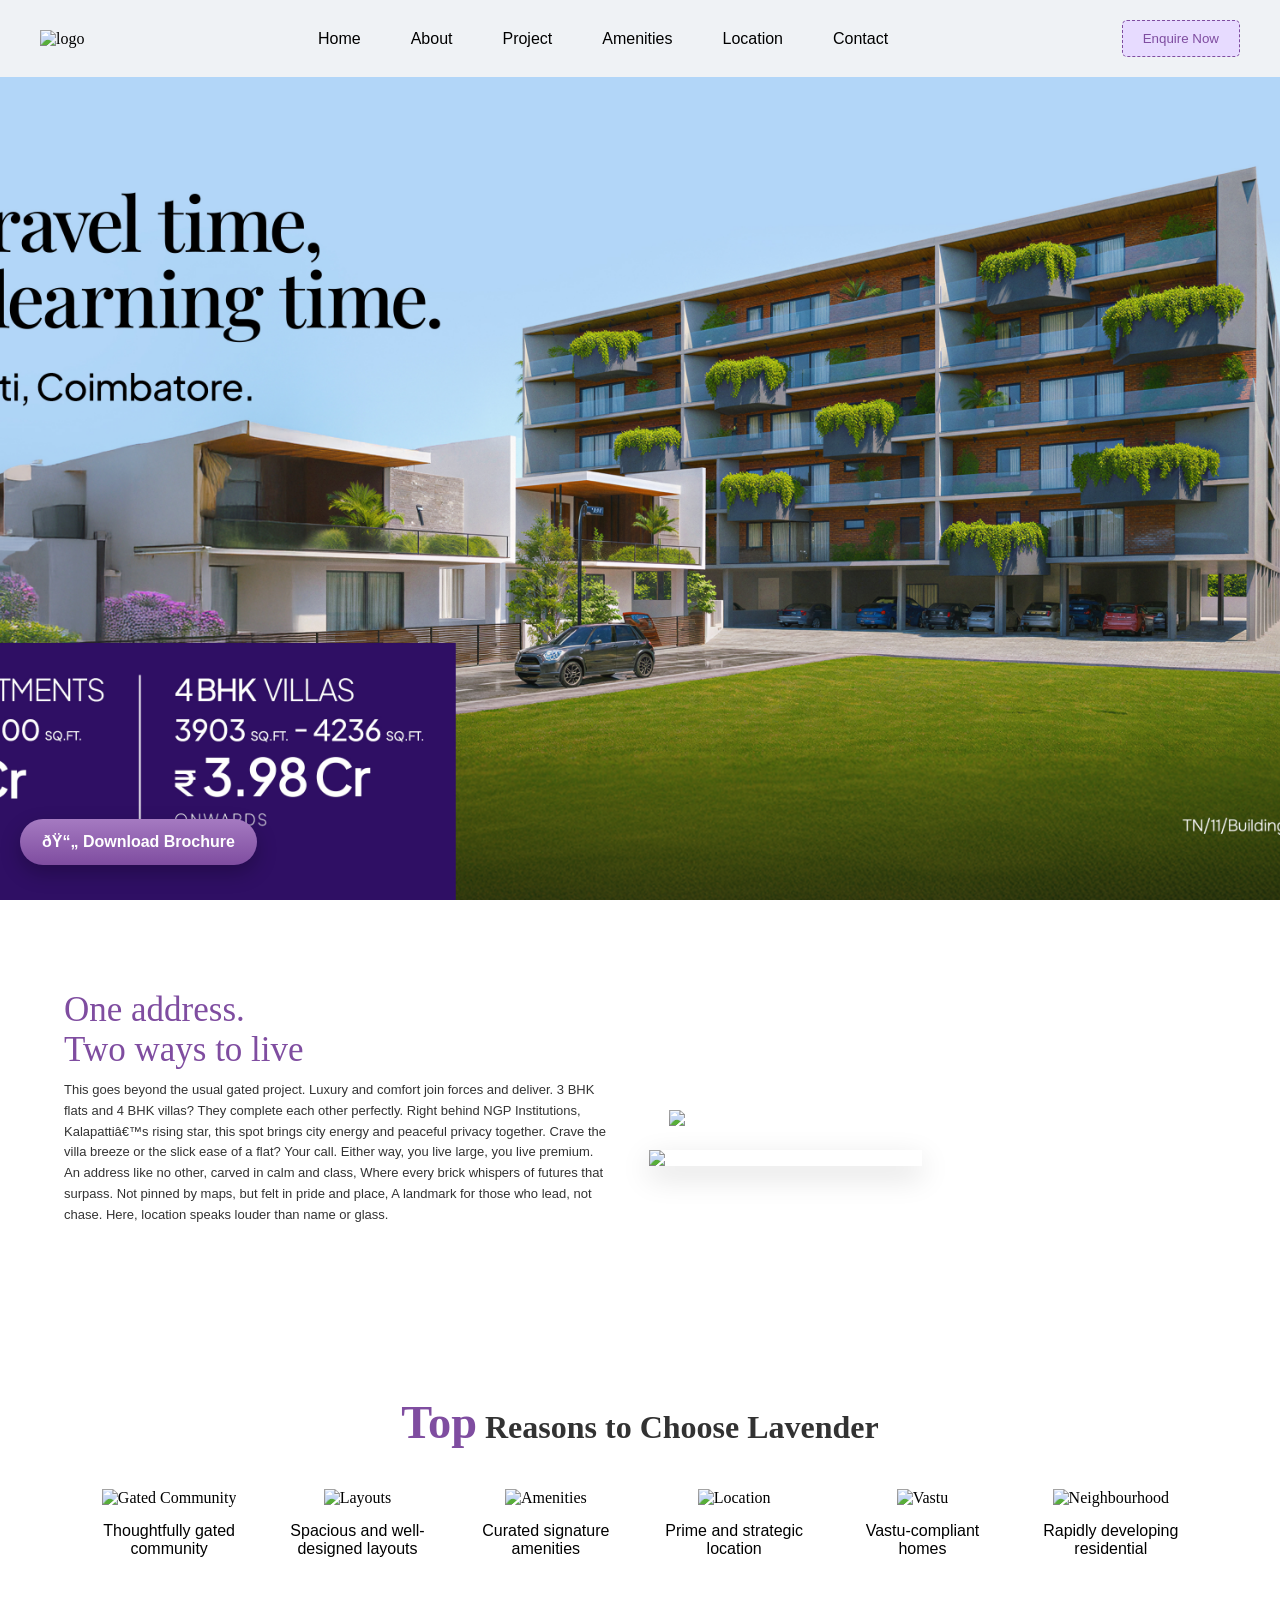
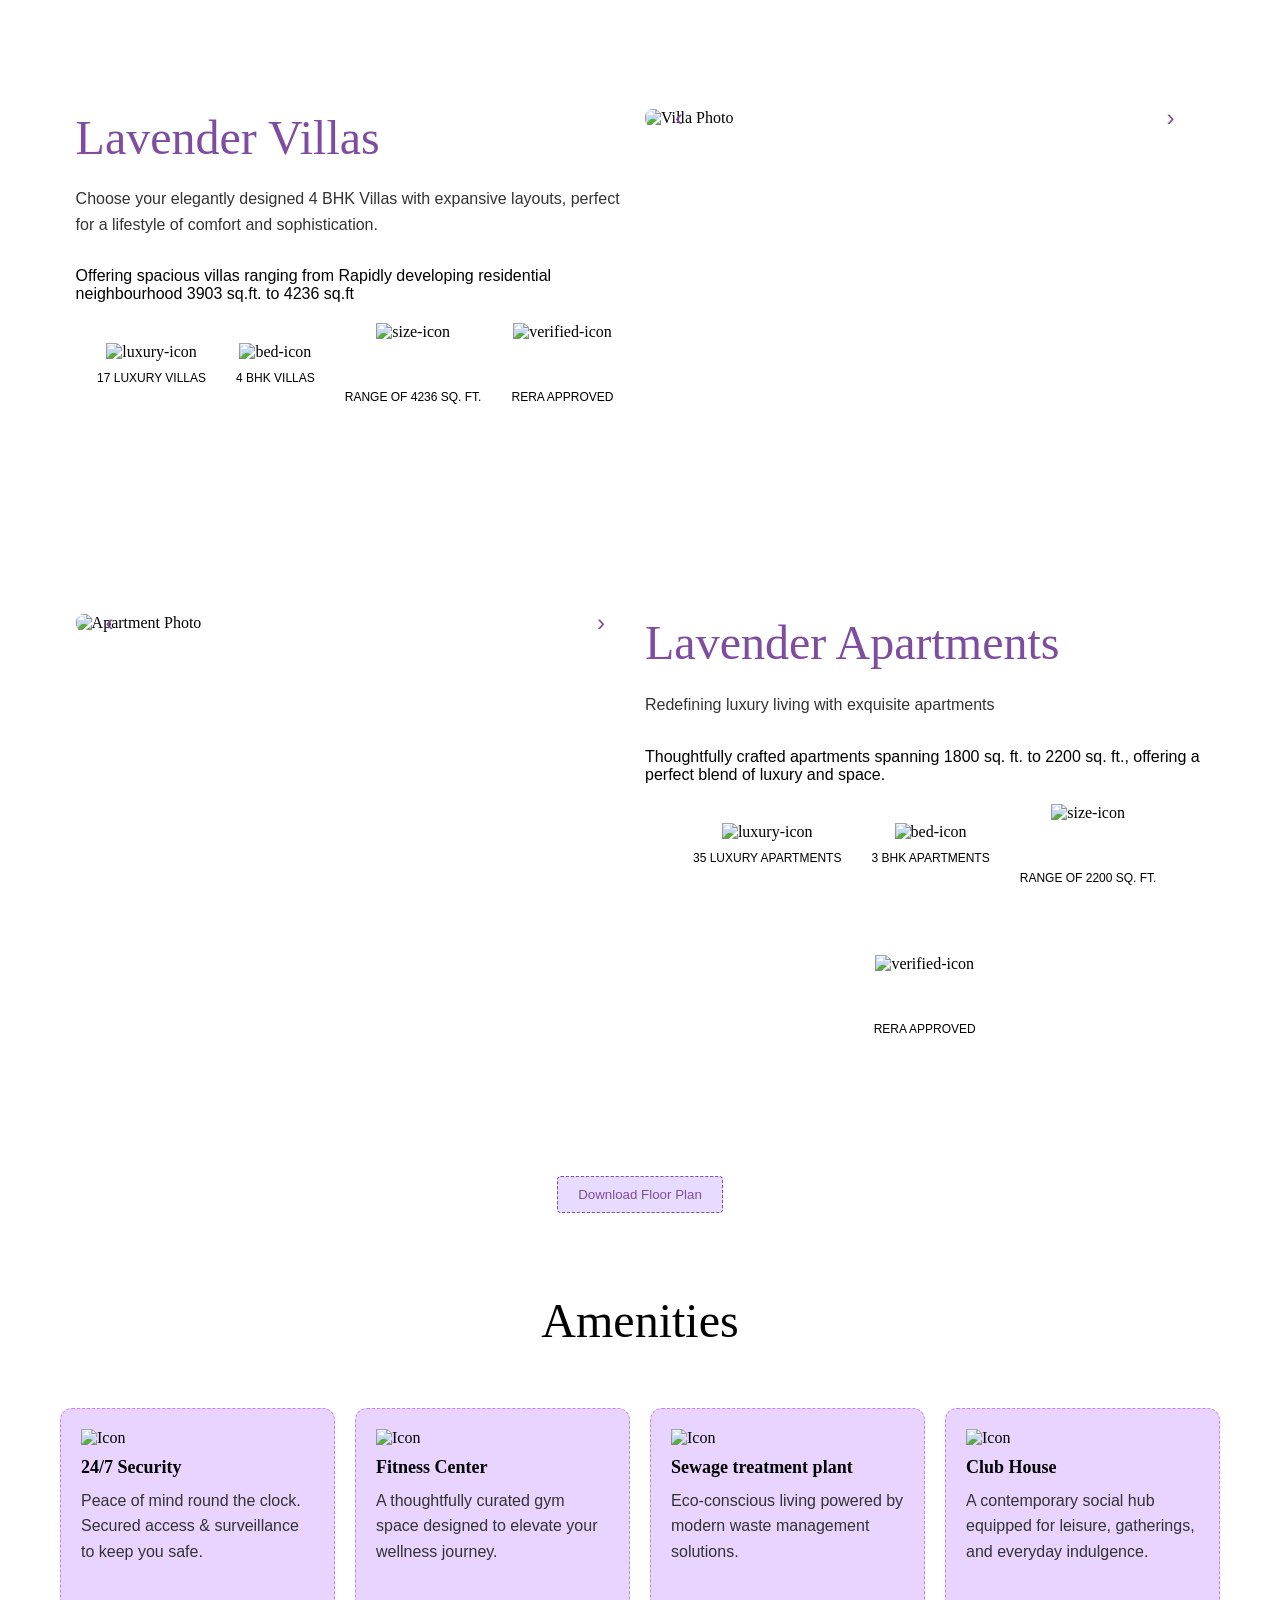
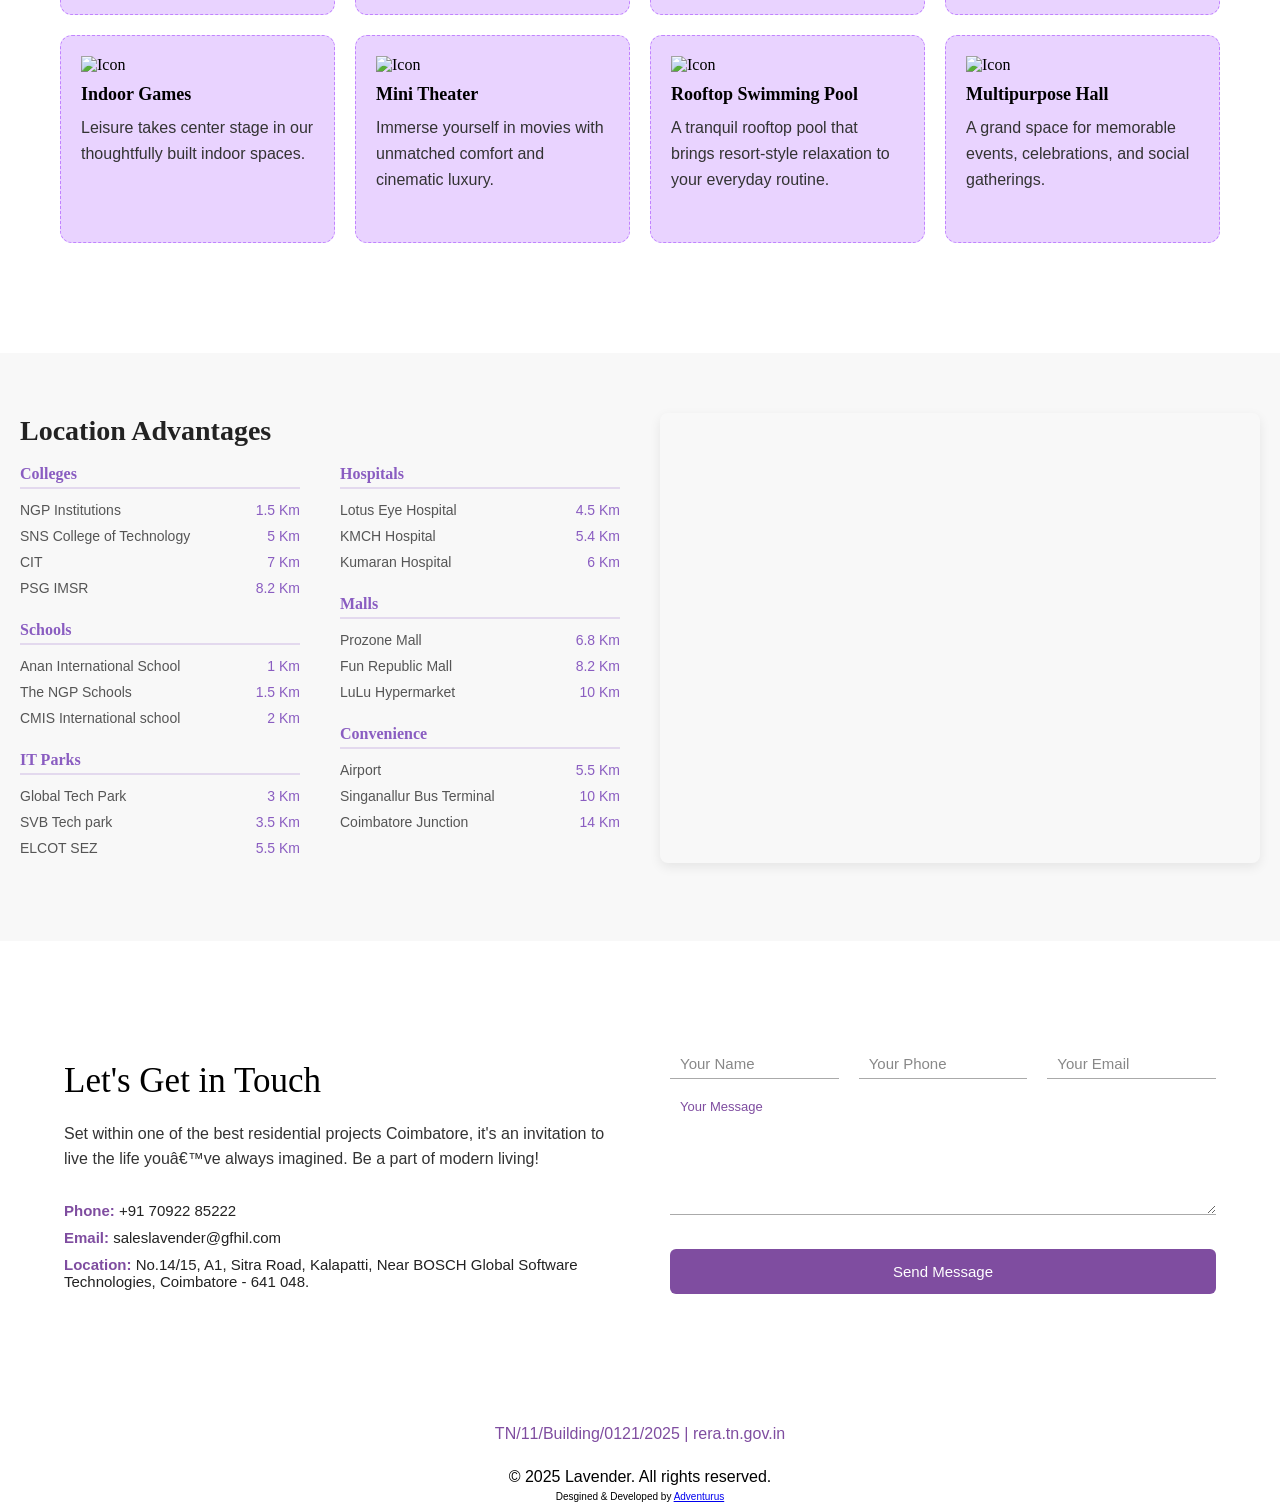
==== index.html @ 6b03e6a3 "Ai chat bot update" ====
<!doctype html>
<html lang="en">
  <head>
    <!-- Meta Pixel Code -->
    <script>
      !(function (f, b, e, v, n, t, s) {
        if (f.fbq) return;
        n = f.fbq = function () {
          n.callMethod
            ? n.callMethod.apply(n, arguments)
            : n.queue.push(arguments);
        };
        if (!f._fbq) f._fbq = n;
        n.push = n;
        n.loaded = !0;
        n.version = "2.0";
        n.queue = [];
        t = b.createElement(e);
        t.async = !0;
        t.src = v;
        s = b.getElementsByTagName(e)[0];
        s.parentNode.insertBefore(t, s);
      })(
        window,
        document,
        "script",
        "https://connect.facebook.net/en_US/fbevents.js",
      );
      fbq("init", "1458312591911963");
      fbq("track", "PageView");
    </script>
    <noscript
      ><img
        height="1"
        width="1"
        style="display: none"
        src="https://www.facebook.com/tr?id=1458312591911963&ev=PageView&noscript=1"
    /></noscript>
    <!-- End Meta Pixel Code -->
    <meta charset="UTF-8" />
    <meta name="viewport" content="width=device-width, initial-scale=1.0" />
    <title>Luxury Apartments & Villas in Coimbatore</title>
    <link rel="stylesheet" href="./assets/scss/style.css" />
    <link
      rel="shortcut icon"
      href="./assets/images/faviocn.png"
      type="image/x-icon"
    />
    <script src="https://www.google.com/recaptcha/api.js" async defer></script>
    <!-- Google tag (gtag.js) -->
    <script
      async
      src="https://www.googletagmanager.com/gtag/js?id=AW-17576117111"
    ></script>
    <script>
      window.dataLayer = window.dataLayer || [];
      function gtag() {
        dataLayer.push(arguments);
      }
      gtag("js", new Date());

      gtag("config", "AW-17576117111");
    </script>
  </head>
  <body>
    <main>
      <!-- floating download -->
      <button class="download-btn floating-download-btn" data-type="brochure">
        📄 Download Brochure
      </button>
      <!-- header -->
      <header>
        <div class="logo">
          <img src="./assets/images/logo.png" alt="logo" />
        </div>
        <nav class="nav-links" id="navLinks">
          <a href="#home">Home</a>
          <a href="#about">About</a>
          <a href="#project">Project</a>
          <a href="#amenities">Amenities</a>

          <a href="#location">Location</a>
          <a href="#contact">Contact</a>
        </nav>
        <div class="contact">
          <!-- enquire -->
          <button id="enquireBtn">Enquire Now</button>
        </div>
        <div class="hamburger" id="hamburger">
          <span class="bar"></span>
          <span class="bar"></span>
          <span class="bar"></span>
        </div>
      </header>

      <!-- main slider -->
      <section class="main-slider" id="home"></section>

      <!-- residence section -->
      <section class="residence-section" id="about">
        <div class="left-content">
          <!-- <a href="#" class="download-link">
            <i class="icon"></i> Download Brochure
          </a> -->
          <!-- <span>About</span> -->
          <h1>One address. <br />Two ways to live</h1>
          <p>
            This goes beyond the usual gated project. Luxury and comfort join
            forces and deliver. 3 BHK flats and 4 BHK villas? They complete each
            other perfectly. Right behind NGP Institutions, Kalapatti’s rising
            star, this spot brings city energy and peaceful privacy together.
            Crave the villa breeze or the slick ease of a flat? Your call.
            Either way, you live large, you live premium. An address like no
            other, carved in calm and class, Where every brick whispers of
            futures that surpass. Not pinned by maps, but felt in pride and
            place, A landmark for those who lead, not chase. Here, location
            speaks louder than name or glass.
          </p>

          <!-- <a href="#" class="view-gallery">View Gallery</a> -->
        </div>

        <div class="right-content">
          <div class="img-stack">
            <img src="./assets/images/second-back.jpg" class="img-back" />
            <img
              src="./assets/images/second.jpg"
              class="img-front parallax-img"
            />
          </div>
        </div>
      </section>

      <!-- reasons section -->
      <section class="reasons-section">
        <div class="reasons-container">
          <h2><span>Top</span> Reasons to Choose Lavender</h2>
          <div class="reasons-list">
            <div class="reason-item">
              <img src="./assets/images/gate.png" alt="Gated Community" />
              <p>Thoughtfully gated community</p>
            </div>
            <div class="reason-item">
              <img src="./assets/images/dimensions.png" alt="Layouts" />
              <p>Spacious and well-designed layouts</p>
            </div>
            <div class="reason-item">
              <img src="./assets/images/amenities.png" alt="Amenities" />
              <p>Curated signature amenities</p>
            </div>
            <div class="reason-item">
              <img src="./assets/images/stroke.png" alt="Location" />
              <p>Prime and strategic location</p>
            </div>
            <div class="reason-item">
              <img src="./assets/images/cardinal-points.png" alt="Vastu" />
              <p>Vastu-compliant homes</p>
            </div>
            <div class="reason-item">
              <img src="./assets/images/neh.png" alt="Neighbourhood" />
              <p>Rapidly developing residential</p>
            </div>
          </div>
        </div>
      </section>

      <!-- Villas Section -->
      <section class="property-gallery" id="project">
        <div class="gallery-left">
          <h2>Lavender Villas</h2>
          <p class="description">
            Choose your elegantly designed 4 BHK Villas with expansive layouts,
            perfect for a lifestyle of comfort and sophistication.
          </p>
          <p>
            Offering spacious villas ranging from Rapidly developing residential
            neighbourhood 3903 sq.ft. to 4236 sq.ft
          </p>

          <div class="info-blocks">
            <div>
              <img src="./assets/images/dim.png" alt="luxury-icon" />
              <p>17 LUXURY VILLAS</p>
            </div>
            <div>
              <img src="./assets/images/bedroom1.png" alt="bed-icon" />
              <p>4 BHK VILLAS</p>
            </div>
            <div>
              <img
                src="./assets/images/full-screen.png"
                class="img-re"
                alt="size-icon"
              />
              <p>RANGE OF 4236 SQ. FT.</p>
            </div>
            <div>
              <img
                src="./assets/images/verified.png"
                class="img-re"
                alt="verified-icon"
              />
              <p>RERA APPROVED</p>
            </div>
          </div>
          <!-- <button class="download-btn" data-type="villa">📄 Download Villa Plan</button> -->
        </div>

        <div class="gallery-right">
          <div class="photos gallery-content active photo-carousel">
            <button class="arrow left" onclick="prevImageVillas()">
              &#8249;
            </button>
            <img
              id="carousel-img-villas"
              src="./assets/images/ami-img/01-villa.jpg"
              alt="Villa Photo"
            />
            <button class="arrow right" onclick="nextImageVillas()">
              &#8250;
            </button>
          </div>
        </div>
      </section>

      <!-- Apartments Section -->
      <section class="property-gallery1">
        <div class="gallery-right">
          <div class="photos gallery-content active photo-carousel">
            <button class="arrow left" onclick="prevImageApts()">
              &#8249;
            </button>
            <img
              id="carousel-img-apts"
              src="./assets/images/ami-img/01-app.jpg"
              alt="Apartment Photo"
            />
            <button class="arrow right" onclick="nextImageApts()">
              &#8250;
            </button>
          </div>
        </div>

        <div class="gallery-left">
          <h2>Lavender Apartments</h2>
          <p class="description">
            Redefining luxury living with exquisite apartments
          </p>
          <p>
            Thoughtfully crafted apartments spanning 1800 sq. ft. to 2200 sq.
            ft., offering a perfect blend of luxury and space.
          </p>
          <div class="info-blocks">
            <div>
              <img src="./assets/images/dim.png" alt="luxury-icon" />
              <p>35 LUXURY APARTMENTS</p>
            </div>
            <div>
              <img src="./assets/images/bedroom1.png" alt="bed-icon" />
              <p>3 BHK APARTMENTS</p>
            </div>
            <div>
              <img
                src="./assets/images/full-screen.png"
                class="img-re"
                alt="size-icon"
              />
              <p>RANGE OF 2200 SQ. FT.</p>
            </div>
            <div>
              <img
                src="./assets/images/verified.png"
                class="img-re"
                alt="verified-icon"
              />
              <p>RERA APPROVED</p>
            </div>
          </div>
          <!-- <button class="download-btn" data-type="apartment">📄 Download Apartment Plan</button> -->
        </div>
      </section>

      <!-- Floor Plan Section -->
      <div class="floor-plan-btn-section">
        <button
          class="download-btn download-floorplan"
          data-type="apartmentvilla"
        >
          Download Floor Plan
        </button>
      </div>

      <!-- Features Section -->
      <section class="features-section" id="amenities">
        <h1>Amenities</h1>
        <div class="features-grid">
          <div class="grid-item active">
            <img src="./assets/images/security-camera.png" alt="Icon" />
            <h3>24/7 Security</h3>
            <p>
              Peace of mind round the clock. Secured access & surveillance to
              keep you safe.
            </p>
          </div>
          <div class="grid-item">
            <img src="./assets/images/treadmill.png" alt="Icon" />
            <h3>Fitness Center</h3>
            <p>
              A thoughtfully curated gym space designed to elevate your wellness
              journey.
            </p>
          </div>
          <div class="grid-item active">
            <img src="./assets/images/sewage.png" alt="Icon" />
            <h3>Sewage treatment plant</h3>
            <p>
              Eco-conscious living powered by modern waste management solutions.
            </p>
          </div>
          <div class="grid-item">
            <img src="./assets/images/night-club.png" alt="Icon" />
            <h3>Club House</h3>
            <p>
              A contemporary social hub equipped for leisure, gatherings, and
              everyday indulgence.
            </p>
          </div>
          <div class="grid-item">
            <img src="./assets/images/people.png" alt="Icon" />
            <h3>Indoor Games</h3>
            <p>
              Leisure takes center stage in our thoughtfully built indoor
              spaces.
            </p>
          </div>
          <div class="grid-item active">
            <img src="./assets/images/park.png" alt="Icon" />
            <h3>Mini Theater</h3>
            <p>
              Immerse yourself in movies with unmatched comfort and cinematic
              luxury.
            </p>
          </div>
          <div class="grid-item">
            <img src="./assets/images/swimming-pool.png" alt="Icon" />
            <h3>Rooftop Swimming Pool</h3>
            <p>
              A tranquil rooftop pool that brings resort-style relaxation to
              your everyday routine.
            </p>
          </div>
          <div class="grid-item active">
            <img src="./assets/images/swings.png" alt="Icon" />
            <h3>Multipurpose Hall</h3>
            <p>
              A grand space for memorable events, celebrations, and social
              gatherings.
            </p>
          </div>
        </div>
      </section>

      <!-- Location Section -->
      <section class="location-section" id="location">
        <div class="location-content">
          <!-- Left Side: Text + Location Advantages -->
          <div class="location-text">
            <!-- <p class="sub-heading">Built for Today. Ready for Tomorrow</p> -->
            <h2>Location Advantages</h2>
            <!-- <p class="description">
              Whether you're searching for a premium villas near airport,
              investing in villas for sale in Kalapatti, or simply choosing a
              lifestyle upgrade, Lavender gives you the rare combination of
              privacy, flexibility, and long-term value.
            </p> -->

            <!-- Location Advantages -->
            <div class="location-advantages">
              <div class="advantage-column">
                <h3>Colleges</h3>
                <ul>
                  <li>NGP Institutions <span>1.5 Km</span></li>
                  <li>SNS College of Technology <span>5 Km</span></li>
                  <li>CIT <span>7 Km</span></li>
                  <li>PSG IMSR <span>8.2 Km</span></li>
                </ul>

                <h3>Schools</h3>
                <ul>
                  <li>Anan International School <span>1 Km</span></li>
                  <li>The NGP Schools <span>1.5 Km</span></li>
                  <li>CMIS International school <span>2 Km</span></li>
                </ul>

                <h3>IT Parks</h3>
                <ul>
                  <li>Global Tech Park <span>3 Km</span></li>
                  <li>SVB Tech park <span>3.5 Km</span></li>
                  <li>ELCOT SEZ <span>5.5 Km</span></li>
                </ul>
              </div>

              <div class="advantage-column">
                <h3>Hospitals</h3>
                <ul>
                  <li>Lotus Eye Hospital <span>4.5 Km</span></li>
                  <li>KMCH Hospital <span>5.4 Km</span></li>
                  <li>Kumaran Hospital <span>6 Km</span></li>
                </ul>

                <h3>Malls</h3>
                <ul>
                  <li>Prozone Mall <span>6.8 Km</span></li>
                  <li>Fun Republic Mall <span>8.2 Km</span></li>
                  <li>LuLu Hypermarket <span>10 Km</span></li>
                </ul>

                <h3>Convenience</h3>
                <ul>
                  <li>Airport <span>5.5 Km</span></li>
                  <li>Singanallur Bus Terminal <span>10 Km</span></li>
                  <li>Coimbatore Junction <span>14 Km</span></li>
                </ul>
              </div>
            </div>
          </div>

          <!-- Right Side: Map -->
          <div class="location-map">
            <iframe
              src="https://www.google.com/maps/embed?pb=!1m14!1m8!1m3!1d5614.72680604473!2d77.02540338199374!3d11.068373363139681!3m2!1i1024!2i768!4f13.1!3m3!1m2!1s0x3ba8f90029614b1f%3A0xc8f80799deff384b!2sGreenfield%20Lavender!5e0!3m2!1sen!2sin!4v1752669534283!5m2!1sen!2sin"
              width="600"
              height="450"
              style="border: 0"
              allowfullscreen=""
              loading="lazy"
              referrerpolicy="no-referrer-when-downgrade"
            >
            </iframe>
          </div>
        </div>
      </section>

      <!-- Contact Section -->
      <section class="contact-section" id="contact">
        <div class="contact-container">
          <!-- Left Info -->
          <div class="contact-info">
            <h2>Let's Get in Touch</h2>
            <p>
              Set within one of the best residential projects Coimbatore, it's
              an invitation to live the life you’ve always imagined. Be a part
              of modern living!
            </p>

            <ul>
              <li><strong>Phone:</strong> +91 70922 85222</li>
              <li><strong>Email:</strong> saleslavender@gfhil.com</li>
              <li>
                <strong>Location:</strong> No.14/15, A1, Sitra Road, Kalapatti,
                Near BOSCH Global Software Technologies, Coimbatore - 641 048.
              </li>
            </ul>
          </div>

          <!-- Right Stylish Form -->
          <div class="contact-form">
            <form id="enquiryForm">
              <div class="form-row">
                <div class="form-group floating">
                  <input type="text" name="name" required />
                  <label>Your Name</label>
                </div>
                <div class="form-group floating">
                  <input type="tel" name="phone" required />
                  <label>Your Phone</label>
                </div>
                <div class="form-group floating">
                  <input type="email" name="email" required />
                  <label>Your Email</label>
                </div>
              </div>
              <div class="form-group floating full">
                <textarea name="message" rows="5"></textarea>
                <label>Your Message</label>
              </div>
              <button type="submit" class="styled-btn">Send Message</button>
            </form>
          </div>
        </div>
      </section>

      <!-- RERA Section -->
      <section class="rera-section">
        <p>TN/11/Building/0121/2025 | rera.tn.gov.in</p>
      </section>

      <!-- Footer Section -->
      <footer>
        <p>&copy; 2025 Lavender. All rights reserved.</p>
        <small
          >Desgined & Developed by
          <a href="https://adventurus.co/" target="_blank">Adventurus</a></small
        >
      </footer>

      <!-- Modal -->
      <div id="myModal" class="modal">
        <div class="modal-content">
          <span class="close">&times;</span>
          <h2>Enquiry Form</h2>
          <!-- <p>Fill in your details and we’ll get back to you soon!</p> -->
          <form id="enquiry-form1">
            <input type="hidden" name="downloadType" id="downloadType" />
            <input
              type="text"
              placeholder="Your Name"
              required
              name="name"
              style="width: 100%; padding: 10px; margin: 10px 0"
            />
            <input
              type="phone"
              placeholder="Your Phone"
              required
              name="phone"
              style="width: 100%; padding: 10px; margin: 10px 0"
              maxlength="10"
            />
            <input
              type="email"
              placeholder="Your Email"
              required
              name="email"
              style="width: 100%; padding: 10px; margin: 10px 0"
            />
            <textarea
              name="message"
              placeholder="Your Message"
              rows="3"
              style="width: 100%; padding: 10px; margin: 10px 0"
            ></textarea>
            <div
              class="g-recaptcha"
              data-sitekey="6Ld3KMArAAAAAIor_SQCQX7s_qRPs9vsWfHlj7yL"
            ></div>
            <button class="modal-styled-btn" type="submit">Submit</button>
          </form>
        </div>
      </div>
    </main>
  
  <!-- Parallax Js -->
  <script>
    window.addEventListener("scroll", function () {
      const parallax = document.querySelector(".parallax-img");
      let scrollTop = window.scrollY;
      parallax.style.transform = "translateY(" + scrollTop * -0.2 + "px)";
    });
  </script>
  <!-- Header Scroll -->
  <script>
    window.addEventListener("scroll", function () {
      const header = document.querySelector("header");
      if (window.scrollY > 100) {
        header.classList.add("scrolled");
      } else {
        header.classList.remove("scrolled");
      }
    });
  </script>
  <!-- Carousels -->
  <script>
    // Villas Carousel
    const imagesVillas = [
      "./assets/images/ami-img/01-villa.jpg",
      "./assets/images/ami-img/02-villa.jpg",
      "./assets/images/ami-img/03-villa.jpg",
      "./assets/images/ami-img/04-villa.jpg",
      "./assets/images/ami-img/05-villa.jpg",
      "./assets/images/ami-img/06-villa.jpg",
      "./assets/images/ami-img/07-villa.jpg",
      "./assets/images/ami-img/08-villa.jpg",
    ];
    let currentVillas = 0;

    function showImageVillas(index) {
      document.getElementById("carousel-img-villas").src = imagesVillas[index];
    }
    function nextImageVillas() {
      currentVillas = (currentVillas + 1) % imagesVillas.length;
      showImageVillas(currentVillas);
    }
    function prevImageVillas() {
      currentVillas =
        (currentVillas - 1 + imagesVillas.length) % imagesVillas.length;
      showImageVillas(currentVillas);
    }

    // Apartments Carousel
    const imagesApts = [
      "./assets/images/ami-img/01-app.jpg",
      "./assets/images/ami-img/02-app.jpg",
      "./assets/images/ami-img/03-app.jpg",
      "./assets/images/ami-img/Apartment/Z1.png",
      "./assets/images/ami-img/Apartment/Z2.png",
      "./assets/images/ami-img/Apartment/Z3.png",
      "./assets/images/ami-img/Apartment/Z8.png",
      "./assets/images/ami-img/Apartment/Z11.png",
      "./assets/images/ami-img/Apartment/Z13.png",
      "./assets/images/ami-img/Apartment/Z17.png",
    ];
    let currentApts = 0;

    function showImageApts(index) {
      document.getElementById("carousel-img-apts").src = imagesApts[index];
    }
    function nextImageApts() {
      currentApts = (currentApts + 1) % imagesApts.length;
      showImageApts(currentApts);
    }
    function prevImageApts() {
      currentApts = (currentApts - 1 + imagesApts.length) % imagesApts.length;
      showImageApts(currentApts);
    }

    // --- Automatic Carousel ---
    // Villas autoplay (every 3 seconds)
    setInterval(nextImageVillas, 3000);

    // Apartments autoplay (every 4 seconds, different interval to avoid sync)
    setInterval(nextImageApts, 4000);

    // Initialize first images
    window.onload = () => {
      showImageVillas(currentVillas);
      showImageApts(currentApts);
    };
  </script>
  <!-- Mobile Menu -->
  <script>
    const hamburger = document.getElementById("hamburger");
    const navLinks = document.getElementById("navLinks");

    hamburger.addEventListener("click", () => {
      hamburger.classList.toggle("active");
      navLinks.classList.toggle("active");
    });

    // Close menu when clicking a link
    document.querySelectorAll(".nav-links a").forEach((link) => {
      link.addEventListener("click", () => {
        hamburger.classList.remove("active");
        navLinks.classList.remove("active");
      });
    });
  </script>
  <!-- Enquiry Modal -->
  <script>
    document.addEventListener("DOMContentLoaded", () => {
      const modal = document.getElementById("myModal");
      const closeBtn = modal.querySelector(".close");
      const enquireBtn = document.getElementById("enquireBtn");
      const downloadTypeInput = document.getElementById("downloadType");

      // --- Auto popup after 5s ---
      window.addEventListener("load", () => {
        setTimeout(() => {
          modal.style.display = "flex";
        }, 5000);
      });

      // --- Open modal on Enquire button ---
      if (enquireBtn) {
        enquireBtn.addEventListener("click", () => {
          modal.style.display = "flex";
        });
      }

      // --- Open modal on Download buttons ---
      document.querySelectorAll(".download-btn").forEach((btn) => {
        btn.addEventListener("click", function () {
          if (downloadTypeInput) {
            downloadTypeInput.value = this.dataset.type || "";
          }
          modal.style.display = "flex";
          console.log("Modal opened for:", this.dataset.type);
        });
      });

      // --- Close modal on close icon ---
      closeBtn.addEventListener("click", () => {
        modal.style.display = "none";
      });

      // --- Close modal when clicking outside ---
      window.addEventListener("click", (e) => {
        if (e.target === modal) {
          modal.style.display = "none";
        }
      });
    });
  </script>
  <!-- Main Slider -->
  <script>
    document.addEventListener("DOMContentLoaded", () => {
      // 3 desktop images
      const desktopImages = [
        "./assets/images/banner/Green Housing Lavender web banner - 1.jpg",
        "./assets/images/banner/Green Housing Lavender web banner - 2.jpg",
      ];

      // 3 mobile images
      const mobileImages = [
        "./assets/images/banner/Green Housing Lavender Mobile banner - 1.jpg",
        "./assets/images/banner/Green Housing Lavender Mobile banner - 2.jpg",
      ];

      const section = document.querySelector(".main-slider");

      // Decide which set to use
      let images = window.innerWidth <= 768 ? mobileImages : desktopImages;

      let index = 0;
      function changeSlide() {
        section.style.backgroundImage = `url("${images[index]}")`;
        index = (index + 1) % images.length;
      }

      // Run immediately + loop every 4 sec
      changeSlide();
      setInterval(changeSlide, 4000);
    });
  </script>
  <!-- Validation -->
  <!-- ✅ Script for enquiry-form1 -->
  <script>
    document.addEventListener("DOMContentLoaded", function () {
      const sheetURL =
        "https://script.google.com/macros/s/AKfycbxlPQE1M48uP4RmOwSEqW94EqSST6Fnzyhz1HwhVkdLIWKzq2SanfiiIX7eHdZx1ZFk/exec";
      const crmURL = "https://aubackend.adventurus.in/api/webhook/third-party";

      const form1 = document.getElementById("enquiry-form1");
      if (form1) {
        form1.addEventListener("submit", function (e) {
          e.preventDefault();

          // reCAPTCHA validation for form1
          const captchaResponse = grecaptcha.getResponse();
          if (!captchaResponse) {
            alert("Please complete the reCAPTCHA before submitting.");
            return;
          }

          const submitBtn = form1.querySelector("button[type='submit']");
          const originalText = submitBtn.textContent;
          submitBtn.textContent = "Submitting...";
          submitBtn.disabled = true;

          const formData = new FormData(form1);
          formData.append("g-recaptcha-response", captchaResponse);

          // 1. Google Sheets
          fetch(sheetURL, { method: "POST", body: formData })
            .then((res) => res.json())
            .then((data) => {
              if (data.result === "success") {
                // 2. CRM
                const crmPayload = {
                  leadEmail: formData.get("email"),
                  leadPhoneNumber: "+91" + formData.get("phone"),
                  leadSource: "Google",
                  leadStatus: "New",
                  leadName: formData.get("name"),
                  project: 5,
                  createBy: 6,
                  leadNotes: formData.get("message"),
                  company_id: 3,
                };

                return fetch(crmURL, {
                  method: "POST",
                  headers: { "Content-Type": "application/json" },
                  body: JSON.stringify(crmPayload),
                });
              }
            })
            .then((res) => (res ? res.json() : null))
            .then((crmRes) => {
              console.log("CRM response (Form1):", crmRes);
              form1.reset();
              grecaptcha.reset();

              // PDF download (only for form1)
              const type = document.getElementById("downloadType").value;
              const pdfFiles = {
                apartmentvilla: "Lavendar_Floor_Plan.pdf",
                brochure: "Lavendar_Brand_Brochure.pdf",
              };
              if (type && pdfFiles[type]) {
                const pdf = pdfFiles[type];
                const link = document.createElement("a");
                link.href = pdf;
                link.download = pdf;
                document.body.appendChild(link);
                link.click();
                document.body.removeChild(link);
              }

              window.location.href = "thankyou.html";
            })
            .catch((err) => {
              console.error("Error (Form1):", err);
              alert("Failed to submit form.");
            })
            .finally(() => {
              submitBtn.textContent = originalText;
              submitBtn.disabled = false;
            });
        });
      }
    });
  </script>
  <!-- ✅ Script for enquiryForm -->
  <script>
    document.addEventListener("DOMContentLoaded", function () {
      const sheetURL =
        "https://script.google.com/macros/s/AKfycbxlPQE1M48uP4RmOwSEqW94EqSST6Fnzyhz1HwhVkdLIWKzq2SanfiiIX7eHdZx1ZFk/exec";
      const crmURL = "https://aubackend.adventurus.in/api/webhook/third-party";

      const form2 = document.getElementById("enquiryForm");
      if (form2) {
        form2.addEventListener("submit", function (e) {
          e.preventDefault();

          const submitBtn = form2.querySelector("button[type='submit']");
          const originalText = submitBtn.textContent;
          submitBtn.textContent = "Submitting...";
          submitBtn.disabled = true;

          const formData = new FormData(form2);

          // 1. Google Sheets
          fetch(sheetURL, { method: "POST", body: formData })
            .then((res) => res.json())
            .then((data) => {
              if (data.result === "success") {
                // 2. CRM
                const crmPayload = {
                  leadEmail: formData.get("email"),
                  leadPhoneNumber: "+91" + formData.get("phone"),
                  leadSource: "Google",
                  leadStatus: "New",
                  leadName: formData.get("name"),
                  project: 5,
                  createBy: 6,
                  leadNotes: formData.get("message"),
                  company_id: 3,
                };

                return fetch(crmURL, {
                  method: "POST",
                  headers: { "Content-Type": "application/json" },
                  body: JSON.stringify(crmPayload),
                });
              }
            })
            .then((res) => (res ? res.json() : null))
            .then((crmRes) => {
              console.log("CRM response (Form2):", crmRes);
              form2.reset();
              window.location.href = "thankyou.html";
            })
            .catch((err) => {
              console.error("Error (Form2):", err);
              alert("Failed to submit form.");
            })
            .finally(() => {
              submitBtn.textContent = originalText;
              submitBtn.disabled = false;
            });
        });
      }
    });
  </script>
  <script>
   const url = "https://aubackend.adventurus.in";
    window.WIDGET_CONFIG = {
      apiUrl: `${url}`,
      aiUrl: "https://chatagent.adventurus.in",
      apiKey: "fac796d6-8a35-4ab6-b554-81cdb752205e",
      project_id: "210",
      position: "bottom-right",
      theme: "light",
      language: "en",
      autoOpen: true,
      requireUserDetails: true,
      branding: {
        name: "GREENFIELD",
        subtitle: "Your Personal Home Advisor",
        logo: "https://lavender.greenfieldhousingindia.com/assets/images/faviocn.png",
        buttonText: "Book a site visit",
        headerBgColor: "#aaa5ffeb",
        bodyBgColor: "linear-gradient(to right top, #b97ff0, #a573ea, #8f68e4, #775ddf, #5a53d9)",
        buttonBgColor: "linear-gradient(to right, #caa0f7, #c093f4, #b586f2, #aa79ef, #9e6ced)",
        headerColor: "#fff",
        bodyColor: "#fff",
        bodyDescriptionColor: "#e6e7e8"
      },

      welcomeMessage: {
        title: "",
        content: ""
      },

      userDetailsForm: {
        title: "Ready To Own Your Next Address?",
        subtitle: "Let's get to know you.",
        description: "Your details are safe. Only relevant property updateds.",
        fields: {
          name: { label: "Full Name : ", placeholder: "So we know what to call you", required: true },
          email: { label: "Email : ", placeholder: "For brochures and price sheet", required: true },
          phone: { label: "Phone : ", placeholder: "For Priority access", required: true }
        }
      },

      appointmentForm: {
        title: "Book Your Site Visit",
        subtitle: "Schedule your Site visit in seconds",
        fields: {
          date: { label: "Site visit Date", placeholder: "Enter your site visit date", required: true },
          time: { label: "Site Visit Time", placeholder: "Enter your site visit time", required: true },
          pickup_required: { label: "Pickup Need", placeholder: "", required: false },
          pickup_address: { label: "Pickup Address", placeholder: "Enter your pickup address", required: false }
        }
      }
    };
    const script = document.createElement('script');
    script.src = `${url}/public/chat-embed.js`;
    script.onload = () => console.log("✅ Chat widget script loaded successfully");
    script.onerror = () => console.error("❌ Failed to load chat widget script");
    document.body.appendChild(script);
  </script>

  </body>

</html>
---- assets/scss/style.css ----
@charset "UTF-8";
/*!
 * Project Name: GreenField Lavender Landing Page
 * Author: Tamil de Selva
 * Version: 1.8.10
 * Description: Custom SCSS for layout, styling, and responsive design.
 * Created: 15 July 2025
 * Updated: 16 MArch 2026
 */
/* Plus Jakarta Sans */
@font-face {
  font-family: "Plus Jakarta Sans";
  src: url("../fonts/Plus_Jakarta_Sans/PlusJakartaSans-VariableFont_wght.ttf") format("truetype");
  font-weight: 400;
  font-style: normal;
}
/* Sacred Valley */
@font-face {
  font-family: "Sacred Valley";
  src: url("../fonts/sacred_valley/Sacred_Valley.ttf") format("truetype");
  font-weight: 200;
  font-style: normal;
}
* {
  margin: 0;
  padding: 0;
  box-sizing: border-box;
}

.chat-window{
  z-index: 999999999999999999999999999999;
}

body,
html {
  scroll-behavior: smooth;
}

h1,
h2,
h3,
h4,
h5,
h6 {
  font-family: "sacred valley", serif;
}

p,
li,
a,
button {
  font-family: "plus jakarta sans", sans-serif;
}

::-moz-selection {
  background-color: rgba(157, 37, 168, 0.7568627451);
  color: rgb(230, 230, 230);
}

::selection {
  background-color: rgba(157, 37, 168, 0.7568627451);
  color: rgb(230, 230, 230);
}

::-webkit-scrollbar {
  width: 3px;
  height: 10px;
}

::-webkit-scrollbar-thumb {
  background: #7f4da0;
  border-radius: 10px;
}

::-webkit-scrollbar-thumb:hover {
  background: #5f5f5f;
}

body,
a,
button,
textarea {
  cursor: url("../images/icons8-select-cursor-30.png"), auto;
}

main {
  /* Floating Button */
  /* Bounce animation */
  /* Glow effect */
}
main header {
  position: fixed;
  top: 0;
  left: 0;
  width: 100%;
  padding: 20px 40px;
  background-color: rgba(245, 245, 245, 0.916);
  z-index: 1000;
  display: flex;
  justify-content: space-between;
  align-items: center;
  transition: all 0.4s ease;
  /* Logo */
  /* Desktop Nav */
  /* Contact */
  /* Hamburger */
  /* Mobile Nav */
}
main header.scrolled {
  background-color: #fff;
  box-shadow: 0 4px 10px rgba(0, 0, 0, 0.15);
}
main header:hover {
  background-color: #fff;
}
main header .logo img {
  width: 250px;
}
main header .nav-links {
  display: flex;
  gap: 50px;
  transition: all 0.4s ease;
}
main header .nav-links a {
  color: #000;
  text-decoration: none;
  font-size: 16px;
  font-weight: 300;
  position: relative;
  padding: 5px 0;
  transition: color 0.4s ease;
}
main header .nav-links a::after {
  content: "";
  position: absolute;
  bottom: 0;
  left: 0;
  width: 0;
  height: 1px;
  background: #7f4da0;
  transition: width 0.4s ease;
}
main header .nav-links a:hover::after {
  width: 100%;
}
main header .contact button {
  padding: 10px 20px;
  color: #7f4da0;
  border: 1px dashed #7f4da0;
  border-radius: 5px;
  transition: background-color 0.4s ease;
  background-color: #e7dbff;
}
main header .contact button:hover {
  background-color: #7f4da0;
  color: #fff;
}
main header .hamburger {
  display: none;
  z-index: 1100;
  cursor: pointer;
}
main header .hamburger .bar {
  display: block;
  width: 26px;
  height: 3px;
  margin: 5px auto;
  background-color: #000;
  border-radius: 2px;
  transition: all 0.4s ease-in-out;
}
main header .hamburger.active .bar:nth-child(1) {
  transform: rotate(45deg) translate(5px, 5px);
}
main header .hamburger.active .bar:nth-child(2) {
  opacity: 0;
}
main header .hamburger.active .bar:nth-child(3) {
  transform: rotate(-45deg) translate(5px, -5px);
}
@media (max-width: 768px) {
  main header {
    padding: 15px 20px;
  }
  main header .nav-links {
    position: absolute;
    top: 80px;
    left: -100%;
    flex-direction: column;
    align-items: center;
    background: #111;
    width: 100%;
    padding: 40px 0;
    gap: 25px;
    opacity: 0;
    pointer-events: none;
    transition: all 0.5s ease;
  }
  main header .nav-links a {
    color: #fff;
    font-size: 18px;
  }
  main header .nav-links.active {
    left: 0;
    opacity: 1;
    pointer-events: auto;
  }
  main header .hamburger {
    display: block;
  }
  main header .contact {
    display: none;
  }
}
main .main-slider {
  height: 100vh;
  width: 100%;
  background-size: cover;
  background-position: center;
  background-repeat: no-repeat;
  transition: background-image 1s ease-in-out;
}
main .reasons-section {
  background: url(../images/Lavendar\ Brand\ Brochure\ Pg1_2.jpg);
  background-size: cover;
  background-position: center;
  background-repeat: no-repeat;
  padding: 60px 20px;
}
main .reasons-section .reasons-container {
  max-width: 1100px;
  margin: auto;
  text-align: center;
}
main .reasons-section .reasons-container h2 {
  font-size: 2rem;
  font-weight: 600;
  color: rgb(50, 50, 50);
  margin-bottom: 40px;
}
main .reasons-section .reasons-container h2 span {
  color: #7f4da0;
  font-size: 2.9rem;
}
main .reasons-section .reasons-container .reasons-list {
  display: grid;
  grid-template-columns: repeat(auto-fit, minmax(140px, 1fr));
  gap: 30px;
}
main .reasons-section .reasons-container .reasons-list .reason-item {
  max-width: 250px;
}
main .reasons-section .reasons-container .reasons-list .reason-item img {
  margin-bottom: 15px;
  transition: transform 0.3s ease;
}
main .reasons-section .reasons-container .reasons-list .reason-item p {
  font-size: 1rem;
  color: black;
  position: relative;
  display: inline-block;
  padding-bottom: 4px;
  width: 150px;
}
main .reasons-section .reasons-container .reasons-list .reason-item p::after {
  content: "";
  display: block;
  width: 0%;
  height: 2px;
  background: #7f4da0;
  transition: width 0.3s ease;
  margin-top: 5px;
}
main .reasons-section .reasons-container .reasons-list .reason-item:hover img {
  transform: scale(1.05);
}
main .reasons-section .reasons-container .reasons-list .reason-item:hover p::after {
  width: 100%;
}
@media (max-width: 480px) {
  main .reasons-section {
    padding: 30px 10px;
  }
  main .reasons-section .reasons-container h2 {
    font-size: 1.3rem;
  }
  main .reasons-section .reasons-container .reasons-list {
    gap: 15px;
  }
  main .reasons-section .reasons-container .reasons-list .reason-item p {
    font-size: 0.95rem;
  }
}
@media (max-width: 768px) {
  main .reasons-section {
    padding: 40px 15px;
  }
  main .reasons-section .reasons-container h2 {
    font-size: 1.5rem;
    margin-bottom: 30px;
  }
  main .reasons-section .reasons-container .reasons-list {
    gap: 20px;
  }
  main .reasons-section .reasons-container .reasons-list .reason-item img {
    width: 40px;
  }
}
main .residence-section {
  display: flex;
  padding: 80px 5%;
  gap: 5%;
  align-items: center;
}
main .residence-section .left-content {
  flex: 1;
}
main .residence-section .left-content span {
  display: block;
  font-size: 12px;
  color: #5f5f5f;
  letter-spacing: 1px;
  font-family: "plus jakarta sans", sans-serif;
}
main .residence-section .left-content .stats {
  display: flex;
  gap: 40px;
  margin-bottom: 20px;
}
main .residence-section .left-content .stats div span {
  display: block;
  font-size: 12px;
  color: #7f4da0;
  letter-spacing: 1px;
  font-family: "plus jakarta sans", sans-serif;
}
main .residence-section .left-content .stats div h2 {
  font-size: 3.5rem;
  margin: 5px 0;
  font-weight: 400;
}
main .residence-section .left-content .download-link {
  display: inline-flex;
  align-items: center;
  gap: 10px;
  margin: 20px 0;
  color: #7f4da0;
  font-weight: 400;
  border-bottom: 1px solid #7f4da0;
  text-decoration: none;
}
main .residence-section .left-content .download-link .icon {
  width: 20px;
  height: 20px;
  background: url("../images/file.png") no-repeat center;
}
main .residence-section .left-content h1 {
  font-size: 35px;
  color: #7f4da0;
  margin: 10px 0;
  font-weight: 500;
}
main .residence-section .left-content p {
  font-size: 13px;
  line-height: 1.6;
  color: #333;
  margin-bottom: 30px;
  font-weight: 300;
}
main .residence-section .left-content .view-gallery {
  display: inline-block;
  padding: 10px 20px;
  border: 1px solid #7f4da0;
  font-size: 14px;
  text-decoration: none;
  color: #7f4da0;
  transition: 0.3s;
}
main .residence-section .left-content .view-gallery:hover {
  border: 1px dashed #7f4da0;
}
main .residence-section .right-content {
  flex: 1;
  position: relative;
}
main .residence-section .right-content .img-stack {
  position: relative;
  width: 100%;
  height: auto;
}
main .residence-section .right-content .img-stack .img-back {
  width: 90%;
  display: block;
}
main .residence-section .right-content .img-stack .img-front {
  position: absolute;
  width: 50%;
  top: 40px;
  left: -20px;
  box-shadow: 0 10px 30px rgba(0, 0, 0, 0.15);
  transition: transform 0.2s ease-out;
}
@media (max-width: 768px) {
  main .residence-section {
    flex-direction: column;
  }
  main .residence-section .left-content,
  main .residence-section .right-content {
    width: 100%;
  }
  main .residence-section .right-content {
    margin-top: 40px;
  }
  main .residence-section .right-content .img-stack .img-front {
    position: relative;
    top: 0;
    left: 0;
    width: 100%;
  }
}
main .features-section {
  background-image: url(../images/Lavendar_Brand_Brochure_Pg1.jpg);
  background-size: cover;
  background-position: top;
  background-repeat: no-repeat;
  background-attachment: fixed;
  padding: 50px 0;
}
main .features-section h1 {
  text-align: center;
  font-size: 3rem;
  font-weight: 500;
}
main .features-section .features-grid {
  display: grid;
  grid-template-columns: repeat(4, 0.3fr);
  gap: 20px;
  padding: 60px;
}
main .features-section .features-grid .active {
  background-color: #e9d3ff;
}
main .features-section .features-grid .grid-item {
  text-align: left;
  padding: 20px;
  border-radius: 12px;
  transition: transform 0.3s ease;
  border: 1px dashed #c183ff;
  background-color: #e9d3ff;
}
main .features-section .features-grid .grid-item:hover {
  transform: translateY(-5px);
  background-color: #e9d3ff;
}
main .features-section .features-grid .grid-item img {
  width: 50px;
  height: 50px;
  margin-bottom: 10px;
}
main .features-section .features-grid .grid-item h3 {
  font-size: 18px;
  font-weight: 600;
  margin-bottom: 10px;
}
main .features-section .features-grid .grid-item p {
  font-size: 16px;
  line-height: 1.6;
  color: #333;
  margin-bottom: 30px;
  font-weight: 300;
}
@media (max-width: 1024px) {
  main .features-section .features-grid {
    grid-template-columns: repeat(2, 1fr);
    padding: 40px;
    gap: 15px;
  }
  main .features-section .features-grid .grid-item h3 {
    font-size: 16px;
  }
  main .features-section .features-grid .grid-item p {
    font-size: 14px;
  }
}
@media (max-width: 600px) {
  main .features-section .features-grid {
    grid-template-columns: 1fr;
    padding: 20px;
    gap: 15px;
  }
  main .features-section .features-grid .grid-item {
    padding: 15px;
    text-align: center;
  }
  main .features-section .features-grid .grid-item img {
    width: 40px;
    height: 40px;
  }
  main .features-section .features-grid .grid-item h3 {
    font-size: 15px;
  }
  main .features-section .features-grid .grid-item p {
    font-size: 13px;
    margin-bottom: 15px;
  }
}
@media (max-width: 600px) {
  main .features-section h1 {
    font-size: 2rem;
  }
}
main .property-gallery,
main .property-gallery1 {
  display: flex;
  justify-content: space-between;
  align-items: flex-start;
  gap: 10px;
  padding: 80px 2%;
  flex-wrap: wrap;
  margin: 0 50px;
  /* ✅ Mobile Responsive */
  /* ✅ Extra Small Devices */
}
main .property-gallery .gallery-left,
main .property-gallery1 .gallery-left {
  flex: 1;
  max-width: 600px;
}
main .property-gallery .gallery-left h2,
main .property-gallery1 .gallery-left h2 {
  font-size: 3rem;
  line-height: 1.2;
  margin-bottom: 20px;
  font-weight: 400;
  color: #7f4da0;
}
main .property-gallery .gallery-left .description,
main .property-gallery1 .gallery-left .description {
  font-size: 16px;
  line-height: 1.6;
  color: #333;
  margin-bottom: 30px;
  font-weight: 300;
}
main .property-gallery .gallery-left .info-blocks,
main .property-gallery1 .gallery-left .info-blocks {
  display: flex;
  gap: 30px;
  margin-bottom: 30px;
  align-items: center;
  justify-content: center;
  flex-wrap: wrap;
}
main .property-gallery .gallery-left .info-blocks div,
main .property-gallery1 .gallery-left .info-blocks div {
  display: flex;
  align-items: center;
  gap: 10px;
  flex-direction: column;
  justify-content: center;
  margin: 20px 0;
}
main .property-gallery .gallery-left .info-blocks div .img-re,
main .property-gallery1 .gallery-left .info-blocks div .img-re {
  height: 37px;
  margin-bottom: 20px;
}
main .property-gallery .gallery-left .info-blocks div p,
main .property-gallery1 .gallery-left .info-blocks div p {
  font-size: 12px;
  text-align: center;
}
main .property-gallery .gallery-left a button,
main .property-gallery1 .gallery-left a button {
  border: 1px dashed #c183ff;
  color: #c183ff;
  background-color: transparent;
  padding: 10px 15px;
}
main .property-gallery .gallery-left a button:hover,
main .property-gallery1 .gallery-left a button:hover {
  background-color: #c183ff;
  color: #fff;
}
main .property-gallery .gallery-right,
main .property-gallery1 .gallery-right {
  flex: 1;
  position: relative;
  max-width: 700px;
}
main .property-gallery .gallery-right .photo-carousel img,
main .property-gallery1 .gallery-right .photo-carousel img {
  width: 100%;
  max-height: 400px;
  -o-object-fit: cover;
     object-fit: cover;
  border-radius: 8px;
}
main .property-gallery .gallery-right .photo-carousel .arrow,
main .property-gallery1 .gallery-right .photo-carousel .arrow {
  position: absolute;
  background-color: transparent;
  border: none;
  font-size: 24px;
  padding: 10px 20px;
  top: 50%;
  transform: translateY(-50%);
  z-index: 10;
  color: #7f4da0;
  border: 50%;
}
main .property-gallery .gallery-right .photo-carousel .arrow.left,
main .property-gallery1 .gallery-right .photo-carousel .arrow.left {
  left: 10px;
}
main .property-gallery .gallery-right .photo-carousel .arrow.right,
main .property-gallery1 .gallery-right .photo-carousel .arrow.right {
  right: 10px;
}
main .property-gallery .gallery-right .photo-carousel .arrow:hover,
main .property-gallery1 .gallery-right .photo-carousel .arrow:hover {
  background: #c183ff;
  border-radius: 50%;
  color: #fff;
}
@media (max-width: 768px) {
  main .property-gallery,
  main .property-gallery1 {
    flex-direction: column;
    margin: 0 20px;
    padding: 40px 5%;
  }
  main .property-gallery .gallery-left,
  main .property-gallery .gallery-right,
  main .property-gallery1 .gallery-left,
  main .property-gallery1 .gallery-right {
    max-width: 100%;
  }
  main .property-gallery .gallery-left,
  main .property-gallery1 .gallery-left {
    order: 2;
    text-align: center;
  }
  main .property-gallery .gallery-left h2,
  main .property-gallery1 .gallery-left h2 {
    font-size: 2rem;
  }
  main .property-gallery .gallery-left .description,
  main .property-gallery1 .gallery-left .description {
    font-size: 14px;
  }
  main .property-gallery .gallery-left .info-blocks,
  main .property-gallery1 .gallery-left .info-blocks {
    gap: 15px;
  }
  main .property-gallery .gallery-left .info-blocks div,
  main .property-gallery1 .gallery-left .info-blocks div {
    margin: 10px 0;
  }
  main .property-gallery .gallery-left .info-blocks div p,
  main .property-gallery1 .gallery-left .info-blocks div p {
    font-size: 11px;
  }
  main .property-gallery .gallery-right,
  main .property-gallery1 .gallery-right {
    order: 1;
  }
  main .property-gallery .gallery-right .photo-carousel img,
  main .property-gallery1 .gallery-right .photo-carousel img {
    max-height: 250px;
  }
}
@media (max-width: 480px) {
  main .property-gallery,
  main .property-gallery1 {
    padding: 30px 5%;
    margin: 0;
  }
  main .property-gallery .gallery-left h2,
  main .property-gallery1 .gallery-left h2 {
    font-size: 1.6rem;
  }
  main .property-gallery .gallery-left .description,
  main .property-gallery1 .gallery-left .description {
    font-size: 13px;
    line-height: 1.4;
  }
  main .property-gallery .info-blocks,
  main .property-gallery1 .info-blocks {
    flex-direction: column;
    gap: 10px;
  }
  main .property-gallery .gallery-right .photo-carousel img,
  main .property-gallery1 .gallery-right .photo-carousel img {
    max-height: 200px;
  }
}
main .floor-plan-section {
  padding: 80px 5%;
}
main .floor-plan-section > div {
  display: flex;
  align-items: center;
  gap: 60px;
  flex-wrap: wrap;
}
main .floor-plan-section > div > div:first-child {
  flex: 1;
  display: flex;
  justify-content: center;
}
main .floor-plan-section > div > div:first-child img {
  width: 100%;
  max-width: 500px;
  -o-object-fit: cover;
     object-fit: cover;
}
main .floor-plan-section > div > div:last-child {
  flex: 1;
  max-width: 600px;
}
main .floor-plan-section > div > div:last-child p:first-child {
  color: #7f4da0;
  font-size: 14px;
  font-weight: 400;
  letter-spacing: 1px;
  margin-bottom: 8px;
}
main .floor-plan-section > div > div:last-child h1 {
  font-size: 3rem;
  margin-bottom: 20px;
  font-weight: 400;
}
main .floor-plan-section > div > div:last-child p:nth-of-type(2) {
  font-size: 16px;
  line-height: 1.6;
  color: #333;
  margin-bottom: 30px;
  font-weight: 300;
}
main .floor-plan-section > div > div:last-child > div {
  display: flex;
  flex-wrap: wrap;
  gap: 20px;
}
main .floor-plan-section > div > div:last-child > div > div {
  display: flex;
  flex-direction: column;
  gap: 15px;
}
main .floor-plan-section > div > div:last-child > div > div > div {
  display: flex;
  align-items: center;
  gap: 15px;
}
main .floor-plan-section > div > div:last-child > div > div > div img {
  width: 20px;
  height: 20px;
}
main .floor-plan-section > div > div:last-child > div > div > div p {
  font-size: 15px;
  color: #222;
}
main .floor-plan-section > div > div:last-child > div > div a {
  margin-top: 15px;
  display: inline-block;
  font-size: 14px;
  color: #7f4da0;
  text-decoration: underline;
}
@media (max-width: 768px) {
  main .floor-plan-section > div {
    flex-direction: column;
  }
  main .floor-plan-section > div > div:first-child,
  main .floor-plan-section > div > div:last-child {
    max-width: 100%;
  }
  main .floor-plan-section > div > div:last-child h1 {
    font-size: 28px;
  }
  main .floor-plan-section > div > div:last-child p {
    font-size: 14px;
  }
}
main .floor-plan-btn-section {
  margin: 10px 0;
  text-align: center;
  margin-bottom: 30px;
}
main .floor-plan-btn-section .download-btn {
  padding: 10px 20px;
  background: #e7dbff;
  color: #7f4da0;
  border-radius: 4px;
  border: 1px dashed #7f4da0;
}
main .location-section {
  padding: 60px 20px;
  background: #f8f8f8;
  /* Left Text Section */
  /* Right Map Section */
  /* Responsive Styles */
}
main .location-section .location-content {
  display: flex;
  gap: 40px;
  max-width: 1300px;
  margin: 0 auto;
  align-items: flex-start;
  flex-wrap: wrap;
}
main .location-section .location-text {
  flex: 1;
  min-width: 300px;
  /* Location Advantages */
}
main .location-section .location-text .sub-heading {
  font-size: 14px;
  color: #8a5dc1;
  text-transform: uppercase;
  letter-spacing: 1px;
  margin-bottom: 8px;
  font-weight: 600;
}
main .location-section .location-text h2 {
  font-size: 28px;
  color: #222;
  margin-bottom: 15px;
  line-height: 1.3;
}
main .location-section .location-text .description {
  font-size: 16px;
  color: #555;
  line-height: 1.6;
  margin-bottom: 20px;
}
main .location-section .location-text .location-points {
  list-style: none;
  padding: 0;
  margin-bottom: 30px;
}
main .location-section .location-text .location-points li {
  font-size: 15px;
  margin-bottom: 8px;
  color: #444;
}
main .location-section .location-text .location-points li strong {
  color: #8a5dc1;
  font-weight: 700;
  margin-right: 4px;
}
main .location-section .location-text .location-advantages {
  display: flex;
  gap: 40px;
  flex-wrap: wrap;
}
main .location-section .location-text .location-advantages .advantage-column {
  flex: 1;
  min-width: 220px;
}
main .location-section .location-text .location-advantages .advantage-column h3 {
  font-size: 16px;
  font-weight: 600;
  color: #8a5dc1;
  margin-bottom: 8px;
  padding-bottom: 4px;
  border-bottom: 2px solid rgba(138, 93, 193, 0.2);
}
main .location-section .location-text .location-advantages .advantage-column ul {
  list-style: none;
  padding: 0;
  margin: 0 0 20px 0;
}
main .location-section .location-text .location-advantages .advantage-column ul li {
  display: flex;
  justify-content: space-between;
  font-size: 14px;
  color: #555;
  padding: 5px 0;
  transition: color 0.2s ease;
}
main .location-section .location-text .location-advantages .advantage-column ul li span {
  color: #8a5dc1;
  font-weight: 500;
}
main .location-section .location-text .location-advantages .advantage-column ul li:hover {
  color: #000;
}
main .location-section .location-text .location-advantages .advantage-column ul li:hover span {
  color: #5f3a9e;
}
main .location-section .location-map {
  flex: 1;
  min-width: 300px;
}
main .location-section .location-map iframe {
  width: 100%;
  height: 450px;
  border: none;
  border-radius: 8px;
  box-shadow: 0px 4px 12px rgba(0, 0, 0, 0.08);
  transition: transform 0.3s ease;
}
main .location-section .location-map iframe:hover {
  transform: scale(1.02);
}
@media (max-width: 992px) {
  main .location-section .location-content {
    flex-direction: column;
  }
  main .location-section .location-map iframe {
    height: 350px;
  }
}
@media (max-width: 576px) {
  main .location-section {
    padding: 40px 15px;
  }
  main .location-section .location-text h2 {
    font-size: 22px;
  }
  main .location-section .location-text .description {
    font-size: 14px;
  }
  main .location-section .location-map iframe {
    height: 280px;
  }
}
main .contact-section {
  padding: 100px 5%;
  background: url(../images/plain_bg.jpg) no-repeat center center/cover;
}
main .contact-section .contact-container {
  display: flex;
  justify-content: space-between;
  align-items: flex-start;
  gap: 60px;
  flex-wrap: wrap;
}
main .contact-section .contact-info {
  flex: 1;
  min-width: 280px;
}
main .contact-section .contact-info h2 {
  font-size: 35px;
  margin: 20px 0;
  font-weight: 500;
}
main .contact-section .contact-info p {
  font-size: 16px;
  line-height: 1.6;
  color: #333;
  margin-bottom: 30px;
  font-weight: 300;
}
main .contact-section .contact-info ul {
  list-style: none;
  padding: 0;
}
main .contact-section .contact-info ul li {
  margin-bottom: 10px;
  font-size: 15px;
  color: #222;
}
main .contact-section .contact-info ul li strong {
  color: #7f4da0;
}
main .contact-section .contact-form {
  flex: 1;
  min-width: 320px;
}
main .contact-section .contact-form form {
  display: flex;
  flex-direction: column;
  gap: 30px;
  font-family: "plus jakarta sans", sans-serif;
}
main .contact-section .contact-form form .form-row {
  display: flex;
  gap: 20px;
  flex-wrap: wrap;
}
main .contact-section .contact-form form .form-row .form-group {
  flex: 1;
  position: relative;
}
main .contact-section .contact-form form .form-group.full {
  width: 100%;
  position: relative;
}
main .contact-section .contact-form form .form-group.floating input,
main .contact-section .contact-form form .form-group.floating textarea {
  width: 100%;
  border: none;
  border-bottom: 1px solid #aaa;
  padding: 14px 10px 6px;
  font-size: 15px;
  background: transparent;
  outline: none;
  transition: all 0.3s ease;
}
main .contact-section .contact-form form .form-group.floating label {
  position: absolute;
  left: 10px;
  top: 14px;
  color: #888;
  font-size: 15px;
  pointer-events: none;
  transition: 0.3s ease;
}
main .contact-section .contact-form form .form-group.floating input:focus + label,
main .contact-section .contact-form form .form-group.floating input:valid + label,
main .contact-section .contact-form form .form-group.floating textarea:focus + label,
main .contact-section .contact-form form .form-group.floating textarea:valid + label {
  top: -10px;
  font-size: 13px;
  color: #7f4da0;
}
main .contact-section .contact-form form .form-group.floating textarea {
  resize: vertical;
  min-height: 100px;
}
main .contact-section .contact-form form .styled-btn {
  background: #7f4da0;
  border: none;
  color: #fff;
  font-size: 15px;
  padding: 14px 25px;
  border-radius: 6px;
  transition: background 0.3s ease, transform 0.2s ease;
}
main .contact-section .contact-form form .styled-btn:hover {
  background: rgb(99.6708860759, 60.4303797468, 125.5696202532);
  transform: translateY(-2px);
}
@media (max-width: 1024px) {
  main .contact-section .contact-container {
    gap: 40px;
  }
}
@media (max-width: 768px) {
  main .contact-section .contact-container {
    flex-direction: column;
  }
  main .contact-section .form-row {
    flex-direction: column;
    gap: 20px;
  }
}
@media (max-width: 480px) {
  main .contact-section {
    padding: 60px 20px;
  }
  main .contact-section .contact-info h2 {
    font-size: 28px;
  }
  main .contact-section .contact-info p {
    font-size: 14px;
  }
}
main .rera-section {
  text-align: center;
  font-weight: 300;
  margin: 20px 0;
}
main .rera-section p {
  font-size: 16px;
  font-family: "plus jakarta sans", sans-serif;
  color: #7f4da0;
  padding: 5px 0;
}
main footer {
  text-align: center;
  font-weight: 300;
}
main footer small {
  font-size: 10px;
  font-family: "plus jakarta sans", sans-serif;
}
main .modal {
  display: none;
  position: fixed;
  z-index: 9999;
  left: 0;
  top: 0;
  width: 100%;
  height: 100%;
  background: rgba(0, 0, 0, 0.6);
  justify-content: center;
  align-items: center;
}
main .modal-content {
  background: url(../images/Lavendar_Brand_Brochure_Pg1.jpg);
  padding: 20px;
  border-radius: 12px;
  max-width: 400px;
  width: 90%;
  position: relative;
  text-align: center;
}
main .close {
  position: absolute;
  top: 10px;
  right: 10px;
  font-size: 22px;
  font-weight: bold;
}
main .modal-styled-btn {
  background: #7f4da0;
  border: none;
  color: #fff;
  font-size: 15px;
  padding: 14px 25px;
  border-radius: 6px;
  margin-top: 10px;
  transition: background 0.3s ease, transform 0.2s ease;
}
main .modal-styled-btn:hover {
  background: #643c7e;
  transform: translateY(-2px);
}
main input,
main textarea {
  font-family: "plus jakarta sans", sans-serif;
}
main textarea {
  resize: none;
}
main .floating-download-btn {
  position: fixed;
  bottom: 35px;
  left: 20px;
  background: linear-gradient(180deg, #a57ac1, #7f4da0 100%);
  color: #ffffff;
  border: none;
  padding: 14px 22px;
  font-size: 16px;
  font-weight: bold;
  border-radius: 50px;
  box-shadow: 0 8px 20px rgba(0, 0, 0, 0.25);
  animation: bounce 1.5s infinite, pulseGlow 2s infinite;
  z-index: 10000;
  transition: transform 0.2s ease;
  font-family: "plus jakarta sans", sans-serif;
}
main .floating-download-btn:hover {
  transform: scale(1.08);
}
@keyframes bounce {
  0%, 100% {
    transform: translateY(0);
  }
  50% {
    transform: translateY(-8px);
  }
}
@keyframes pulseGlow {
  0% {
    box-shadow: 0 0 10px rgba(127, 77, 160, 0.2), 0 0 20px rgba(127, 77, 160, 0.4);
  }
  50% {
    box-shadow: 0 0 25px rgba(127, 77, 160, 0.6), 0 0 40px rgba(127, 77, 160, 0.8);
  }
  100% {
    box-shadow: 0 0 10px rgba(127, 77, 160, 0.4), 0 0 20px rgba(127, 77, 160, 0.8);
  }
}/*# sourceMappingURL=style.css.map */
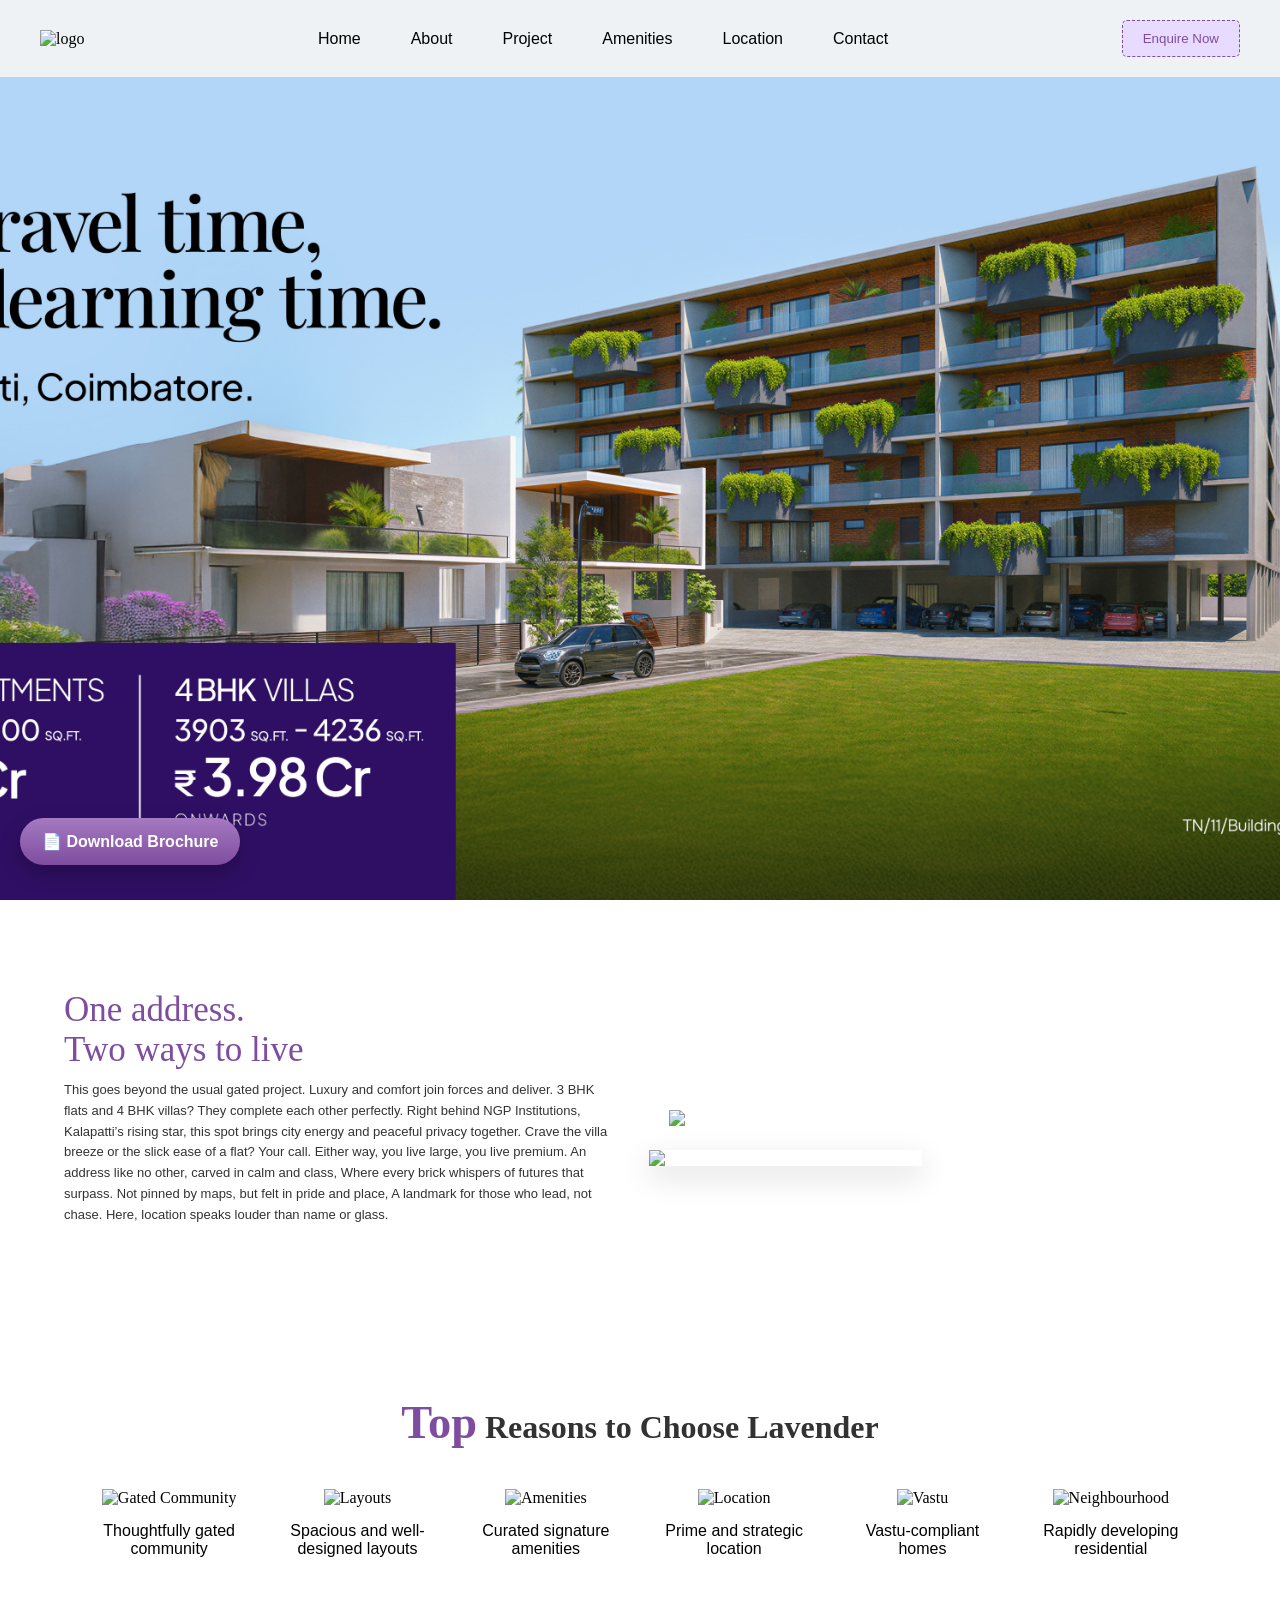
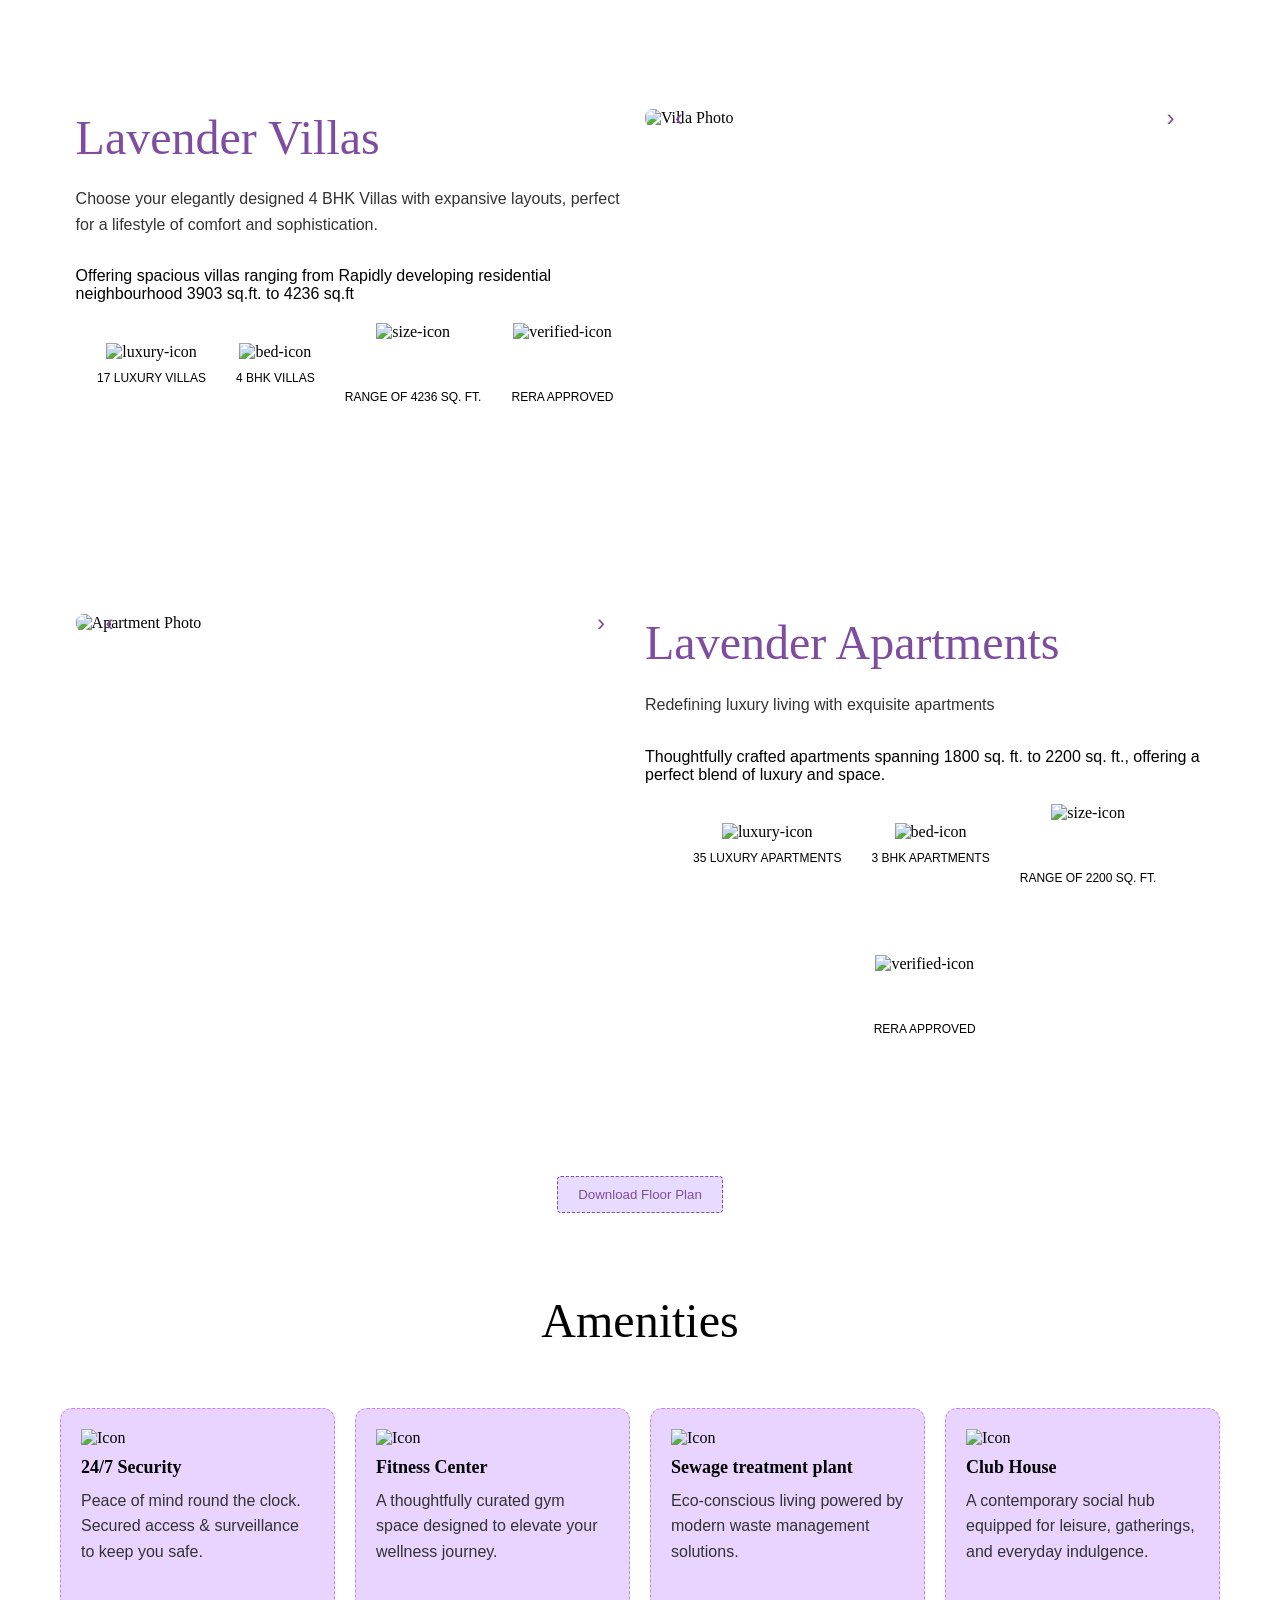
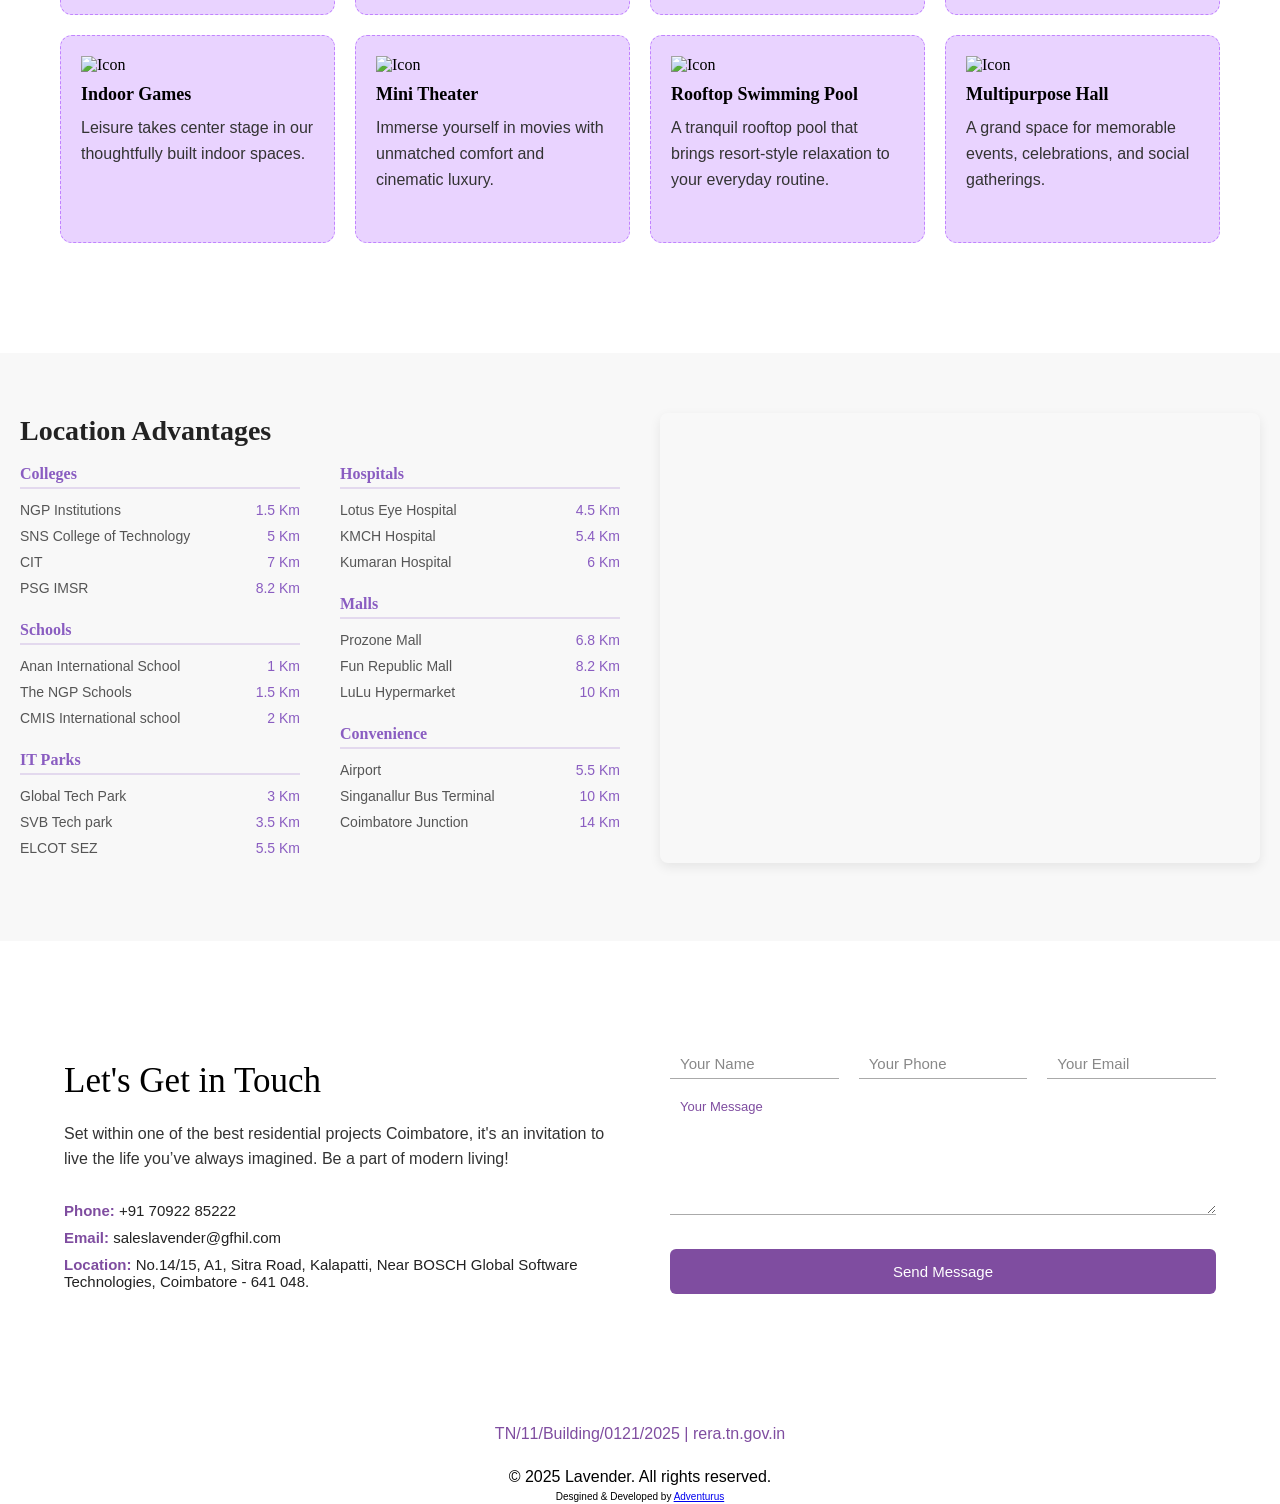
==== commit 796b47a0: "Merge branch 'main' into gtag-update" ====
--- a/index.html
+++ b/index.html
@@ -1,42 +1,6 @@
 <!doctype html>
 <html lang="en">
   <head>
-    <!-- Meta Pixel Code -->
-    <script>
-      !(function (f, b, e, v, n, t, s) {
-        if (f.fbq) return;
-        n = f.fbq = function () {
-          n.callMethod
-            ? n.callMethod.apply(n, arguments)
-            : n.queue.push(arguments);
-        };
-        if (!f._fbq) f._fbq = n;
-        n.push = n;
-        n.loaded = !0;
-        n.version = "2.0";
-        n.queue = [];
-        t = b.createElement(e);
-        t.async = !0;
-        t.src = v;
-        s = b.getElementsByTagName(e)[0];
-        s.parentNode.insertBefore(t, s);
-      })(
-        window,
-        document,
-        "script",
-        "https://connect.facebook.net/en_US/fbevents.js",
-      );
-      fbq("init", "1458312591911963");
-      fbq("track", "PageView");
-    </script>
-    <noscript
-      ><img
-        height="1"
-        width="1"
-        style="display: none"
-        src="https://www.facebook.com/tr?id=1458312591911963&ev=PageView&noscript=1"
-    /></noscript>
-    <!-- End Meta Pixel Code -->
     <meta charset="UTF-8" />
     <meta name="viewport" content="width=device-width, initial-scale=1.0" />
     <title>Luxury Apartments & Villas in Coimbatore</title>
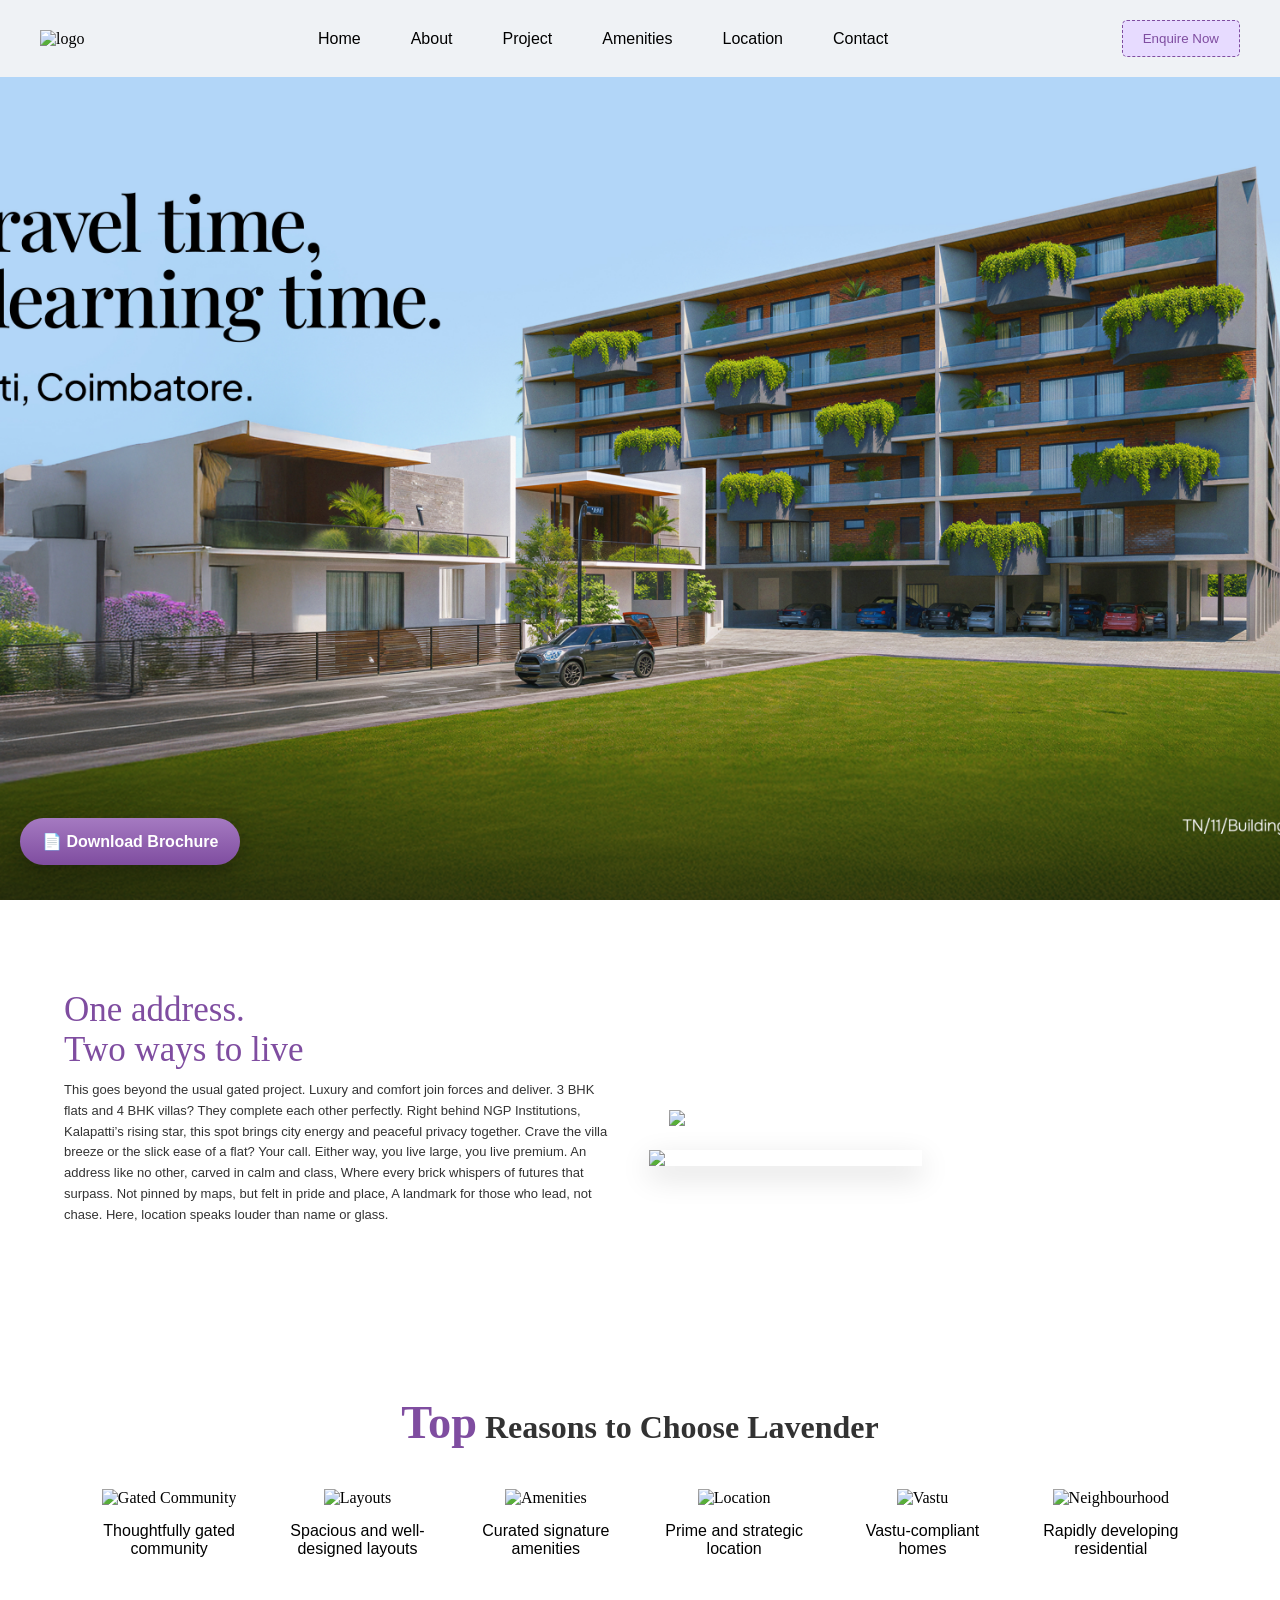
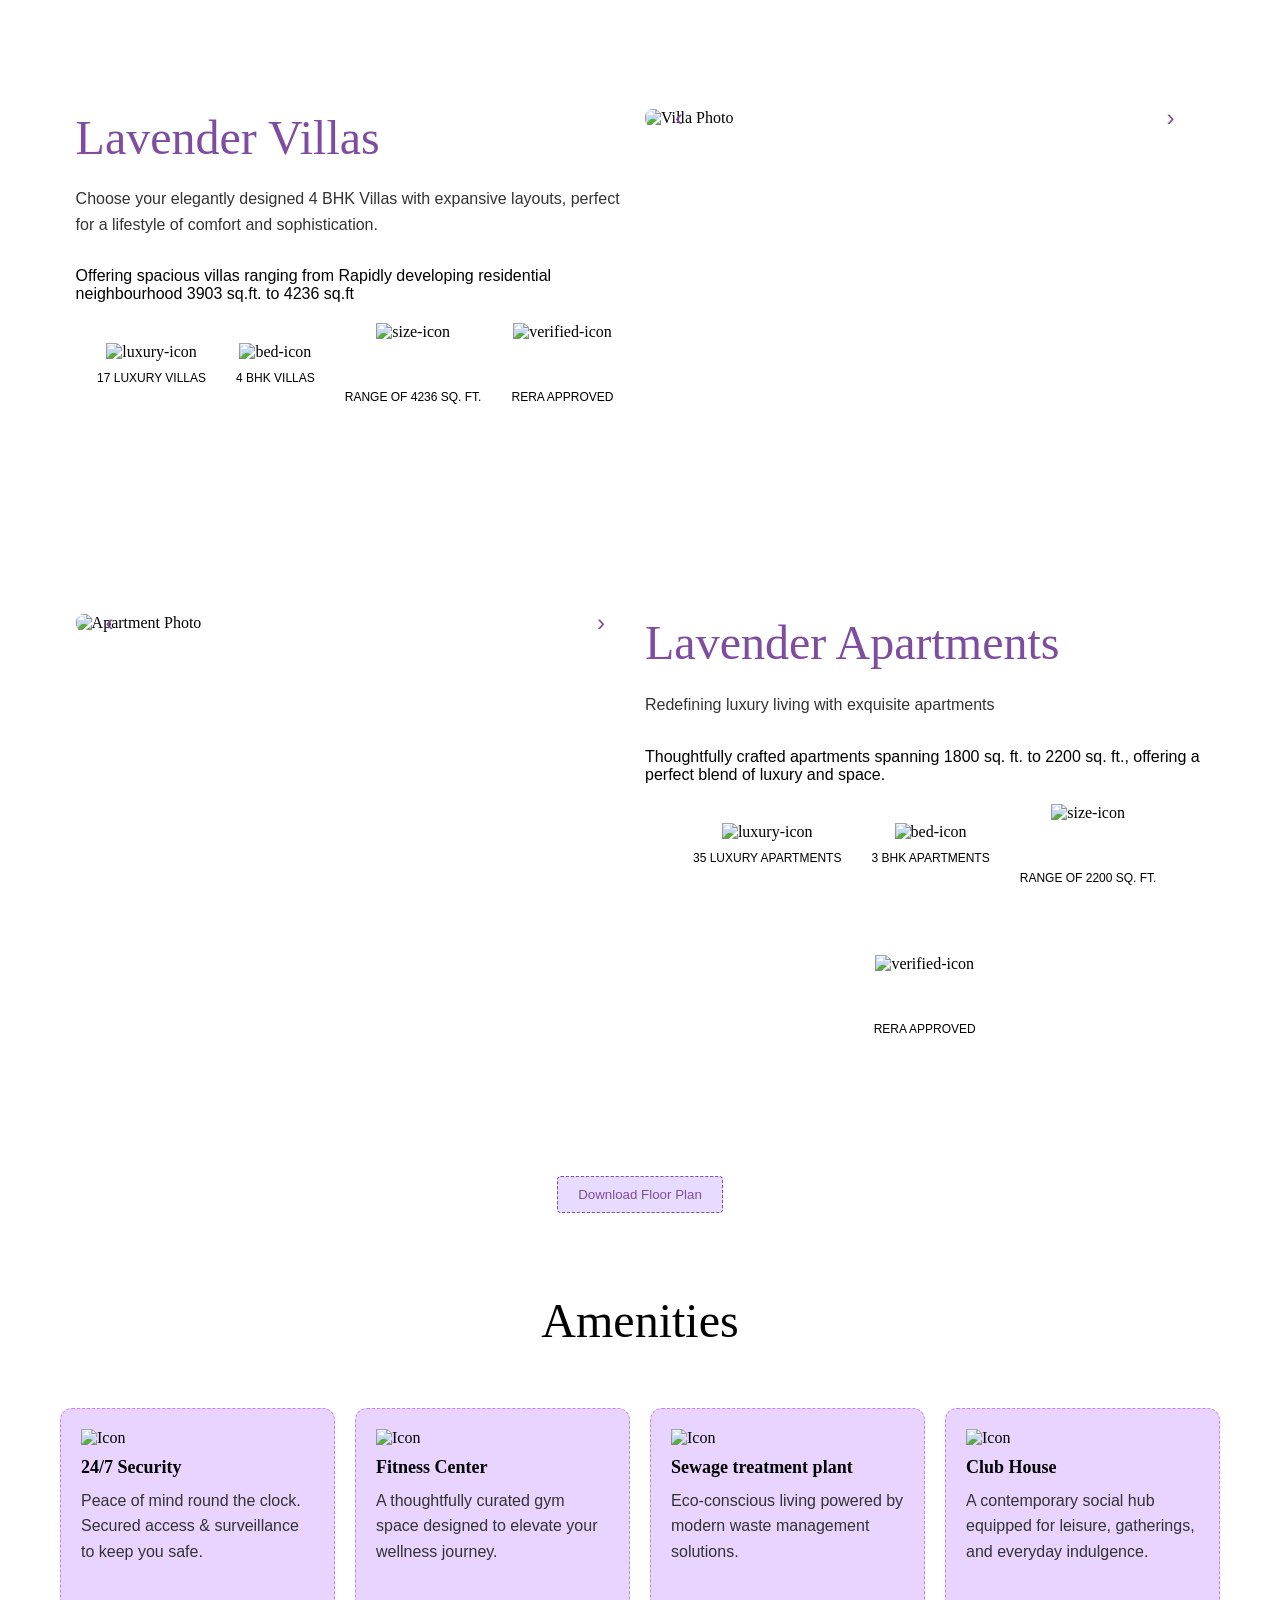
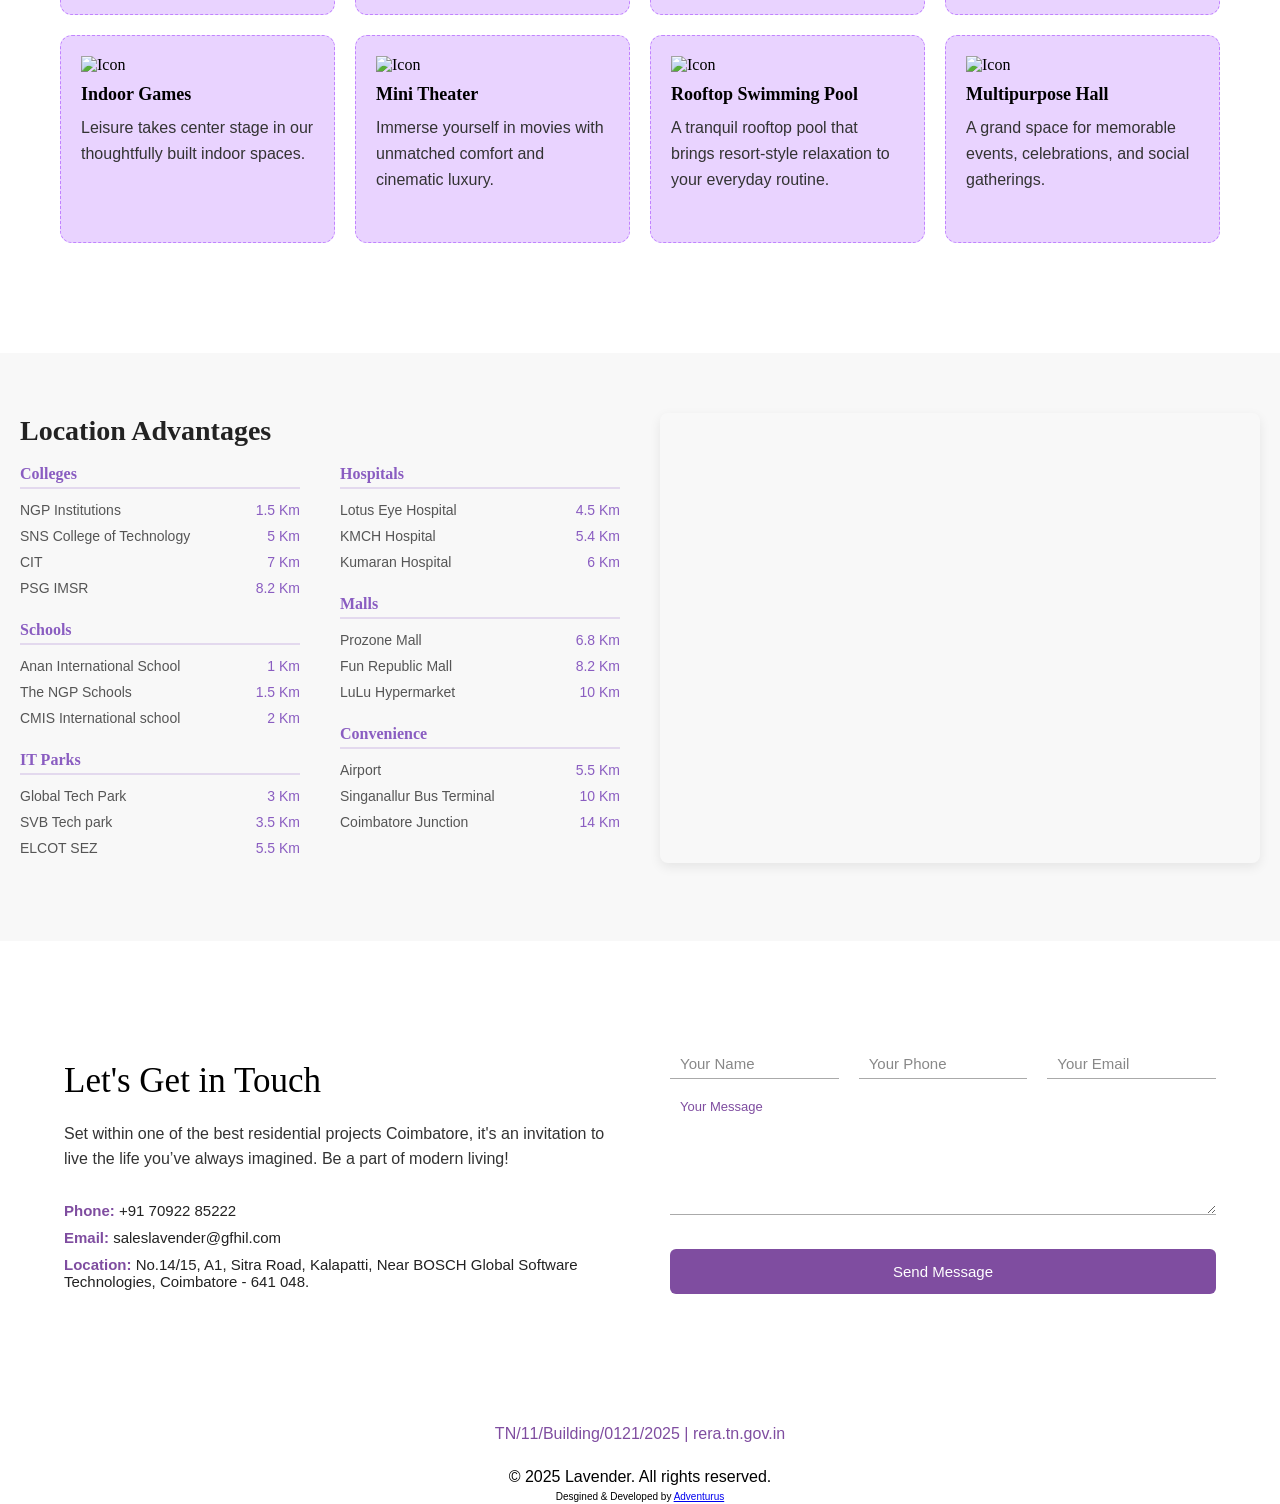
==== commit 7de321cd: "banner and spell changes" ====
--- a/index.html
+++ b/index.html
@@ -1,6 +1,23 @@
 <!doctype html>
 <html lang="en">
   <head>
+    <!-- Meta Pixel Code -->
+<script>
+!function(f,b,e,v,n,t,s)
+{if(f.fbq)return;n=f.fbq=function(){n.callMethod?
+n.callMethod.apply(n,arguments):n.queue.push(arguments)};
+if(!f._fbq)f._fbq=n;n.push=n;n.loaded=!0;n.version='2.0';
+n.queue=[];t=b.createElement(e);t.async=!0;
+t.src=v;s=b.getElementsByTagName(e)[0];
+s.parentNode.insertBefore(t,s)}(window, document,'script',
+'https://connect.facebook.net/en_US/fbevents.js');
+fbq('init', '1458312591911963');
+fbq('track', 'PageView');
+</script>
+<noscript><img height="1" width="1" style="display:none"
+src="https://www.facebook.com/tr?id=1458312591911963&ev=PageView&noscript=1"
+/></noscript>
+<!-- End Meta Pixel Code -->
     <meta charset="UTF-8" />
     <meta name="viewport" content="width=device-width, initial-scale=1.0" />
     <title>Luxury Apartments & Villas in Coimbatore</title>
@@ -670,8 +687,8 @@
     document.addEventListener("DOMContentLoaded", () => {
       // 3 desktop images
       const desktopImages = [
-        "./assets/images/banner/Green Housing Lavender web banner - 1.jpg",
-        "./assets/images/banner/Green Housing Lavender web banner - 2.jpg",
+        "./assets/images/banner/Green Housing Lavender web banner - 1.jpeg",
+        "./assets/images/banner/Green Housing Lavender web banner - 2.jpeg",
       ];
 
       // 3 mobile images
@@ -880,7 +897,7 @@
       userDetailsForm: {
         title: "Ready To Own Your Next Address?",
         subtitle: "Let's get to know you.",
-        description: "Your details are safe. Only relevant property updateds.",
+        description: "Your details are safe. Only relevant property updates.",
         fields: {
           name: { label: "Full Name : ", placeholder: "So we know what to call you", required: true },
           email: { label: "Email : ", placeholder: "For brochures and price sheet", required: true },
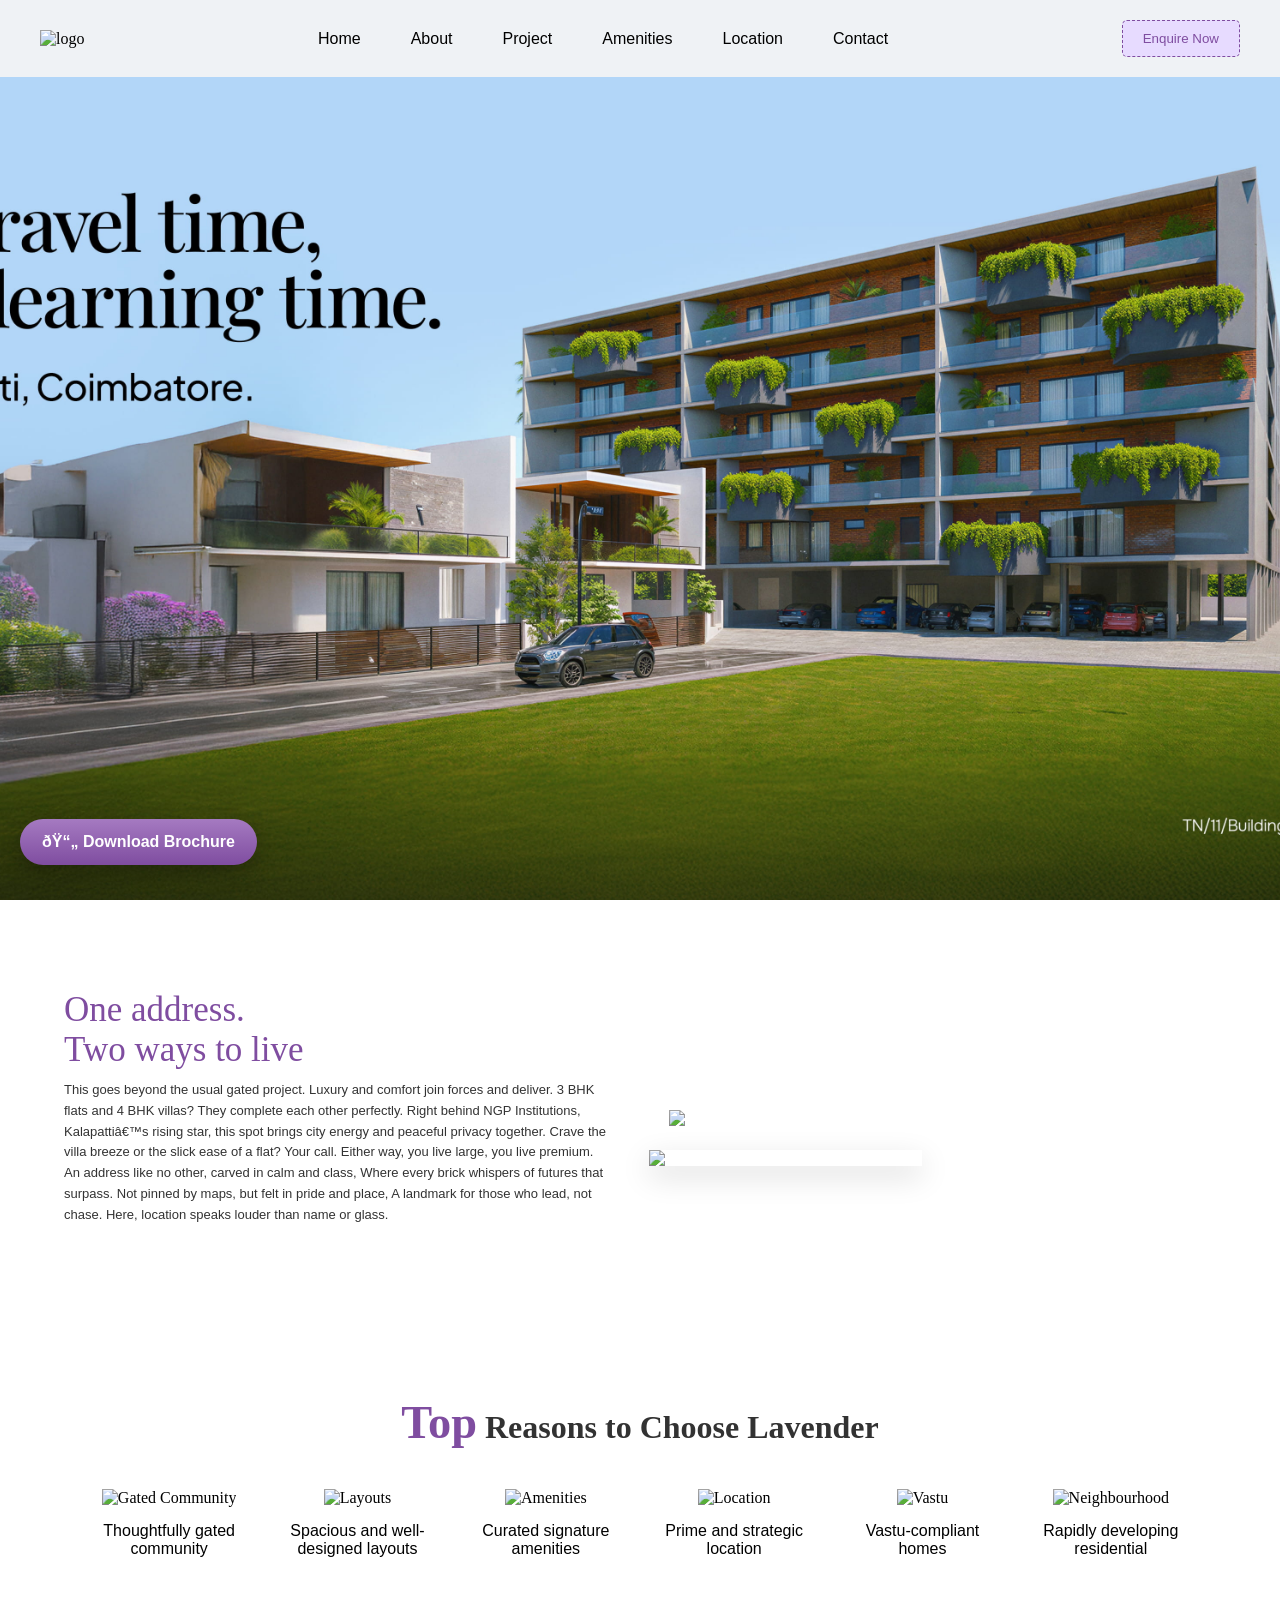
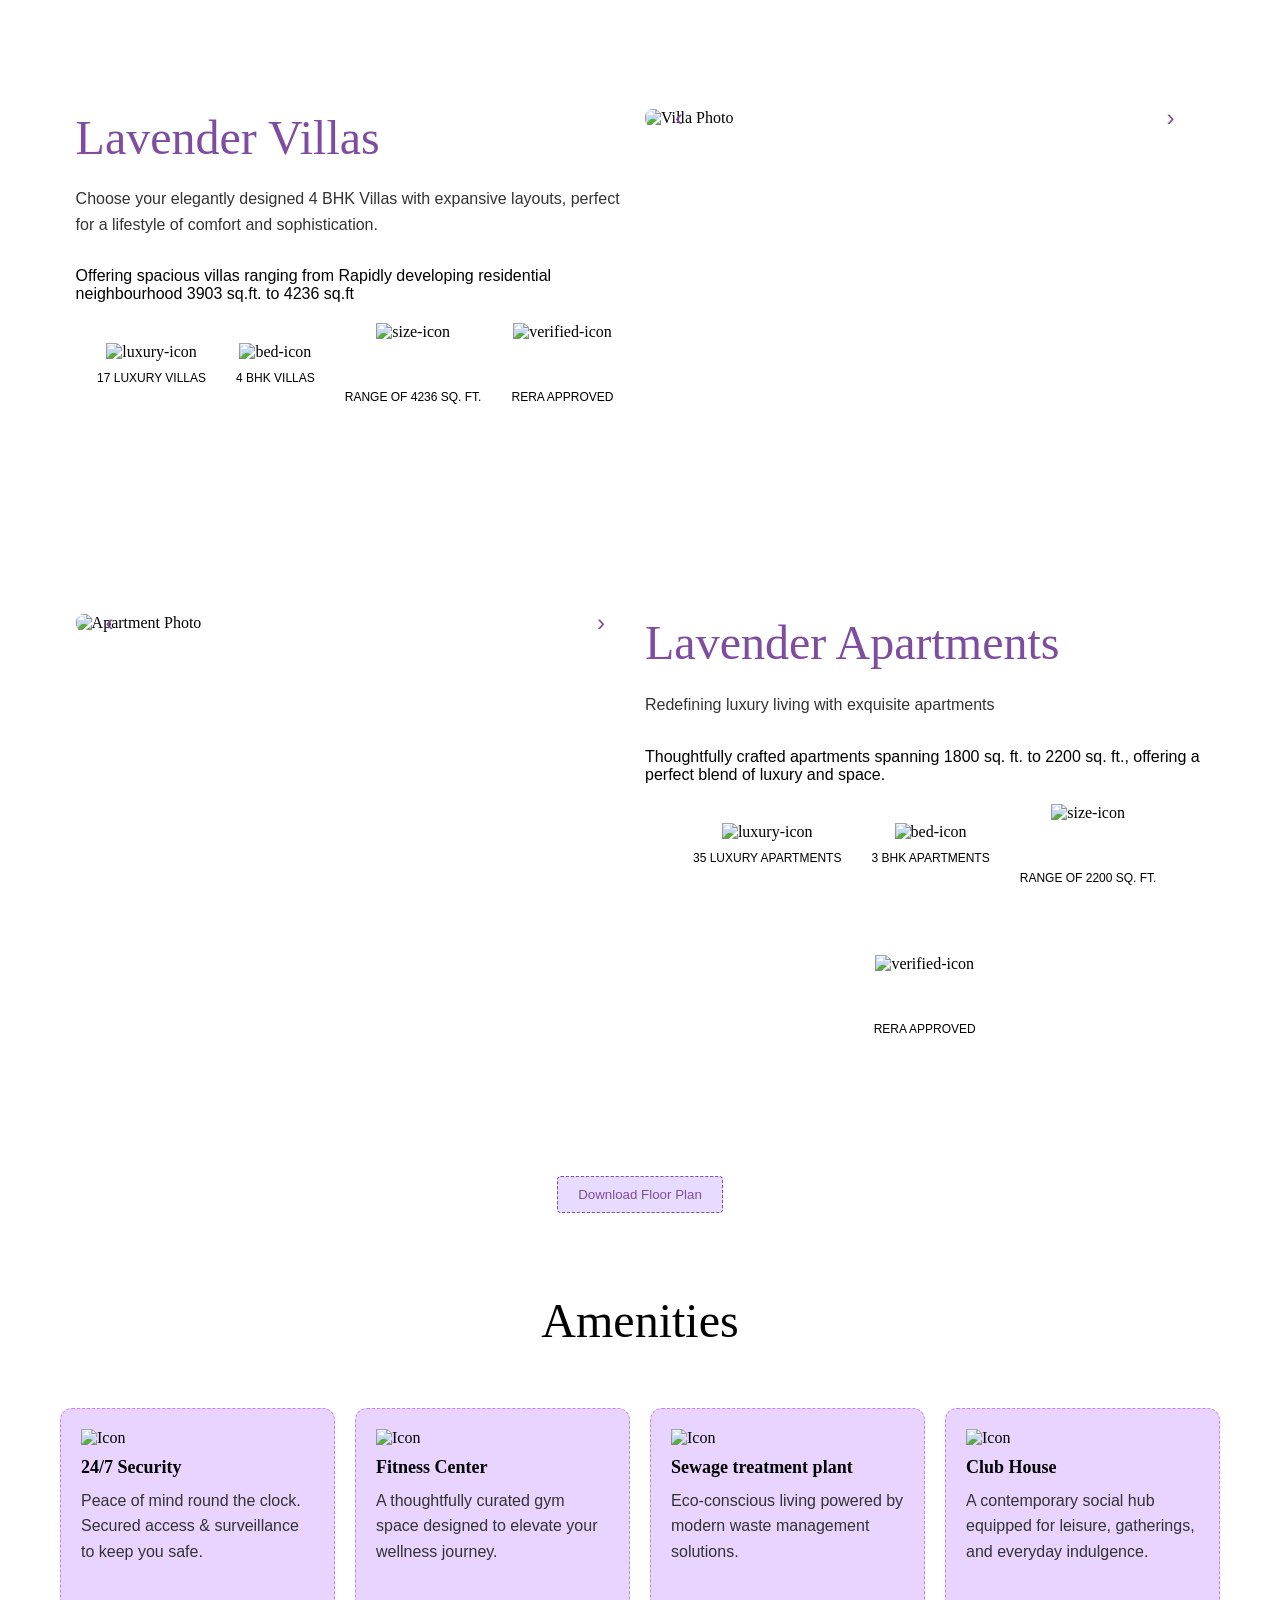
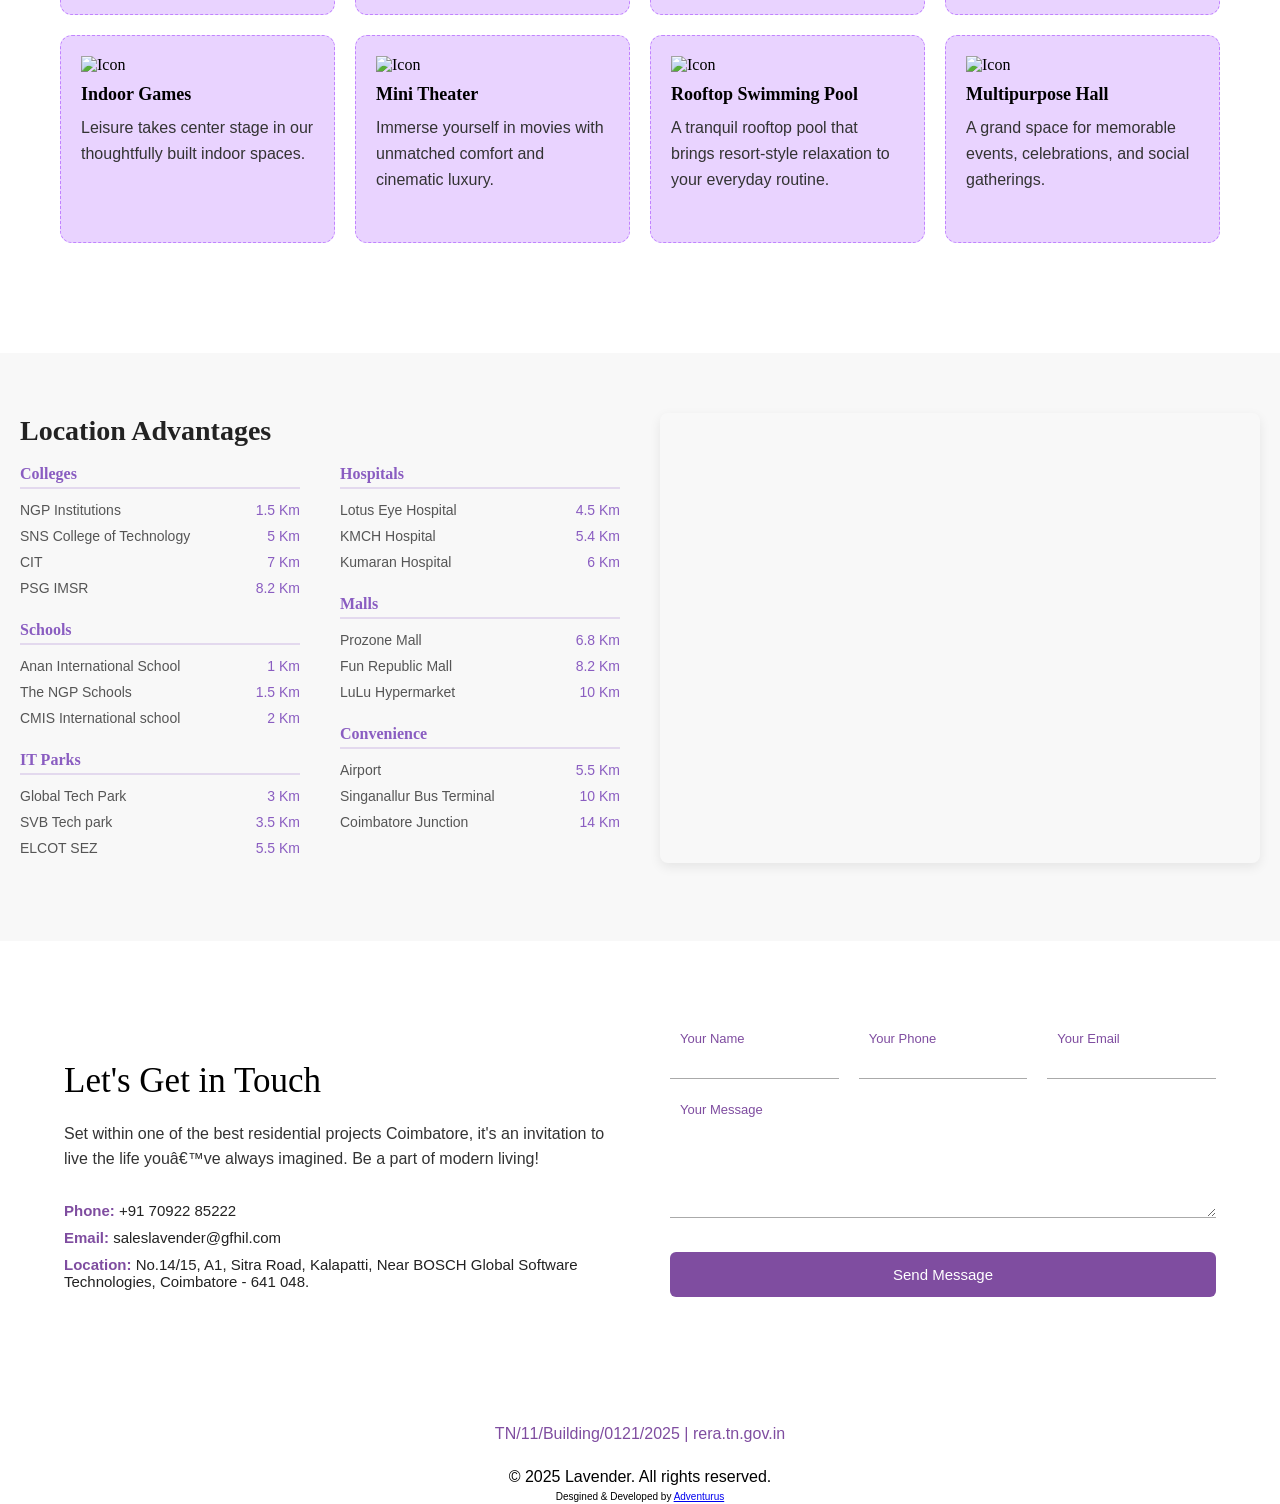
==== commit 66de9165: "bug-and-banner-fix" ====
--- a/index.html
+++ b/index.html
@@ -2,22 +2,41 @@
 <html lang="en">
   <head>
     <!-- Meta Pixel Code -->
-<script>
-!function(f,b,e,v,n,t,s)
-{if(f.fbq)return;n=f.fbq=function(){n.callMethod?
-n.callMethod.apply(n,arguments):n.queue.push(arguments)};
-if(!f._fbq)f._fbq=n;n.push=n;n.loaded=!0;n.version='2.0';
-n.queue=[];t=b.createElement(e);t.async=!0;
-t.src=v;s=b.getElementsByTagName(e)[0];
-s.parentNode.insertBefore(t,s)}(window, document,'script',
-'https://connect.facebook.net/en_US/fbevents.js');
-fbq('init', '1458312591911963');
-fbq('track', 'PageView');
-</script>
-<noscript><img height="1" width="1" style="display:none"
-src="https://www.facebook.com/tr?id=1458312591911963&ev=PageView&noscript=1"
-/></noscript>
-<!-- End Meta Pixel Code -->
+    <script>
+      !(function (f, b, e, v, n, t, s) {
+        if (f.fbq) return;
+        n = f.fbq = function () {
+          n.callMethod
+            ? n.callMethod.apply(n, arguments)
+            : n.queue.push(arguments);
+        };
+        if (!f._fbq) f._fbq = n;
+        n.push = n;
+        n.loaded = !0;
+        n.version = "2.0";
+        n.queue = [];
+        t = b.createElement(e);
+        t.async = !0;
+        t.src = v;
+        s = b.getElementsByTagName(e)[0];
+        s.parentNode.insertBefore(t, s);
+      })(
+        window,
+        document,
+        "script",
+        "https://connect.facebook.net/en_US/fbevents.js",
+      );
+      fbq("init", "1458312591911963");
+      fbq("track", "PageView");
+    </script>
+    <noscript
+      ><img
+        height="1"
+        width="1"
+        style="display: none"
+        src="https://www.facebook.com/tr?id=1458312591911963&ev=PageView&noscript=1"
+    /></noscript>
+    <!-- End Meta Pixel Code -->
     <meta charset="UTF-8" />
     <meta name="viewport" content="width=device-width, initial-scale=1.0" />
     <title>Luxury Apartments & Villas in Coimbatore</title>
@@ -449,16 +468,20 @@
             <form id="enquiryForm">
               <div class="form-row">
                 <div class="form-group floating">
-                  <input type="text" name="name" required />
+                  <input type="text" name="name" />
+
                   <label>Your Name</label>
+                  <small class="error"></small>
                 </div>
                 <div class="form-group floating">
-                  <input type="tel" name="phone" required />
+                  <input type="tel" name="phone" />
                   <label>Your Phone</label>
+                  <small class="error"></small>
                 </div>
                 <div class="form-group floating">
-                  <input type="email" name="email" required />
+                  <input type="email" name="email" />
                   <label>Your Email</label>
+                  <small class="error"></small>
                 </div>
               </div>
               <div class="form-group floating full">
@@ -496,25 +519,25 @@
             <input
               type="text"
               placeholder="Your Name"
-              required
               name="name"
               style="width: 100%; padding: 10px; margin: 10px 0"
             />
+            <small class="error"></small>
             <input
-              type="phone"
+              type="tel"
               placeholder="Your Phone"
-              required
               name="phone"
               style="width: 100%; padding: 10px; margin: 10px 0"
               maxlength="10"
             />
+            <small class="error"></small>
             <input
               type="email"
               placeholder="Your Email"
-              required
               name="email"
               style="width: 100%; padding: 10px; margin: 10px 0"
             />
+            <small class="error"></small>
             <textarea
               name="message"
               placeholder="Your Message"
@@ -525,161 +548,308 @@
               class="g-recaptcha"
               data-sitekey="6Ld3KMArAAAAAIor_SQCQX7s_qRPs9vsWfHlj7yL"
             ></div>
+            <small class="error captcha-error"></small>
             <button class="modal-styled-btn" type="submit">Submit</button>
           </form>
         </div>
       </div>
     </main>
-  
-  <!-- Parallax Js -->
-  <script>
-    window.addEventListener("scroll", function () {
-      const parallax = document.querySelector(".parallax-img");
-      let scrollTop = window.scrollY;
-      parallax.style.transform = "translateY(" + scrollTop * -0.2 + "px)";
-    });
-  </script>
-  <!-- Header Scroll -->
-  <script>
-    window.addEventListener("scroll", function () {
-      const header = document.querySelector("header");
-      if (window.scrollY > 100) {
-        header.classList.add("scrolled");
-      } else {
-        header.classList.remove("scrolled");
+
+    <!-- Parallax Js -->
+    <script>
+      window.addEventListener("scroll", function () {
+        const parallax = document.querySelector(".parallax-img");
+        let scrollTop = window.scrollY;
+        parallax.style.transform = "translateY(" + scrollTop * -0.2 + "px)";
+      });
+    </script>
+    <!-- Header Scroll -->
+    <script>
+      window.addEventListener("scroll", function () {
+        const header = document.querySelector("header");
+        if (window.scrollY > 100) {
+          header.classList.add("scrolled");
+        } else {
+          header.classList.remove("scrolled");
+        }
+      });
+    </script>
+    <!-- Carousels -->
+    <script>
+      // Villas Carousel
+      const imagesVillas = [
+        "./assets/images/ami-img/01-villa.jpg",
+        "./assets/images/ami-img/02-villa.jpg",
+        "./assets/images/ami-img/03-villa.jpg",
+        "./assets/images/ami-img/04-villa.jpg",
+        "./assets/images/ami-img/05-villa.jpg",
+        "./assets/images/ami-img/06-villa.jpg",
+        "./assets/images/ami-img/07-villa.jpg",
+        "./assets/images/ami-img/08-villa.jpg",
+      ];
+      let currentVillas = 0;
+
+      function showImageVillas(index) {
+        document.getElementById("carousel-img-villas").src =
+          imagesVillas[index];
       }
-    });
-  </script>
-  <!-- Carousels -->
-  <script>
-    // Villas Carousel
-    const imagesVillas = [
-      "./assets/images/ami-img/01-villa.jpg",
-      "./assets/images/ami-img/02-villa.jpg",
-      "./assets/images/ami-img/03-villa.jpg",
-      "./assets/images/ami-img/04-villa.jpg",
-      "./assets/images/ami-img/05-villa.jpg",
-      "./assets/images/ami-img/06-villa.jpg",
-      "./assets/images/ami-img/07-villa.jpg",
-      "./assets/images/ami-img/08-villa.jpg",
-    ];
-    let currentVillas = 0;
-
-    function showImageVillas(index) {
-      document.getElementById("carousel-img-villas").src = imagesVillas[index];
-    }
-    function nextImageVillas() {
-      currentVillas = (currentVillas + 1) % imagesVillas.length;
-      showImageVillas(currentVillas);
-    }
-    function prevImageVillas() {
-      currentVillas =
-        (currentVillas - 1 + imagesVillas.length) % imagesVillas.length;
-      showImageVillas(currentVillas);
-    }
-
-    // Apartments Carousel
-    const imagesApts = [
-      "./assets/images/ami-img/01-app.jpg",
-      "./assets/images/ami-img/02-app.jpg",
-      "./assets/images/ami-img/03-app.jpg",
-      "./assets/images/ami-img/Apartment/Z1.png",
-      "./assets/images/ami-img/Apartment/Z2.png",
-      "./assets/images/ami-img/Apartment/Z3.png",
-      "./assets/images/ami-img/Apartment/Z8.png",
-      "./assets/images/ami-img/Apartment/Z11.png",
-      "./assets/images/ami-img/Apartment/Z13.png",
-      "./assets/images/ami-img/Apartment/Z17.png",
-    ];
-    let currentApts = 0;
-
-    function showImageApts(index) {
-      document.getElementById("carousel-img-apts").src = imagesApts[index];
-    }
-    function nextImageApts() {
-      currentApts = (currentApts + 1) % imagesApts.length;
-      showImageApts(currentApts);
-    }
-    function prevImageApts() {
-      currentApts = (currentApts - 1 + imagesApts.length) % imagesApts.length;
-      showImageApts(currentApts);
-    }
-
-    // --- Automatic Carousel ---
-    // Villas autoplay (every 3 seconds)
-    setInterval(nextImageVillas, 3000);
-
-    // Apartments autoplay (every 4 seconds, different interval to avoid sync)
-    setInterval(nextImageApts, 4000);
-
-    // Initialize first images
-    window.onload = () => {
-      showImageVillas(currentVillas);
-      showImageApts(currentApts);
-    };
-  </script>
-  <!-- Mobile Menu -->
-  <script>
-    const hamburger = document.getElementById("hamburger");
-    const navLinks = document.getElementById("navLinks");
-
-    hamburger.addEventListener("click", () => {
-      hamburger.classList.toggle("active");
-      navLinks.classList.toggle("active");
-    });
-
-    // Close menu when clicking a link
-    document.querySelectorAll(".nav-links a").forEach((link) => {
-      link.addEventListener("click", () => {
-        hamburger.classList.remove("active");
-        navLinks.classList.remove("active");
+      function nextImageVillas() {
+        currentVillas = (currentVillas + 1) % imagesVillas.length;
+        showImageVillas(currentVillas);
+      }
+      function prevImageVillas() {
+        currentVillas =
+          (currentVillas - 1 + imagesVillas.length) % imagesVillas.length;
+        showImageVillas(currentVillas);
+      }
+
+      // Apartments Carousel
+      const imagesApts = [
+        "./assets/images/ami-img/01-app.jpg",
+        "./assets/images/ami-img/02-app.jpg",
+        "./assets/images/ami-img/03-app.jpg",
+        "./assets/images/ami-img/Apartment/Z1.png",
+        "./assets/images/ami-img/Apartment/Z2.png",
+        "./assets/images/ami-img/Apartment/Z3.png",
+        "./assets/images/ami-img/Apartment/Z8.png",
+        "./assets/images/ami-img/Apartment/Z11.png",
+        "./assets/images/ami-img/Apartment/Z13.png",
+        "./assets/images/ami-img/Apartment/Z17.png",
+      ];
+      let currentApts = 0;
+
+      function showImageApts(index) {
+        document.getElementById("carousel-img-apts").src = imagesApts[index];
+      }
+      function nextImageApts() {
+        currentApts = (currentApts + 1) % imagesApts.length;
+        showImageApts(currentApts);
+      }
+      function prevImageApts() {
+        currentApts = (currentApts - 1 + imagesApts.length) % imagesApts.length;
+        showImageApts(currentApts);
+      }
+
+      // --- Automatic Carousel ---
+      // Villas autoplay (every 3 seconds)
+      setInterval(nextImageVillas, 3000);
+
+      // Apartments autoplay (every 4 seconds, different interval to avoid sync)
+      setInterval(nextImageApts, 4000);
+
+      // Initialize first images
+      window.onload = () => {
+        showImageVillas(currentVillas);
+        showImageApts(currentApts);
+      };
+    </script>
+    <!-- Mobile Menu -->
+    <script>
+      const hamburger = document.getElementById("hamburger");
+      const navLinks = document.getElementById("navLinks");
+
+      hamburger.addEventListener("click", () => {
+        hamburger.classList.toggle("active");
+        navLinks.classList.toggle("active");
       });
-    });
-  </script>
-  <!-- Enquiry Modal -->
-  <script>
-    document.addEventListener("DOMContentLoaded", () => {
-      const modal = document.getElementById("myModal");
-      const closeBtn = modal.querySelector(".close");
-      const enquireBtn = document.getElementById("enquireBtn");
-      const downloadTypeInput = document.getElementById("downloadType");
-
-      // --- Auto popup after 5s ---
-      window.addEventListener("load", () => {
-        setTimeout(() => {
-          modal.style.display = "flex";
-        }, 5000);
-      });
-
-      // --- Open modal on Enquire button ---
-      if (enquireBtn) {
-        enquireBtn.addEventListener("click", () => {
-          modal.style.display = "flex";
-        });
-      }
-
-      // --- Open modal on Download buttons ---
-      document.querySelectorAll(".download-btn").forEach((btn) => {
-        btn.addEventListener("click", function () {
-          if (downloadTypeInput) {
-            downloadTypeInput.value = this.dataset.type || "";
-          }
-          modal.style.display = "flex";
-          console.log("Modal opened for:", this.dataset.type);
+
+      // Close menu when clicking a link
+      document.querySelectorAll(".nav-links a").forEach((link) => {
+        link.addEventListener("click", () => {
+          hamburger.classList.remove("active");
+          navLinks.classList.remove("active");
         });
       });
-
-      // --- Close modal on close icon ---
-      closeBtn.addEventListener("click", () => {
-        modal.style.display = "none";
+    </script>
+    <!-- Enquiry Modal -->
+    <script>
+      document.addEventListener("DOMContentLoaded", () => {
+        const modal = document.getElementById("myModal");
+        const closeBtn = modal.querySelector(".close");
+        const enquireBtn = document.getElementById("enquireBtn");
+        const downloadTypeInput = document.getElementById("downloadType");
+
+        // --- Auto popup after 5s ---
+        window.addEventListener("load", () => {
+          setTimeout(() => {
+            modal.style.display = "flex";
+          }, 5000);
+        });
+
+        // --- Open modal on Enquire button ---
+        if (enquireBtn) {
+          enquireBtn.addEventListener("click", () => {
+            modal.style.display = "flex";
+          });
+        }
+
+        // --- Open modal on Download buttons ---
+        document.querySelectorAll(".download-btn").forEach((btn) => {
+          btn.addEventListener("click", function () {
+            if (downloadTypeInput) {
+              downloadTypeInput.value = this.dataset.type || "";
+            }
+            modal.style.display = "flex";
+            console.log("Modal opened for:", this.dataset.type);
+          });
+        });
+
+        // --- Close modal on close icon ---
+        closeBtn.addEventListener("click", () => {
+          modal.style.display = "none";
+        });
+
+        // --- Close modal when clicking outside ---
+        window.addEventListener("click", (e) => {
+          if (e.target === modal) {
+            modal.style.display = "none";
+          }
+        });
       });
-
-      // --- Close modal when clicking outside ---
-      window.addEventListener("click", (e) => {
-        if (e.target === modal) {
-          modal.style.display = "none";
+    </script>
+    <!-- Main Slider -->
+    <script>
+      document.addEventListener("DOMContentLoaded", () => {
+        // 3 desktop images
+        const desktopImages = [
+          "./assets/images/banner/Green Housing Lavender web banner - 1.jpg",
+          "./assets/images/banner/Green Housing Lavender web banner - 2.jpg",
+        ];
+
+        // 3 mobile images
+        const mobileImages = [
+          "./assets/images/banner/Green Housing Lavender Mobile banner - 1.jpeg",
+          "./assets/images/banner/Green Housing Lavender Mobile banner - 2.jpeg",
+        ];
+
+        const section = document.querySelector(".main-slider");
+
+        // Decide which set to use
+        let images = window.innerWidth <= 768 ? mobileImages : desktopImages;
+
+        let index = 0;
+        function changeSlide() {
+          section.style.backgroundImage = `url("${images[index]}")`;
+          index = (index + 1) % images.length;
+        }
+
+        // Run immediately + loop every 4 sec
+        changeSlide();
+        setInterval(changeSlide, 4000);
+      });
+    </script>
+
+    <!-- Validation -->
+    <!-- ✅ Script for enquiry-form1 -->
+    <script>
+      document.addEventListener("DOMContentLoaded", function () {
+        const sheetURL =
+          "https://script.google.com/macros/s/AKfycbxlPQE1M48uP4RmOwSEqW94EqSST6Fnzyhz1HwhVkdLIWKzq2SanfiiIX7eHdZx1ZFk/exec";
+        const crmURL =
+          "https://aubackend.adventurus.in/api/webhook/third-party";
+
+        const form1 = document.getElementById("enquiry-form1");
+        if (form1) {
+          form1.addEventListener("submit", function (e) {
+            e.preventDefault();
+
+            const name = form1.querySelector("[name='name']");
+            const phone = form1.querySelector("[name='phone']");
+            const email = form1.querySelector("[name='email']");
+            const captchaError = form1.querySelector(".captcha-error");
+
+            let isValid = true;
+
+            // Name
+            if (!validateField(name, "Name is required")) isValid = false;
+
+            // Phone
+            if (!validatePhone(phone)) isValid = false;
+
+            // Email
+            if (!validateEmail(email)) isValid = false;
+
+            // CAPTCHA
+            const captchaResponse = grecaptcha.getResponse();
+            if (!captchaResponse) {
+              captchaError.textContent = "Please verify captcha";
+              isValid = false;
+            } else {
+              captchaError.textContent = "";
+            }
+
+            // STOP if invalid
+            if (!isValid) return;
+
+            const submitBtn = form1.querySelector("button[type='submit']");
+            const originalText = submitBtn.textContent;
+            submitBtn.textContent = "Submitting...";
+            submitBtn.disabled = true;
+
+            const formData = new FormData(form1);
+            formData.append("g-recaptcha-response", captchaResponse);
+
+            // 1. Google Sheets
+            fetch(sheetURL, { method: "POST", body: formData })
+              .then((res) => res.json())
+              .then((data) => {
+                if (data.result === "success") {
+                  // 2. CRM
+                  const crmPayload = {
+                    leadEmail: formData.get("email"),
+                    leadPhoneNumber: "+91" + formData.get("phone"),
+                    leadSource: "Google",
+                    leadStatus: "New",
+                    leadName: formData.get("name"),
+                    project: 5,
+                    createBy: 6,
+                    leadNotes: formData.get("message"),
+                    company_id: 3,
+                  };
+
+                  return fetch(crmURL, {
+                    method: "POST",
+                    headers: { "Content-Type": "application/json" },
+                    body: JSON.stringify(crmPayload),
+                  });
+                }
+              })
+              .then((res) => (res ? res.json() : null))
+              .then((crmRes) => {
+                console.log("CRM response (Form1):", crmRes);
+                form1.reset();
+                grecaptcha.reset();
+
+                // PDF download (only for form1)
+                const type = document.getElementById("downloadType").value;
+                const pdfFiles = {
+                  apartmentvilla: "Lavendar_Floor_Plan.pdf",
+                  brochure: "Lavendar_Brand_Brochure.pdf",
+                };
+                if (type && pdfFiles[type]) {
+                  const pdf = pdfFiles[type];
+                  const link = document.createElement("a");
+                  link.href = pdf;
+                  link.download = pdf;
+                  document.body.appendChild(link);
+                  link.click();
+                  document.body.removeChild(link);
+                }
+
+                window.location.href = "thankyou.html";
+              })
+              .catch((err) => {
+                console.error("Error (Form1):", err);
+                alert("Failed to submit form.");
+              })
+              .finally(() => {
+                submitBtn.textContent = originalText;
+                submitBtn.disabled = false;
+              });
+          });
         }
       });
+<<<<<<< Updated upstream
     });
   </script>
   <!-- Main Slider -->
@@ -690,88 +860,76 @@
         "./assets/images/banner/Green Housing Lavender web banner - 1.jpeg",
         "./assets/images/banner/Green Housing Lavender web banner - 2.jpeg",
       ];
-
-      // 3 mobile images
-      const mobileImages = [
-        "./assets/images/banner/Green Housing Lavender Mobile banner - 1.jpg",
-        "./assets/images/banner/Green Housing Lavender Mobile banner - 2.jpg",
-      ];
-
-      const section = document.querySelector(".main-slider");
-
-      // Decide which set to use
-      let images = window.innerWidth <= 768 ? mobileImages : desktopImages;
-
-      let index = 0;
-      function changeSlide() {
-        section.style.backgroundImage = `url("${images[index]}")`;
-        index = (index + 1) % images.length;
-      }
-
-      // Run immediately + loop every 4 sec
-      changeSlide();
-      setInterval(changeSlide, 4000);
-    });
-  </script>
-  <!-- Validation -->
-  <!-- ✅ Script for enquiry-form1 -->
-  <script>
-    document.addEventListener("DOMContentLoaded", function () {
-      const sheetURL =
-        "https://script.google.com/macros/s/AKfycbxlPQE1M48uP4RmOwSEqW94EqSST6Fnzyhz1HwhVkdLIWKzq2SanfiiIX7eHdZx1ZFk/exec";
-      const crmURL = "https://aubackend.adventurus.in/api/webhook/third-party";
-
-      const form1 = document.getElementById("enquiry-form1");
-      if (form1) {
-        form1.addEventListener("submit", function (e) {
-          e.preventDefault();
-
-          // reCAPTCHA validation for form1
-          const captchaResponse = grecaptcha.getResponse();
-          if (!captchaResponse) {
-            alert("Please complete the reCAPTCHA before submitting.");
-            return;
-          }
-
-          const submitBtn = form1.querySelector("button[type='submit']");
-          const originalText = submitBtn.textContent;
-          submitBtn.textContent = "Submitting...";
-          submitBtn.disabled = true;
-
-          const formData = new FormData(form1);
-          formData.append("g-recaptcha-response", captchaResponse);
-
-          // 1. Google Sheets
-          fetch(sheetURL, { method: "POST", body: formData })
-            .then((res) => res.json())
-            .then((data) => {
-              if (data.result === "success") {
-                // 2. CRM
-                const crmPayload = {
-                  leadEmail: formData.get("email"),
-                  leadPhoneNumber: "+91" + formData.get("phone"),
-                  leadSource: "Google",
-                  leadStatus: "New",
-                  leadName: formData.get("name"),
-                  project: 5,
-                  createBy: 6,
-                  leadNotes: formData.get("message"),
-                  company_id: 3,
-                };
-
-                return fetch(crmURL, {
-                  method: "POST",
-                  headers: { "Content-Type": "application/json" },
-                  body: JSON.stringify(crmPayload),
-                });
-              }
-            })
-            .then((res) => (res ? res.json() : null))
-            .then((crmRes) => {
-              console.log("CRM response (Form1):", crmRes);
-              form1.reset();
-              grecaptcha.reset();
-
+=======
+    </script>
+    <!-- ✅ Script for enquiryForm -->
+    <script>
+      document.addEventListener("DOMContentLoaded", function () {
+        const sheetURL =
+          "https://script.google.com/macros/s/AKfycbxlPQE1M48uP4RmOwSEqW94EqSST6Fnzyhz1HwhVkdLIWKzq2SanfiiIX7eHdZx1ZFk/exec";
+        const crmURL =
+          "https://aubackend.adventurus.in/api/webhook/third-party";
+>>>>>>> Stashed changes
+
+        const form2 = document.getElementById("enquiryForm");
+        if (form2) {
+          form2.addEventListener("submit", function (e) {
+            e.preventDefault();
+
+            const name = form1.querySelector("[name='name']");
+            const phone = form1.querySelector("[name='phone']");
+            const email = form1.querySelector("[name='email']");
+            const captchaError = form1.querySelector(".captcha-error");
+
+            let isValid = true;
+
+            // Name
+            if (!validateField(name, "Name is required")) isValid = false;
+
+            // Phone
+            if (!validatePhone(phone)) isValid = false;
+
+            // Email
+            if (!validateEmail(email)) isValid = false;
+
+            // CAPTCHA
+            const captchaResponse = grecaptcha.getResponse();
+            if (!captchaResponse) {
+              captchaError.textContent = "Please verify captcha";
+              isValid = false;
+            } else {
+              captchaError.textContent = "";
+            }
+
+            // STOP if invalid
+            if (!isValid) return;
+
+            const submitBtn = form2.querySelector("button[type='submit']");
+            const originalText = submitBtn.textContent;
+            submitBtn.textContent = "Submitting...";
+            submitBtn.disabled = true;
+
+            const formData = new FormData(form2);
+
+            // 1. Google Sheets
+            fetch(sheetURL, { method: "POST", body: formData })
+              .then((res) => res.json())
+              .then((data) => {
+                if (data.result === "success") {
+                  // 2. CRM
+                  const crmPayload = {
+                    leadEmail: formData.get("email"),
+                    leadPhoneNumber: "+91" + formData.get("phone"),
+                    leadSource: "Google",
+                    leadStatus: "New",
+                    leadName: formData.get("name"),
+                    project: 5,
+                    createBy: 6,
+                    leadNotes: formData.get("message"),
+                    company_id: 3,
+                  };
+
+<<<<<<< Updated upstream
               // PDF download (only for form1)
               const type = document.getElementById("downloadType").value;
               const pdfFiles = {
@@ -902,27 +1060,169 @@
           name: { label: "Full Name : ", placeholder: "So we know what to call you", required: true },
           email: { label: "Email : ", placeholder: "For brochures and price sheet", required: true },
           phone: { label: "Phone : ", placeholder: "For Priority access", required: true }
+=======
+                  return fetch(crmURL, {
+                    method: "POST",
+                    headers: { "Content-Type": "application/json" },
+                    body: JSON.stringify(crmPayload),
+                  });
+                }
+              })
+              .then((res) => (res ? res.json() : null))
+              .then((crmRes) => {
+                console.log("CRM response (Form2):", crmRes);
+                form2.reset();
+                window.location.href = "thankyou.html";
+              })
+              .catch((err) => {
+                console.error("Error (Form2):", err);
+                alert("Failed to submit form.");
+              })
+              .finally(() => {
+                submitBtn.textContent = originalText;
+                submitBtn.disabled = false;
+              });
+          });
+>>>>>>> Stashed changes
         }
-      },
-
-      appointmentForm: {
-        title: "Book Your Site Visit",
-        subtitle: "Schedule your Site visit in seconds",
-        fields: {
-          date: { label: "Site visit Date", placeholder: "Enter your site visit date", required: true },
-          time: { label: "Site Visit Time", placeholder: "Enter your site visit time", required: true },
-          pickup_required: { label: "Pickup Need", placeholder: "", required: false },
-          pickup_address: { label: "Pickup Address", placeholder: "Enter your pickup address", required: false }
+      });
+    </script>
+
+    <script>
+      function validateField(input, message) {
+        const errorEl = input.nextElementSibling;
+        if (!input.value.trim()) {
+          errorEl.textContent = message;
+          input.classList.add("error-border");
+          return false;
+        } else {
+          errorEl.textContent = "";
+          input.classList.remove("error-border");
+          return true;
         }
       }
-    };
-    const script = document.createElement('script');
-    script.src = `${url}/public/chat-embed.js`;
-    script.onload = () => console.log("✅ Chat widget script loaded successfully");
-    script.onerror = () => console.error("❌ Failed to load chat widget script");
-    document.body.appendChild(script);
-  </script>
-
+
+      function validateEmail(input) {
+        const errorEl = input.nextElementSibling;
+        const regex = /^[^\s@]+@[^\s@]+\.[^\s@]+$/;
+
+        if (!regex.test(input.value.trim())) {
+          errorEl.textContent = "Enter valid email";
+          input.classList.add("error-border");
+          return false;
+        } else {
+          errorEl.textContent = "";
+          input.classList.remove("error-border");
+          return true;
+        }
+      }
+
+      function validatePhone(input) {
+        const errorEl = input.nextElementSibling;
+        const regex = /^[0-9]{10}$/;
+
+        if (!regex.test(input.value.trim())) {
+          errorEl.textContent = "Enter valid 10-digit number";
+          input.classList.add("error-border");
+          return false;
+        } else {
+          errorEl.textContent = "";
+          input.classList.remove("error-border");
+          return true;
+        }
+      }
+    </script>
+
+    <script>
+      const url = "https://aubackend.adventurus.in";
+      window.WIDGET_CONFIG = {
+        apiUrl: `${url}`,
+        aiUrl: "https://chatagent.adventurus.in",
+        apiKey: "fac796d6-8a35-4ab6-b554-81cdb752205e",
+        project_id: "210",
+        position: "bottom-right",
+        theme: "light",
+        language: "en",
+        autoOpen: true,
+        requireUserDetails: true,
+        branding: {
+          name: "GREENFIELD",
+          subtitle: "Your Personal Home Advisor",
+          logo: "https://lavender.greenfieldhousingindia.com/assets/images/faviocn.png",
+          buttonText: "Book a site visit",
+          headerBgColor: "#aaa5ffeb",
+          bodyBgColor:
+            "linear-gradient(to right top, #b97ff0, #a573ea, #8f68e4, #775ddf, #5a53d9)",
+          buttonBgColor:
+            "linear-gradient(to right, #caa0f7, #c093f4, #b586f2, #aa79ef, #9e6ced)",
+          headerColor: "#fff",
+          bodyColor: "#fff",
+          bodyDescriptionColor: "#e6e7e8",
+        },
+
+        welcomeMessage: {
+          title: "",
+          content: "",
+        },
+
+        userDetailsForm: {
+          title: "Ready To Own Your Next Address?",
+          subtitle: "Let's get to know you.",
+          description:
+            "Your details are safe. Only relevant property updateds.",
+          fields: {
+            name: {
+              label: "Full Name : ",
+              placeholder: "So we know what to call you",
+              required: true,
+            },
+            email: {
+              label: "Email : ",
+              placeholder: "For brochures and price sheet",
+              required: true,
+            },
+            phone: {
+              label: "Phone : ",
+              placeholder: "For Priority access",
+              required: true,
+            },
+          },
+        },
+
+        appointmentForm: {
+          title: "Book Your Site Visit",
+          subtitle: "Schedule your Site visit in seconds",
+          fields: {
+            date: {
+              label: "Site visit Date",
+              placeholder: "Enter your site visit date",
+              required: true,
+            },
+            time: {
+              label: "Site Visit Time",
+              placeholder: "Enter your site visit time",
+              required: true,
+            },
+            pickup_required: {
+              label: "Pickup Need",
+              placeholder: "",
+              required: false,
+            },
+            pickup_address: {
+              label: "Pickup Address",
+              placeholder: "Enter your pickup address",
+              required: false,
+            },
+          },
+        },
+      };
+      const script = document.createElement("script");
+      script.src = `${url}/public/chat-embed.js`;
+      script.onload = () =>
+        console.log("✅ Chat widget script loaded successfully");
+      script.onerror = () =>
+        console.error("❌ Failed to load chat widget script");
+      document.body.appendChild(script);
+    </script>
   </body>
-
 </html>
--- a/assets/scss/style.css
+++ b/assets/scss/style.css
@@ -48,7 +48,7 @@
 p,
 li,
 a,
-button {
+button,small {
   font-family: "plus jakarta sans", sans-serif;
 }
 
@@ -1165,4 +1165,21 @@
   100% {
     box-shadow: 0 0 10px rgba(127, 77, 160, 0.4), 0 0 20px rgba(127, 77, 160, 0.8);
   }
-}/*# sourceMappingURL=style.css.map */+}/*# sourceMappingURL=style.css.map */
+
+
+
+
+
+.error {
+  color: red;
+  font-size: 12px;
+  display: block;
+  margin-top: -5px;
+  margin-bottom: 8px;
+}
+
+input.error-border,
+textarea.error-border {
+  border: 1px solid red;
+}
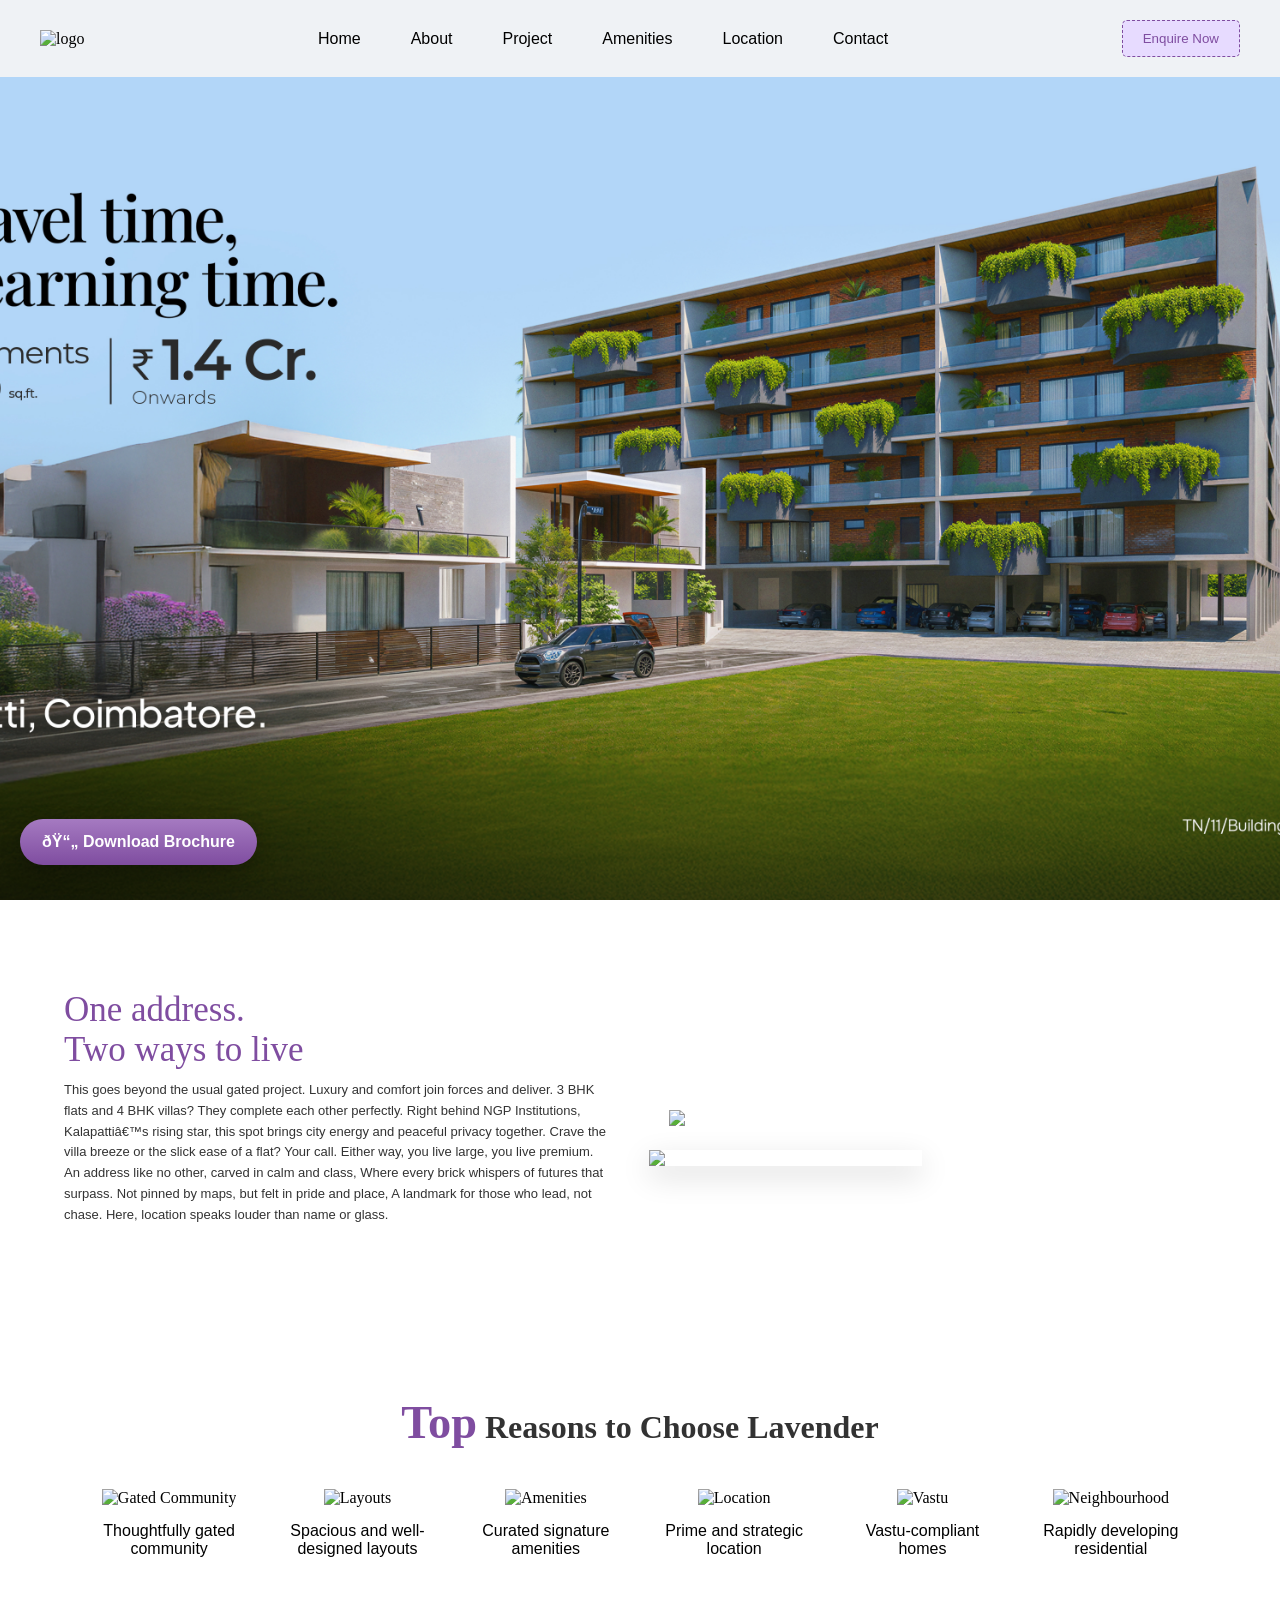
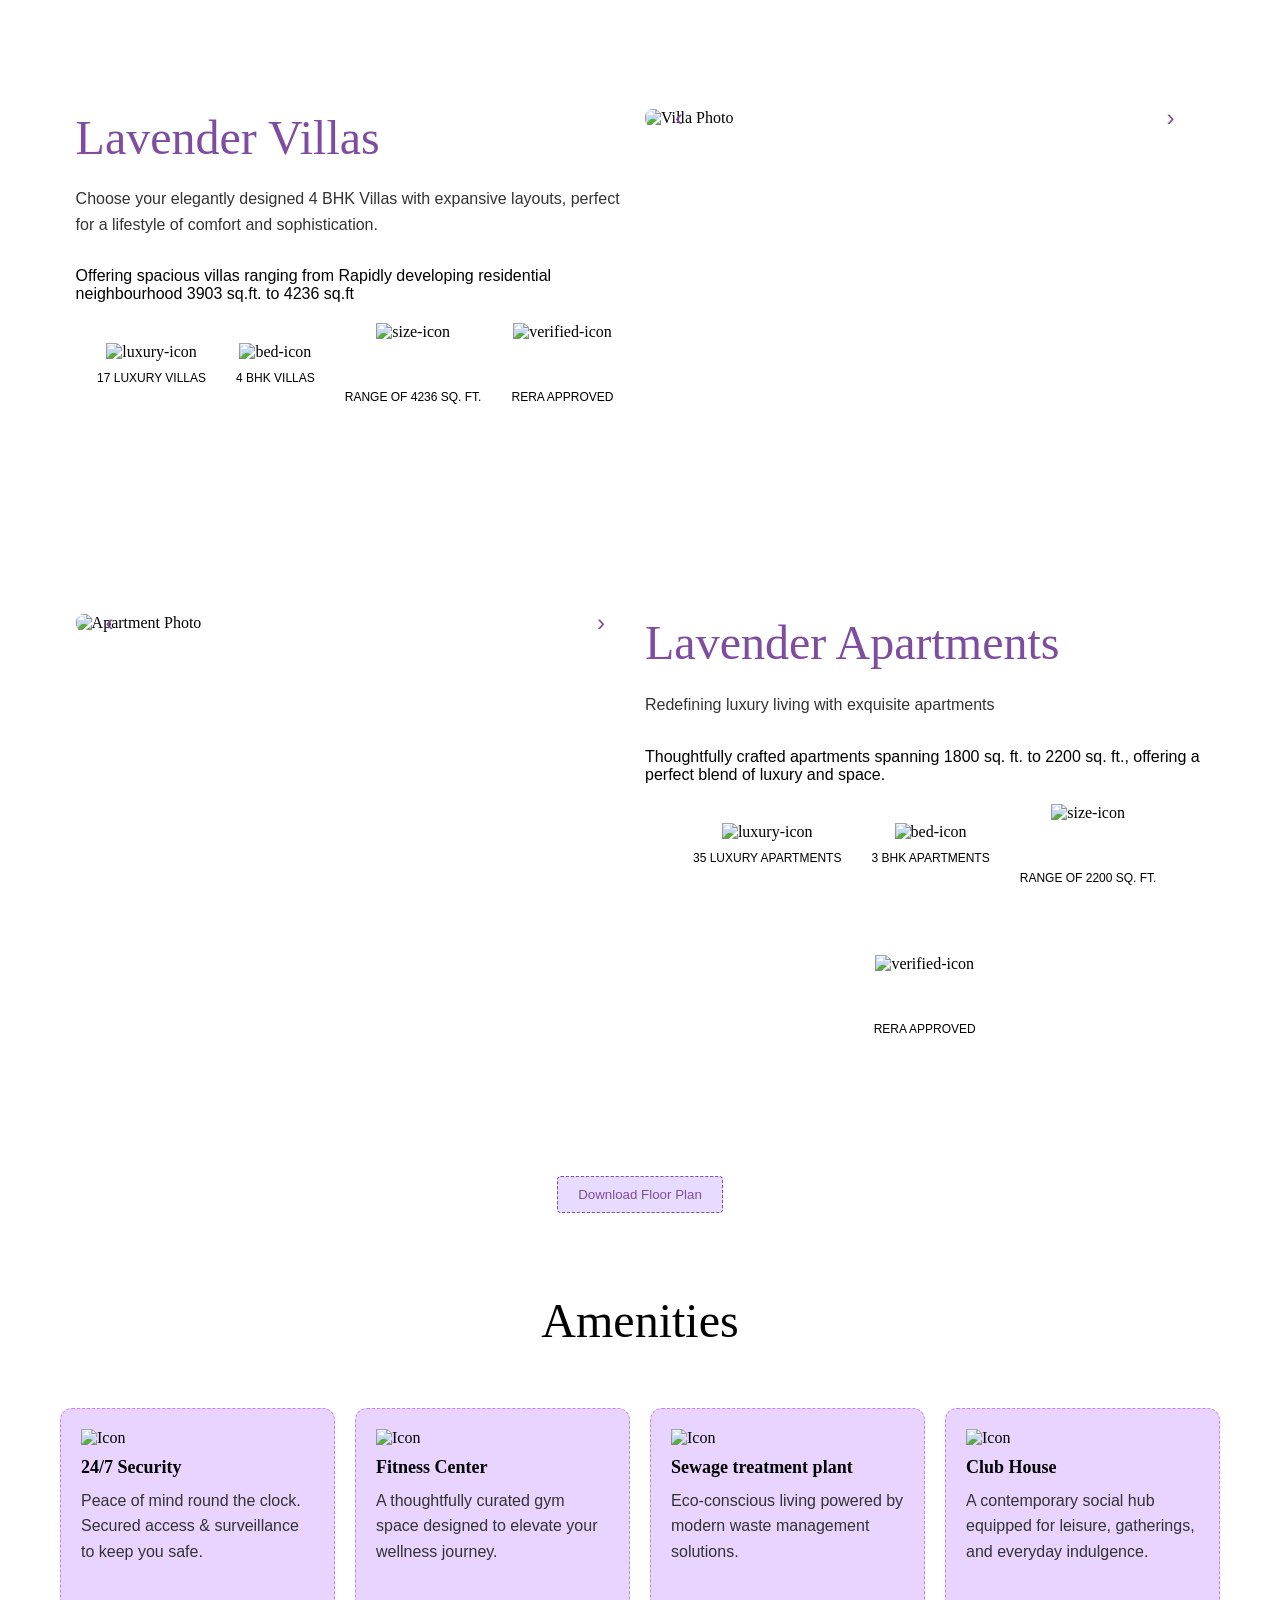
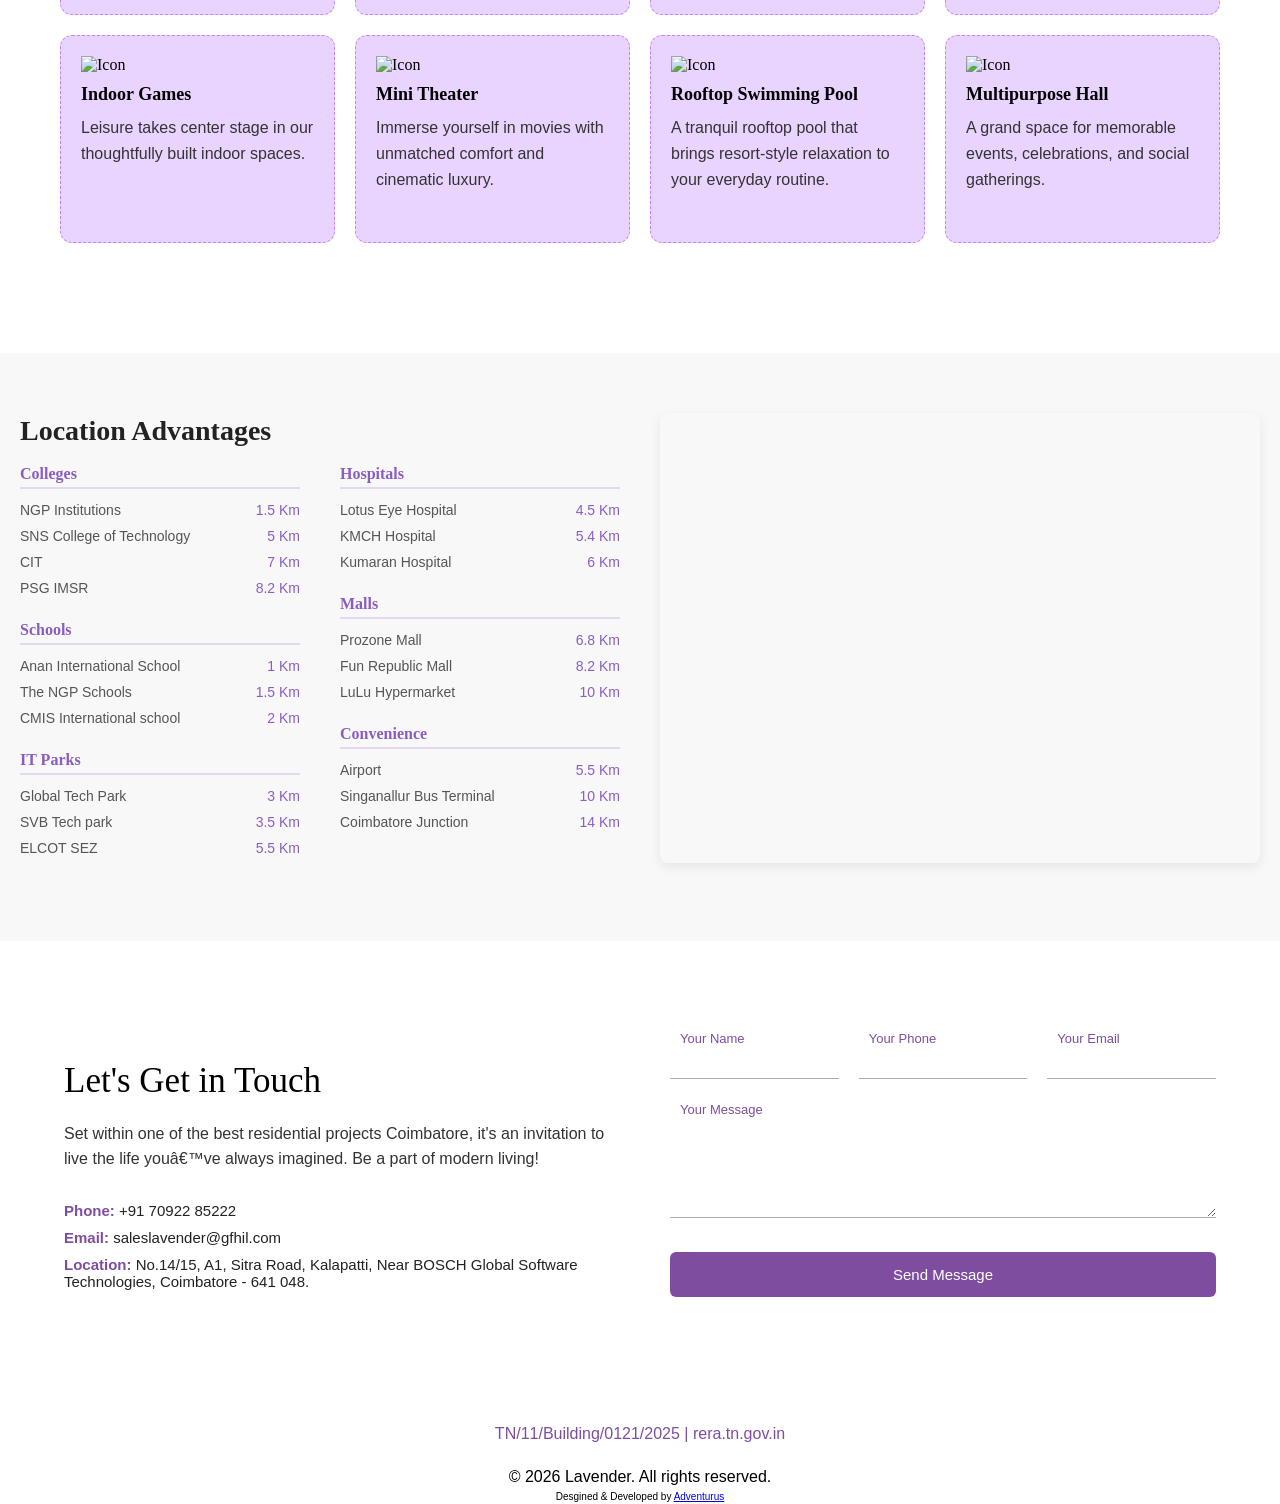
==== commit 572f6a8d: "banner&formvalidation" ====
--- a/index.html
+++ b/index.html
@@ -501,7 +501,7 @@
 
       <!-- Footer Section -->
       <footer>
-        <p>&copy; 2025 Lavender. All rights reserved.</p>
+        <p>&copy; 2026 Lavender. All rights reserved.</p>
         <small
           >Desgined & Developed by
           <a href="https://adventurus.co/" target="_blank">Adventurus</a></small
@@ -546,7 +546,7 @@
             ></textarea>
             <div
               class="g-recaptcha"
-              data-sitekey="6Ld3KMArAAAAAIor_SQCQX7s_qRPs9vsWfHlj7yL"
+              data-sitekey="6LcxSbgsAAAAAEbKnWs2NjOt0xFSSy2d_iCtiltA"
             ></div>
             <small class="error captcha-error"></small>
             <button class="modal-styled-btn" type="submit">Submit</button>
@@ -661,65 +661,20 @@
         });
       });
     </script>
-    <!-- Enquiry Modal -->
-    <script>
-      document.addEventListener("DOMContentLoaded", () => {
-        const modal = document.getElementById("myModal");
-        const closeBtn = modal.querySelector(".close");
-        const enquireBtn = document.getElementById("enquireBtn");
-        const downloadTypeInput = document.getElementById("downloadType");
-
-        // --- Auto popup after 5s ---
-        window.addEventListener("load", () => {
-          setTimeout(() => {
-            modal.style.display = "flex";
-          }, 5000);
-        });
-
-        // --- Open modal on Enquire button ---
-        if (enquireBtn) {
-          enquireBtn.addEventListener("click", () => {
-            modal.style.display = "flex";
-          });
-        }
-
-        // --- Open modal on Download buttons ---
-        document.querySelectorAll(".download-btn").forEach((btn) => {
-          btn.addEventListener("click", function () {
-            if (downloadTypeInput) {
-              downloadTypeInput.value = this.dataset.type || "";
-            }
-            modal.style.display = "flex";
-            console.log("Modal opened for:", this.dataset.type);
-          });
-        });
-
-        // --- Close modal on close icon ---
-        closeBtn.addEventListener("click", () => {
-          modal.style.display = "none";
-        });
-
-        // --- Close modal when clicking outside ---
-        window.addEventListener("click", (e) => {
-          if (e.target === modal) {
-            modal.style.display = "none";
-          }
-        });
-      });
-    </script>
+
     <!-- Main Slider -->
     <script>
       document.addEventListener("DOMContentLoaded", () => {
         // 3 desktop images
         const desktopImages = [
-          "./assets/images/banner/Green Housing Lavender web banner - 1.jpg",
-          "./assets/images/banner/Green Housing Lavender web banner - 2.jpg",
+          "./assets/images/banner/desk-1.jpeg",
+          "./assets/images/banner/desk-2.jpeg",
         ];
 
         // 3 mobile images
         const mobileImages = [
-          "./assets/images/banner/Green Housing Lavender Mobile banner - 1.jpeg",
-          "./assets/images/banner/Green Housing Lavender Mobile banner - 2.jpeg",
+          "./assets/images/banner/mob-1.jpeg",
+          "./assets/images/banner/mob-2.jpeg",
         ];
 
         const section = document.querySelector(".main-slider");
@@ -737,400 +692,6 @@
         changeSlide();
         setInterval(changeSlide, 4000);
       });
-    </script>
-
-    <!-- Validation -->
-    <!-- ✅ Script for enquiry-form1 -->
-    <script>
-      document.addEventListener("DOMContentLoaded", function () {
-        const sheetURL =
-          "https://script.google.com/macros/s/AKfycbxlPQE1M48uP4RmOwSEqW94EqSST6Fnzyhz1HwhVkdLIWKzq2SanfiiIX7eHdZx1ZFk/exec";
-        const crmURL =
-          "https://aubackend.adventurus.in/api/webhook/third-party";
-
-        const form1 = document.getElementById("enquiry-form1");
-        if (form1) {
-          form1.addEventListener("submit", function (e) {
-            e.preventDefault();
-
-            const name = form1.querySelector("[name='name']");
-            const phone = form1.querySelector("[name='phone']");
-            const email = form1.querySelector("[name='email']");
-            const captchaError = form1.querySelector(".captcha-error");
-
-            let isValid = true;
-
-            // Name
-            if (!validateField(name, "Name is required")) isValid = false;
-
-            // Phone
-            if (!validatePhone(phone)) isValid = false;
-
-            // Email
-            if (!validateEmail(email)) isValid = false;
-
-            // CAPTCHA
-            const captchaResponse = grecaptcha.getResponse();
-            if (!captchaResponse) {
-              captchaError.textContent = "Please verify captcha";
-              isValid = false;
-            } else {
-              captchaError.textContent = "";
-            }
-
-            // STOP if invalid
-            if (!isValid) return;
-
-            const submitBtn = form1.querySelector("button[type='submit']");
-            const originalText = submitBtn.textContent;
-            submitBtn.textContent = "Submitting...";
-            submitBtn.disabled = true;
-
-            const formData = new FormData(form1);
-            formData.append("g-recaptcha-response", captchaResponse);
-
-            // 1. Google Sheets
-            fetch(sheetURL, { method: "POST", body: formData })
-              .then((res) => res.json())
-              .then((data) => {
-                if (data.result === "success") {
-                  // 2. CRM
-                  const crmPayload = {
-                    leadEmail: formData.get("email"),
-                    leadPhoneNumber: "+91" + formData.get("phone"),
-                    leadSource: "Google",
-                    leadStatus: "New",
-                    leadName: formData.get("name"),
-                    project: 5,
-                    createBy: 6,
-                    leadNotes: formData.get("message"),
-                    company_id: 3,
-                  };
-
-                  return fetch(crmURL, {
-                    method: "POST",
-                    headers: { "Content-Type": "application/json" },
-                    body: JSON.stringify(crmPayload),
-                  });
-                }
-              })
-              .then((res) => (res ? res.json() : null))
-              .then((crmRes) => {
-                console.log("CRM response (Form1):", crmRes);
-                form1.reset();
-                grecaptcha.reset();
-
-                // PDF download (only for form1)
-                const type = document.getElementById("downloadType").value;
-                const pdfFiles = {
-                  apartmentvilla: "Lavendar_Floor_Plan.pdf",
-                  brochure: "Lavendar_Brand_Brochure.pdf",
-                };
-                if (type && pdfFiles[type]) {
-                  const pdf = pdfFiles[type];
-                  const link = document.createElement("a");
-                  link.href = pdf;
-                  link.download = pdf;
-                  document.body.appendChild(link);
-                  link.click();
-                  document.body.removeChild(link);
-                }
-
-                window.location.href = "thankyou.html";
-              })
-              .catch((err) => {
-                console.error("Error (Form1):", err);
-                alert("Failed to submit form.");
-              })
-              .finally(() => {
-                submitBtn.textContent = originalText;
-                submitBtn.disabled = false;
-              });
-          });
-        }
-      });
-<<<<<<< Updated upstream
-    });
-  </script>
-  <!-- Main Slider -->
-  <script>
-    document.addEventListener("DOMContentLoaded", () => {
-      // 3 desktop images
-      const desktopImages = [
-        "./assets/images/banner/Green Housing Lavender web banner - 1.jpeg",
-        "./assets/images/banner/Green Housing Lavender web banner - 2.jpeg",
-      ];
-=======
-    </script>
-    <!-- ✅ Script for enquiryForm -->
-    <script>
-      document.addEventListener("DOMContentLoaded", function () {
-        const sheetURL =
-          "https://script.google.com/macros/s/AKfycbxlPQE1M48uP4RmOwSEqW94EqSST6Fnzyhz1HwhVkdLIWKzq2SanfiiIX7eHdZx1ZFk/exec";
-        const crmURL =
-          "https://aubackend.adventurus.in/api/webhook/third-party";
->>>>>>> Stashed changes
-
-        const form2 = document.getElementById("enquiryForm");
-        if (form2) {
-          form2.addEventListener("submit", function (e) {
-            e.preventDefault();
-
-            const name = form1.querySelector("[name='name']");
-            const phone = form1.querySelector("[name='phone']");
-            const email = form1.querySelector("[name='email']");
-            const captchaError = form1.querySelector(".captcha-error");
-
-            let isValid = true;
-
-            // Name
-            if (!validateField(name, "Name is required")) isValid = false;
-
-            // Phone
-            if (!validatePhone(phone)) isValid = false;
-
-            // Email
-            if (!validateEmail(email)) isValid = false;
-
-            // CAPTCHA
-            const captchaResponse = grecaptcha.getResponse();
-            if (!captchaResponse) {
-              captchaError.textContent = "Please verify captcha";
-              isValid = false;
-            } else {
-              captchaError.textContent = "";
-            }
-
-            // STOP if invalid
-            if (!isValid) return;
-
-            const submitBtn = form2.querySelector("button[type='submit']");
-            const originalText = submitBtn.textContent;
-            submitBtn.textContent = "Submitting...";
-            submitBtn.disabled = true;
-
-            const formData = new FormData(form2);
-
-            // 1. Google Sheets
-            fetch(sheetURL, { method: "POST", body: formData })
-              .then((res) => res.json())
-              .then((data) => {
-                if (data.result === "success") {
-                  // 2. CRM
-                  const crmPayload = {
-                    leadEmail: formData.get("email"),
-                    leadPhoneNumber: "+91" + formData.get("phone"),
-                    leadSource: "Google",
-                    leadStatus: "New",
-                    leadName: formData.get("name"),
-                    project: 5,
-                    createBy: 6,
-                    leadNotes: formData.get("message"),
-                    company_id: 3,
-                  };
-
-<<<<<<< Updated upstream
-              // PDF download (only for form1)
-              const type = document.getElementById("downloadType").value;
-              const pdfFiles = {
-                apartmentvilla: "Lavendar_Floor_Plan.pdf",
-                brochure: "Lavendar_Brand_Brochure.pdf",
-              };
-              if (type && pdfFiles[type]) {
-                const pdf = pdfFiles[type];
-                const link = document.createElement("a");
-                link.href = pdf;
-                link.download = pdf;
-                document.body.appendChild(link);
-                link.click();
-                document.body.removeChild(link);
-              }
-
-              window.location.href = "thankyou.html";
-            })
-            .catch((err) => {
-              console.error("Error (Form1):", err);
-              alert("Failed to submit form.");
-            })
-            .finally(() => {
-              submitBtn.textContent = originalText;
-              submitBtn.disabled = false;
-            });
-        });
-      }
-    });
-  </script>
-  <!-- ✅ Script for enquiryForm -->
-  <script>
-    document.addEventListener("DOMContentLoaded", function () {
-      const sheetURL =
-        "https://script.google.com/macros/s/AKfycbxlPQE1M48uP4RmOwSEqW94EqSST6Fnzyhz1HwhVkdLIWKzq2SanfiiIX7eHdZx1ZFk/exec";
-      const crmURL = "https://aubackend.adventurus.in/api/webhook/third-party";
-
-      const form2 = document.getElementById("enquiryForm");
-      if (form2) {
-        form2.addEventListener("submit", function (e) {
-          e.preventDefault();
-
-          const submitBtn = form2.querySelector("button[type='submit']");
-          const originalText = submitBtn.textContent;
-          submitBtn.textContent = "Submitting...";
-          submitBtn.disabled = true;
-
-          const formData = new FormData(form2);
-
-          // 1. Google Sheets
-          fetch(sheetURL, { method: "POST", body: formData })
-            .then((res) => res.json())
-            .then((data) => {
-              if (data.result === "success") {
-                // 2. CRM
-                const crmPayload = {
-                  leadEmail: formData.get("email"),
-                  leadPhoneNumber: "+91" + formData.get("phone"),
-                  leadSource: "Google",
-                  leadStatus: "New",
-                  leadName: formData.get("name"),
-                  project: 5,
-                  createBy: 6,
-                  leadNotes: formData.get("message"),
-                  company_id: 3,
-                };
-
-                return fetch(crmURL, {
-                  method: "POST",
-                  headers: { "Content-Type": "application/json" },
-                  body: JSON.stringify(crmPayload),
-                });
-              }
-            })
-            .then((res) => (res ? res.json() : null))
-            .then((crmRes) => {
-              console.log("CRM response (Form2):", crmRes);
-              form2.reset();
-              window.location.href = "thankyou.html";
-            })
-            .catch((err) => {
-              console.error("Error (Form2):", err);
-              alert("Failed to submit form.");
-            })
-            .finally(() => {
-              submitBtn.textContent = originalText;
-              submitBtn.disabled = false;
-            });
-        });
-      }
-    });
-  </script>
-  <script>
-   const url = "https://aubackend.adventurus.in";
-    window.WIDGET_CONFIG = {
-      apiUrl: `${url}`,
-      aiUrl: "https://chatagent.adventurus.in",
-      apiKey: "fac796d6-8a35-4ab6-b554-81cdb752205e",
-      project_id: "210",
-      position: "bottom-right",
-      theme: "light",
-      language: "en",
-      autoOpen: true,
-      requireUserDetails: true,
-      branding: {
-        name: "GREENFIELD",
-        subtitle: "Your Personal Home Advisor",
-        logo: "https://lavender.greenfieldhousingindia.com/assets/images/faviocn.png",
-        buttonText: "Book a site visit",
-        headerBgColor: "#aaa5ffeb",
-        bodyBgColor: "linear-gradient(to right top, #b97ff0, #a573ea, #8f68e4, #775ddf, #5a53d9)",
-        buttonBgColor: "linear-gradient(to right, #caa0f7, #c093f4, #b586f2, #aa79ef, #9e6ced)",
-        headerColor: "#fff",
-        bodyColor: "#fff",
-        bodyDescriptionColor: "#e6e7e8"
-      },
-
-      welcomeMessage: {
-        title: "",
-        content: ""
-      },
-
-      userDetailsForm: {
-        title: "Ready To Own Your Next Address?",
-        subtitle: "Let's get to know you.",
-        description: "Your details are safe. Only relevant property updates.",
-        fields: {
-          name: { label: "Full Name : ", placeholder: "So we know what to call you", required: true },
-          email: { label: "Email : ", placeholder: "For brochures and price sheet", required: true },
-          phone: { label: "Phone : ", placeholder: "For Priority access", required: true }
-=======
-                  return fetch(crmURL, {
-                    method: "POST",
-                    headers: { "Content-Type": "application/json" },
-                    body: JSON.stringify(crmPayload),
-                  });
-                }
-              })
-              .then((res) => (res ? res.json() : null))
-              .then((crmRes) => {
-                console.log("CRM response (Form2):", crmRes);
-                form2.reset();
-                window.location.href = "thankyou.html";
-              })
-              .catch((err) => {
-                console.error("Error (Form2):", err);
-                alert("Failed to submit form.");
-              })
-              .finally(() => {
-                submitBtn.textContent = originalText;
-                submitBtn.disabled = false;
-              });
-          });
->>>>>>> Stashed changes
-        }
-      });
-    </script>
-
-    <script>
-      function validateField(input, message) {
-        const errorEl = input.nextElementSibling;
-        if (!input.value.trim()) {
-          errorEl.textContent = message;
-          input.classList.add("error-border");
-          return false;
-        } else {
-          errorEl.textContent = "";
-          input.classList.remove("error-border");
-          return true;
-        }
-      }
-
-      function validateEmail(input) {
-        const errorEl = input.nextElementSibling;
-        const regex = /^[^\s@]+@[^\s@]+\.[^\s@]+$/;
-
-        if (!regex.test(input.value.trim())) {
-          errorEl.textContent = "Enter valid email";
-          input.classList.add("error-border");
-          return false;
-        } else {
-          errorEl.textContent = "";
-          input.classList.remove("error-border");
-          return true;
-        }
-      }
-
-      function validatePhone(input) {
-        const errorEl = input.nextElementSibling;
-        const regex = /^[0-9]{10}$/;
-
-        if (!regex.test(input.value.trim())) {
-          errorEl.textContent = "Enter valid 10-digit number";
-          input.classList.add("error-border");
-          return false;
-        } else {
-          errorEl.textContent = "";
-          input.classList.remove("error-border");
-          return true;
-        }
-      }
     </script>
 
     <script>
@@ -1224,5 +785,303 @@
         console.error("❌ Failed to load chat widget script");
       document.body.appendChild(script);
     </script>
+
+    <script>
+      document.addEventListener("DOMContentLoaded", function () {
+        const sheetURL =
+          "https://script.google.com/macros/s/AKfycbxlPQE1M48uP4RmOwSEqW94EqSST6Fnzyhz1HwhVkdLIWKzq2SanfiiIX7eHdZx1ZFk/exec";
+
+        const crmURL =
+          "https://aubackend.adventurus.in/api/webhook/third-party";
+
+        /* =========================
+     COMMON VALIDATION HELPERS
+  ========================== */
+
+        function getErrorElement(input) {
+          let el = input.nextElementSibling;
+
+          // Skip label if present (for floating form)
+          if (el && el.tagName === "LABEL") {
+            el = el.nextElementSibling;
+          }
+
+          // Ensure it's actually .error
+          if (el && el.classList.contains("error")) {
+            return el;
+          }
+
+          return null;
+        }
+
+        function validateField(input, message) {
+          const errorEl = getErrorElement(input);
+
+          if (!input.value.trim()) {
+            errorEl.textContent = message;
+            input.classList.add("error-border");
+            return false;
+          } else {
+            errorEl.textContent = "";
+            input.classList.remove("error-border");
+            return true;
+          }
+        }
+
+        function validateEmail(input) {
+          const errorEl = getErrorElement(input);
+          const regex = /^[^\s@]+@[^\s@]+\.[^\s@]+$/;
+
+          if (!regex.test(input.value.trim())) {
+            errorEl.textContent = "Enter valid email";
+            input.classList.add("error-border");
+            return false;
+          } else {
+            errorEl.textContent = "";
+            input.classList.remove("error-border");
+            return true;
+          }
+        }
+
+        function validatePhone(input) {
+          const errorEl = getErrorElement(input);
+          const regex = /^[0-9]{10}$/;
+
+          if (!regex.test(input.value.trim())) {
+            errorEl.textContent = "Enter valid 10-digit number";
+            input.classList.add("error-border");
+            return false;
+          } else {
+            errorEl.textContent = "";
+            input.classList.remove("error-border");
+            return true;
+          }
+        }
+
+        /* =========================
+     FORM 1 (MODAL)
+  ========================== */
+
+        const form1 = document.getElementById("enquiry-form1");
+
+        if (form1) {
+          form1.addEventListener("submit", function (e) {
+            e.preventDefault();
+
+            const name = form1.querySelector("[name='name']");
+            const phone = form1.querySelector("[name='phone']");
+            const email = form1.querySelector("[name='email']");
+            const captchaError = form1.querySelector(".captcha-error");
+
+            let isValid = true;
+
+            if (!validateField(name, "Name is required")) isValid = false;
+            if (!validatePhone(phone)) isValid = false;
+            if (!validateEmail(email)) isValid = false;
+
+            const captchaResponse = grecaptcha.getResponse();
+            if (!captchaResponse) {
+              captchaError.textContent = "Please verify captcha";
+              isValid = false;
+            } else {
+              captchaError.textContent = "";
+            }
+
+            if (!isValid) return;
+
+            const submitBtn = form1.querySelector("button[type='submit']");
+            const originalText = submitBtn.textContent;
+            submitBtn.textContent = "Submitting...";
+            submitBtn.disabled = true;
+
+            const formData = new FormData(form1);
+            formData.append("g-recaptcha-response", captchaResponse);
+
+            fetch(sheetURL, { method: "POST", body: formData })
+              .then((res) => res.text())
+              .then((data) => {
+                console.log("Form1 Sheet:", data);
+
+                let parsed;
+                try {
+                  parsed = JSON.parse(data);
+                } catch {
+                  parsed = { result: "success" };
+                }
+
+                if (parsed.result === "success") {
+                  const crmPayload = {
+                    leadEmail: formData.get("email"),
+                    leadPhoneNumber: "+91" + formData.get("phone"),
+                    leadSource: "Google",
+                    leadStatus: "New",
+                    leadName: formData.get("name"),
+                    project: 5,
+                    createBy: 6,
+                    leadNotes: formData.get("message"),
+                    company_id: 3,
+                  };
+
+                  return fetch(crmURL, {
+                    method: "POST",
+                    headers: { "Content-Type": "application/json" },
+                    body: JSON.stringify(crmPayload),
+                  });
+                }
+              })
+              .then((res) => (res ? res.json() : null))
+              .then(() => {
+                form1.reset();
+                grecaptcha.reset();
+
+                // PDF download
+                const type = document.getElementById("downloadType").value;
+                const pdfFiles = {
+                  apartmentvilla: "Lavendar_Floor_Plan.pdf",
+                  brochure: "Lavendar_Brand_Brochure.pdf",
+                };
+
+                if (type && pdfFiles[type]) {
+                  const link = document.createElement("a");
+                  link.href = pdfFiles[type];
+                  link.download = pdfFiles[type];
+                  document.body.appendChild(link);
+                  link.click();
+                  document.body.removeChild(link);
+                }
+
+                window.location.href = "thankyou.html";
+              })
+              .catch((err) => {
+                console.error("Form1 Error:", err);
+                alert("Failed to submit form.");
+              })
+              .finally(() => {
+                submitBtn.textContent = originalText;
+                submitBtn.disabled = false;
+              });
+          });
+        }
+
+        /* =========================
+     FORM 2 (RIGHT FORM)
+  ========================== */
+
+        const form2 = document.getElementById("enquiryForm");
+
+        if (form2) {
+          form2.addEventListener("submit", function (e) {
+            e.preventDefault();
+
+            const name = form2.querySelector("[name='name']");
+            const phone = form2.querySelector("[name='phone']");
+            const email = form2.querySelector("[name='email']");
+
+            let isValid = true;
+
+            if (!validateField(name, "Name is required")) isValid = false;
+            if (!validatePhone(phone)) isValid = false;
+            if (!validateEmail(email)) isValid = false;
+
+            if (!isValid) return;
+
+            const submitBtn = form2.querySelector("button[type='submit']");
+            const originalText = submitBtn.textContent;
+            submitBtn.textContent = "Submitting...";
+            submitBtn.disabled = true;
+
+            const formData = new FormData(form2);
+
+            fetch(sheetURL, { method: "POST", body: formData })
+              .then((res) => res.text())
+              .then((data) => {
+                console.log("Form2 Sheet:", data);
+
+                let parsed;
+                try {
+                  parsed = JSON.parse(data);
+                } catch {
+                  parsed = { result: "success" };
+                }
+
+                if (parsed.result === "success") {
+                  const crmPayload = {
+                    leadEmail: formData.get("email"),
+                    leadPhoneNumber: "+91" + formData.get("phone"),
+                    leadSource: "Google",
+                    leadStatus: "New",
+                    leadName: formData.get("name"),
+                    project: 5,
+                    createBy: 6,
+                    leadNotes: formData.get("message"),
+                    company_id: 3,
+                  };
+
+                  return fetch(crmURL, {
+                    method: "POST",
+                    headers: { "Content-Type": "application/json" },
+                    body: JSON.stringify(crmPayload),
+                  });
+                }
+              })
+              .then((res) => (res ? res.json() : null))
+              .then(() => {
+                form2.reset();
+                window.location.href = "thankyou.html";
+              })
+              .catch((err) => {
+                console.error("Form2 Error:", err);
+                alert("Failed to submit form.");
+              })
+              .finally(() => {
+                submitBtn.textContent = originalText;
+                submitBtn.disabled = false;
+              });
+          });
+        }
+
+        /* =========================
+     MODAL CONTROL
+  ========================== */
+
+        const modal = document.getElementById("myModal");
+        const closeBtn = modal?.querySelector(".close");
+        const enquireBtn = document.getElementById("enquireBtn");
+        const downloadTypeInput = document.getElementById("downloadType");
+
+        window.addEventListener("load", () => {
+          setTimeout(() => {
+            if (modal) modal.style.display = "flex";
+          }, 5000);
+        });
+
+        if (enquireBtn) {
+          enquireBtn.addEventListener("click", () => {
+            modal.style.display = "flex";
+          });
+        }
+
+        document.querySelectorAll(".download-btn").forEach((btn) => {
+          btn.addEventListener("click", function () {
+            if (downloadTypeInput) {
+              downloadTypeInput.value = this.dataset.type || "";
+            }
+            modal.style.display = "flex";
+          });
+        });
+
+        if (closeBtn) {
+          closeBtn.addEventListener("click", () => {
+            modal.style.display = "none";
+          });
+        }
+
+        window.addEventListener("click", (e) => {
+          if (e.target === modal) {
+            modal.style.display = "none";
+          }
+        });
+      });
+    </script>
   </body>
 </html>
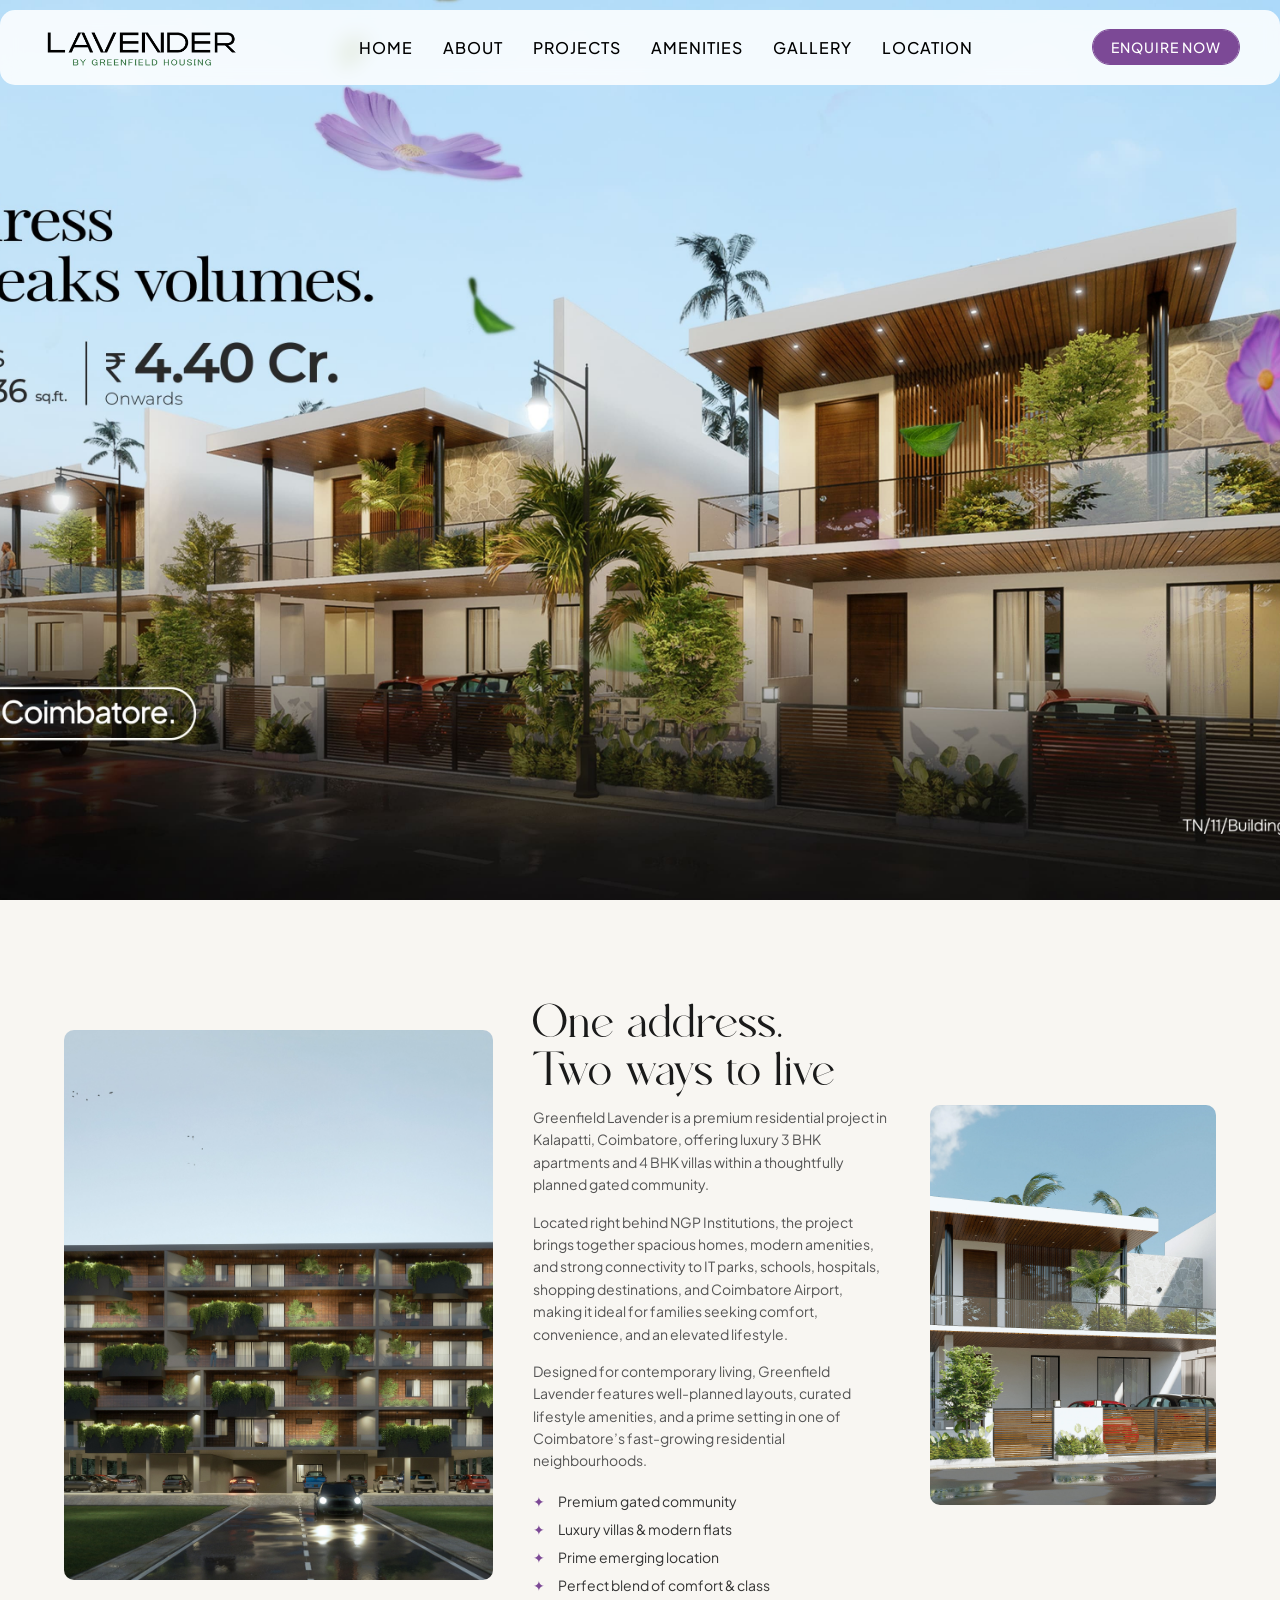
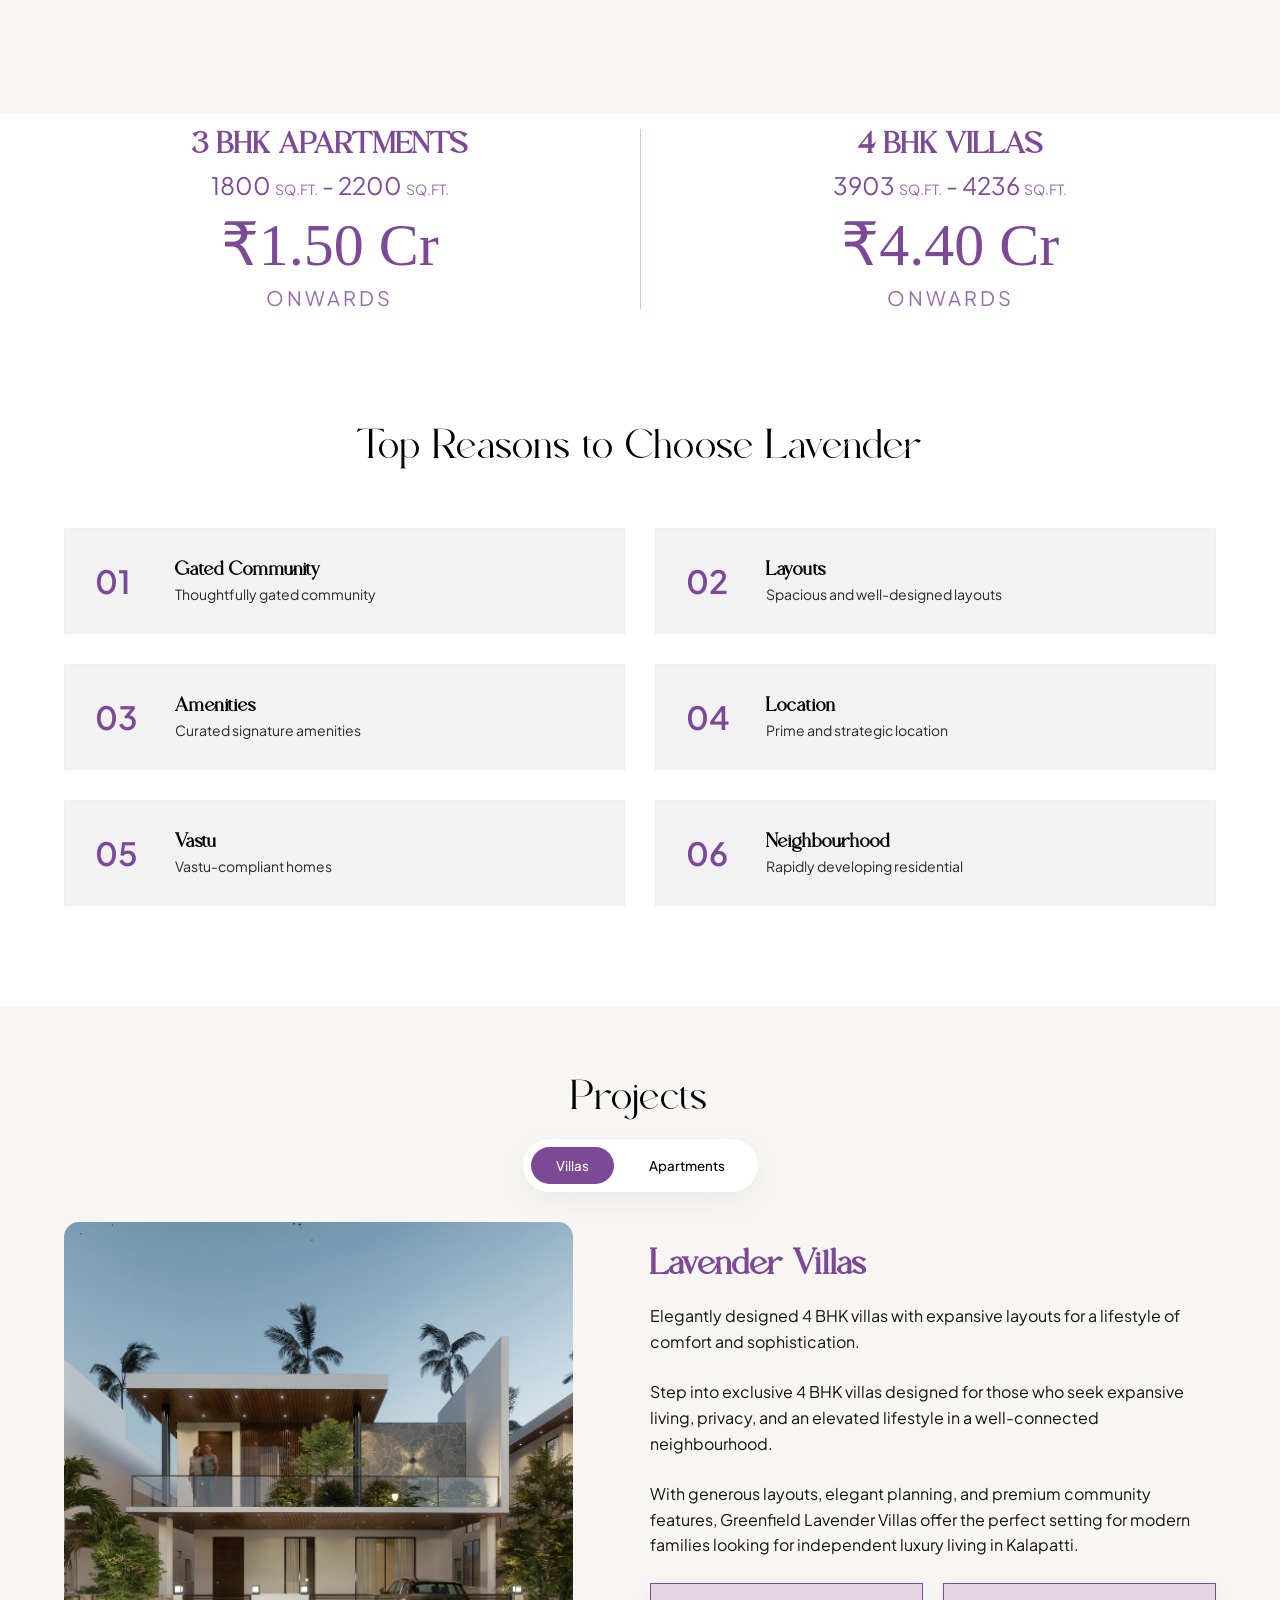
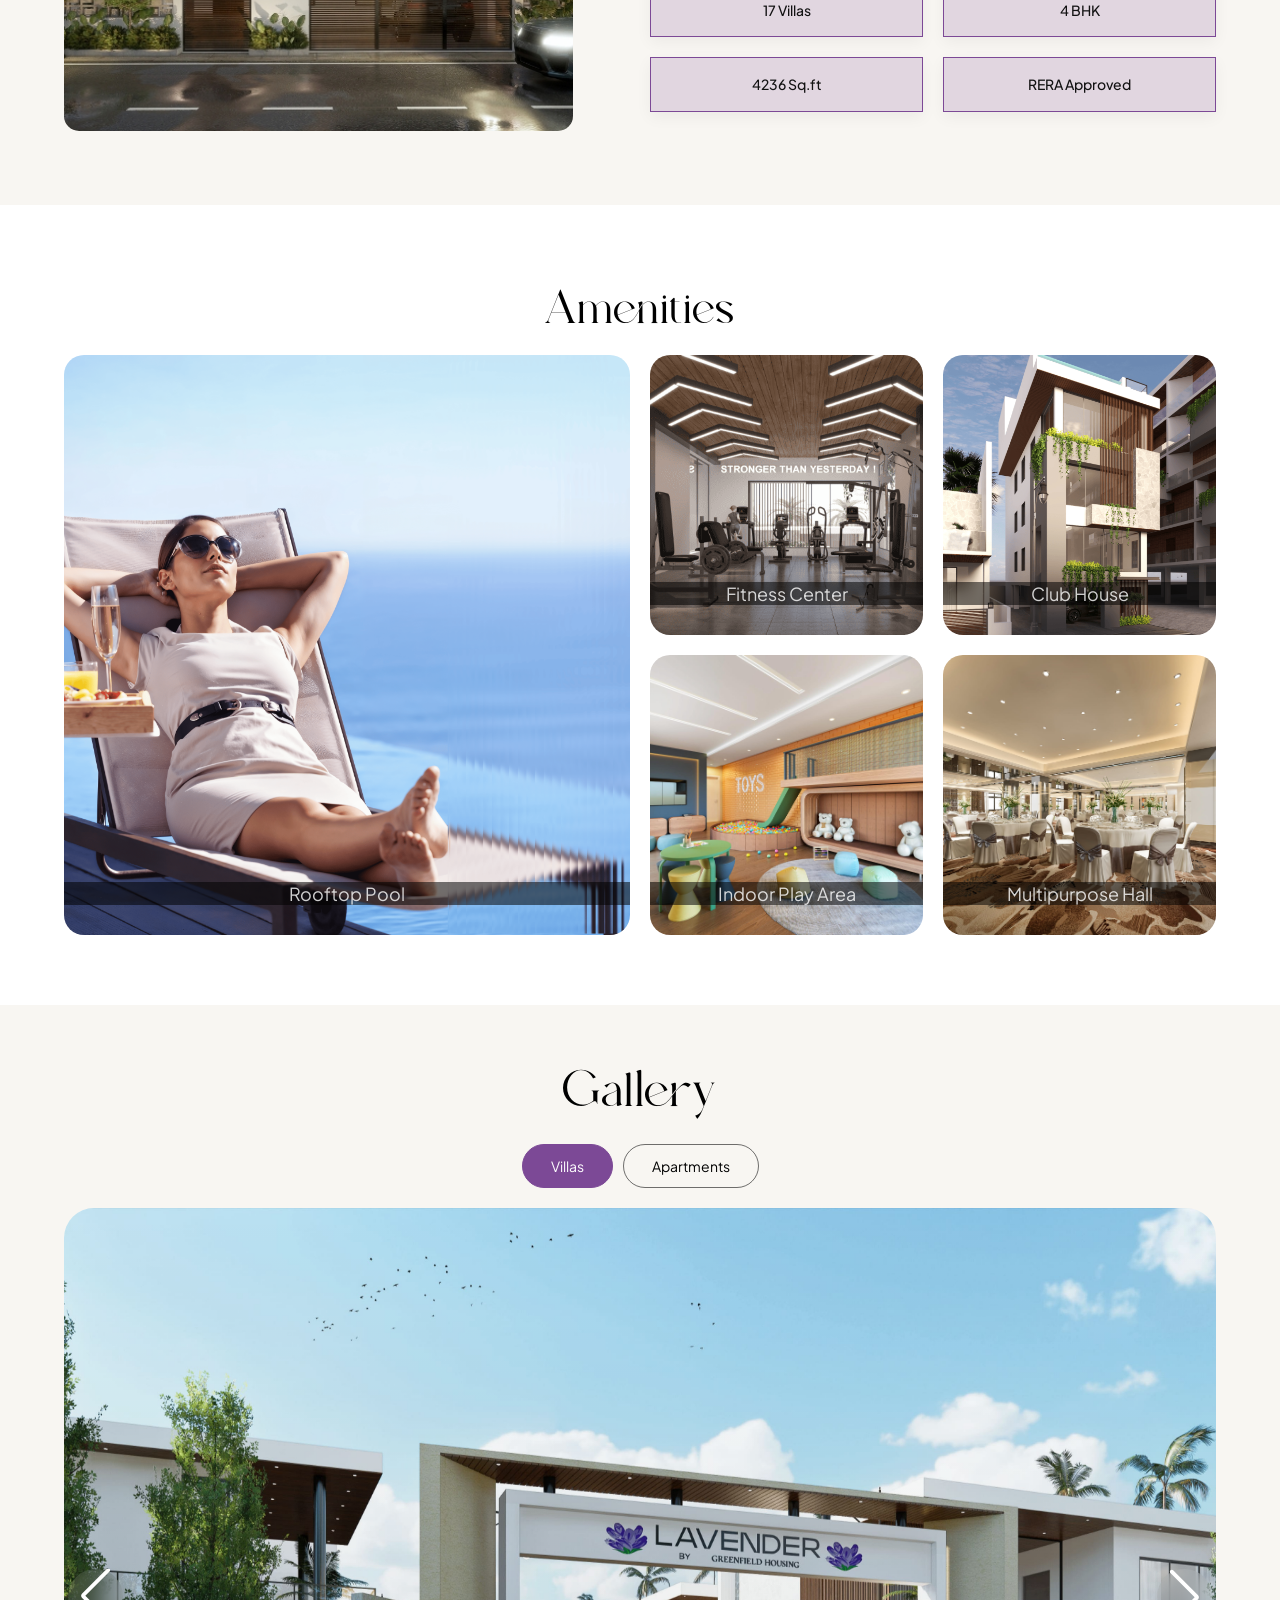
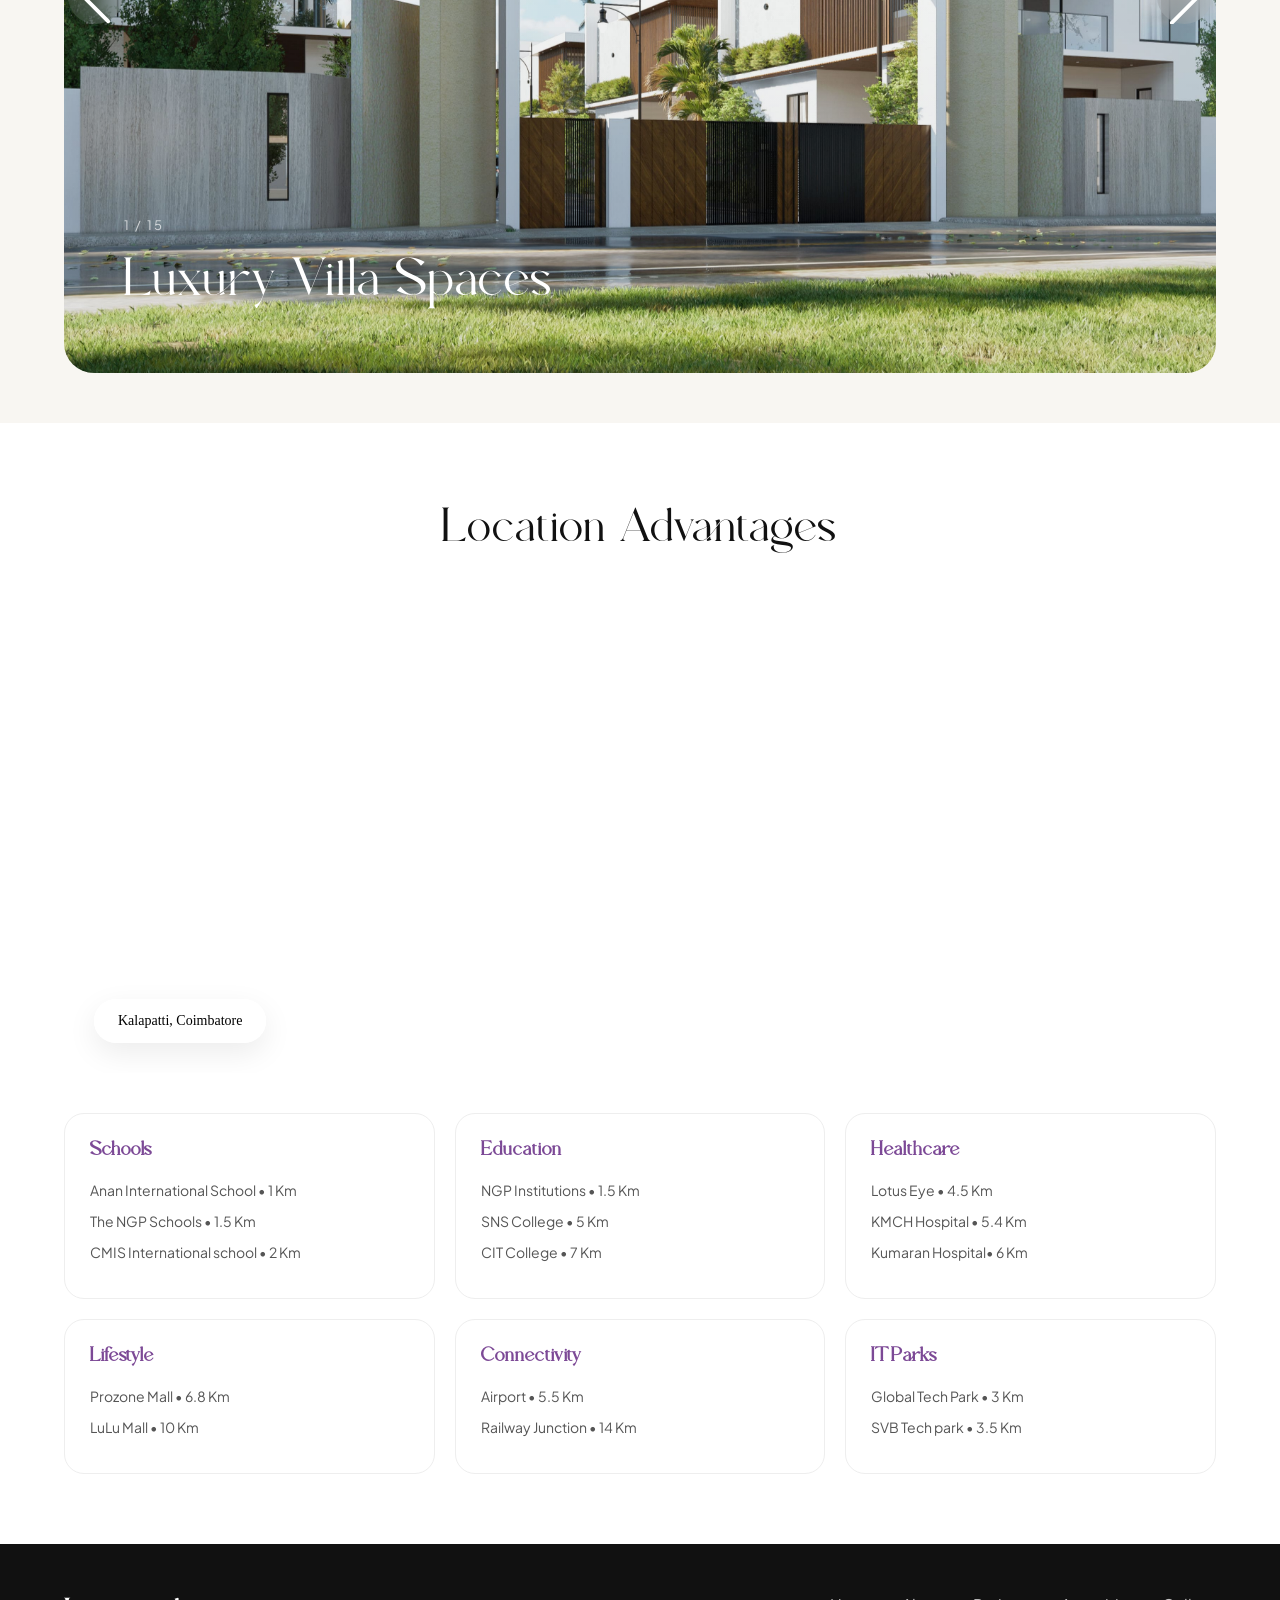
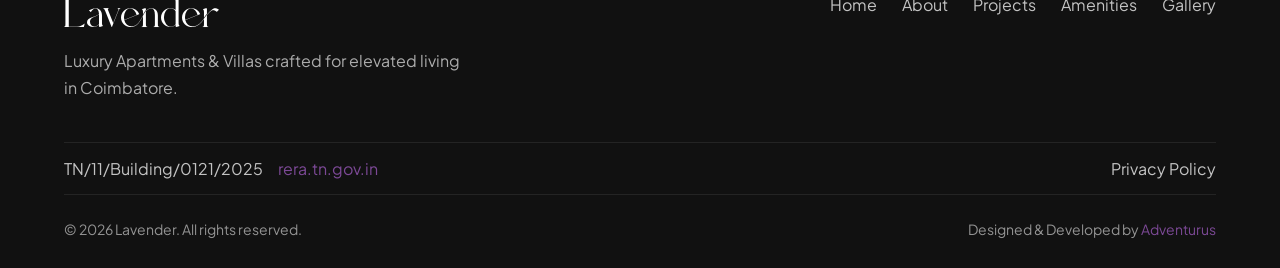
==== commit bf01673b: "Update site with lavender_new" ====
--- a/index.html
+++ b/index.html
@@ -1,1087 +1,155 @@
-<!doctype html>
-<html lang="en">
-  <head>
-    <!-- Meta Pixel Code -->
-    <script>
-      !(function (f, b, e, v, n, t, s) {
-        if (f.fbq) return;
-        n = f.fbq = function () {
-          n.callMethod
-            ? n.callMethod.apply(n, arguments)
-            : n.queue.push(arguments);
-        };
-        if (!f._fbq) f._fbq = n;
-        n.push = n;
-        n.loaded = !0;
-        n.version = "2.0";
-        n.queue = [];
-        t = b.createElement(e);
-        t.async = !0;
-        t.src = v;
-        s = b.getElementsByTagName(e)[0];
-        s.parentNode.insertBefore(t, s);
-      })(
-        window,
-        document,
-        "script",
-        "https://connect.facebook.net/en_US/fbevents.js",
-      );
-      fbq("init", "1458312591911963");
-      fbq("track", "PageView");
-    </script>
-    <noscript
-      ><img
-        height="1"
-        width="1"
-        style="display: none"
-        src="https://www.facebook.com/tr?id=1458312591911963&ev=PageView&noscript=1"
-    /></noscript>
-    <!-- End Meta Pixel Code -->
-    <meta charset="UTF-8" />
-    <meta name="viewport" content="width=device-width, initial-scale=1.0" />
-    <title>Luxury Apartments & Villas in Coimbatore</title>
-    <link rel="stylesheet" href="./assets/scss/style.css" />
-    <link
-      rel="shortcut icon"
-      href="./assets/images/faviocn.png"
-      type="image/x-icon"
-    />
-    <script src="https://www.google.com/recaptcha/api.js" async defer></script>
-    <!-- Google tag (gtag.js) -->
-    <script
-      async
-      src="https://www.googletagmanager.com/gtag/js?id=AW-17576117111"
-    ></script>
-    <script>
-      window.dataLayer = window.dataLayer || [];
-      function gtag() {
-        dataLayer.push(arguments);
-      }
-      gtag("js", new Date());
-
-      gtag("config", "AW-17576117111");
-    </script>
-  </head>
-  <body>
-    <main>
-      <!-- floating download -->
-      <button class="download-btn floating-download-btn" data-type="brochure">
-        📄 Download Brochure
-      </button>
-      <!-- header -->
-      <header>
-        <div class="logo">
-          <img src="./assets/images/logo.png" alt="logo" />
-        </div>
-        <nav class="nav-links" id="navLinks">
-          <a href="#home">Home</a>
-          <a href="#about">About</a>
-          <a href="#project">Project</a>
-          <a href="#amenities">Amenities</a>
-
-          <a href="#location">Location</a>
-          <a href="#contact">Contact</a>
-        </nav>
-        <div class="contact">
-          <!-- enquire -->
-          <button id="enquireBtn">Enquire Now</button>
-        </div>
-        <div class="hamburger" id="hamburger">
-          <span class="bar"></span>
-          <span class="bar"></span>
-          <span class="bar"></span>
-        </div>
-      </header>
-
-      <!-- main slider -->
-      <section class="main-slider" id="home"></section>
-
-      <!-- residence section -->
-      <section class="residence-section" id="about">
-        <div class="left-content">
-          <!-- <a href="#" class="download-link">
-            <i class="icon"></i> Download Brochure
-          </a> -->
-          <!-- <span>About</span> -->
-          <h1>One address. <br />Two ways to live</h1>
-          <p>
-            This goes beyond the usual gated project. Luxury and comfort join
-            forces and deliver. 3 BHK flats and 4 BHK villas? They complete each
-            other perfectly. Right behind NGP Institutions, Kalapatti’s rising
-            star, this spot brings city energy and peaceful privacy together.
-            Crave the villa breeze or the slick ease of a flat? Your call.
-            Either way, you live large, you live premium. An address like no
-            other, carved in calm and class, Where every brick whispers of
-            futures that surpass. Not pinned by maps, but felt in pride and
-            place, A landmark for those who lead, not chase. Here, location
-            speaks louder than name or glass.
-          </p>
-
-          <!-- <a href="#" class="view-gallery">View Gallery</a> -->
-        </div>
-
-        <div class="right-content">
-          <div class="img-stack">
-            <img src="./assets/images/second-back.jpg" class="img-back" />
-            <img
-              src="./assets/images/second.jpg"
-              class="img-front parallax-img"
-            />
-          </div>
-        </div>
-      </section>
-
-      <!-- reasons section -->
-      <section class="reasons-section">
-        <div class="reasons-container">
-          <h2><span>Top</span> Reasons to Choose Lavender</h2>
-          <div class="reasons-list">
-            <div class="reason-item">
-              <img src="./assets/images/gate.png" alt="Gated Community" />
-              <p>Thoughtfully gated community</p>
-            </div>
-            <div class="reason-item">
-              <img src="./assets/images/dimensions.png" alt="Layouts" />
-              <p>Spacious and well-designed layouts</p>
-            </div>
-            <div class="reason-item">
-              <img src="./assets/images/amenities.png" alt="Amenities" />
-              <p>Curated signature amenities</p>
-            </div>
-            <div class="reason-item">
-              <img src="./assets/images/stroke.png" alt="Location" />
-              <p>Prime and strategic location</p>
-            </div>
-            <div class="reason-item">
-              <img src="./assets/images/cardinal-points.png" alt="Vastu" />
-              <p>Vastu-compliant homes</p>
-            </div>
-            <div class="reason-item">
-              <img src="./assets/images/neh.png" alt="Neighbourhood" />
-              <p>Rapidly developing residential</p>
-            </div>
-          </div>
-        </div>
-      </section>
-
-      <!-- Villas Section -->
-      <section class="property-gallery" id="project">
-        <div class="gallery-left">
-          <h2>Lavender Villas</h2>
-          <p class="description">
-            Choose your elegantly designed 4 BHK Villas with expansive layouts,
-            perfect for a lifestyle of comfort and sophistication.
-          </p>
-          <p>
-            Offering spacious villas ranging from Rapidly developing residential
-            neighbourhood 3903 sq.ft. to 4236 sq.ft
-          </p>
-
-          <div class="info-blocks">
-            <div>
-              <img src="./assets/images/dim.png" alt="luxury-icon" />
-              <p>17 LUXURY VILLAS</p>
-            </div>
-            <div>
-              <img src="./assets/images/bedroom1.png" alt="bed-icon" />
-              <p>4 BHK VILLAS</p>
-            </div>
-            <div>
-              <img
-                src="./assets/images/full-screen.png"
-                class="img-re"
-                alt="size-icon"
-              />
-              <p>RANGE OF 4236 SQ. FT.</p>
-            </div>
-            <div>
-              <img
-                src="./assets/images/verified.png"
-                class="img-re"
-                alt="verified-icon"
-              />
-              <p>RERA APPROVED</p>
-            </div>
-          </div>
-          <!-- <button class="download-btn" data-type="villa">📄 Download Villa Plan</button> -->
-        </div>
-
-        <div class="gallery-right">
-          <div class="photos gallery-content active photo-carousel">
-            <button class="arrow left" onclick="prevImageVillas()">
-              &#8249;
-            </button>
-            <img
-              id="carousel-img-villas"
-              src="./assets/images/ami-img/01-villa.jpg"
-              alt="Villa Photo"
-            />
-            <button class="arrow right" onclick="nextImageVillas()">
-              &#8250;
-            </button>
-          </div>
-        </div>
-      </section>
-
-      <!-- Apartments Section -->
-      <section class="property-gallery1">
-        <div class="gallery-right">
-          <div class="photos gallery-content active photo-carousel">
-            <button class="arrow left" onclick="prevImageApts()">
-              &#8249;
-            </button>
-            <img
-              id="carousel-img-apts"
-              src="./assets/images/ami-img/01-app.jpg"
-              alt="Apartment Photo"
-            />
-            <button class="arrow right" onclick="nextImageApts()">
-              &#8250;
-            </button>
-          </div>
-        </div>
-
-        <div class="gallery-left">
-          <h2>Lavender Apartments</h2>
-          <p class="description">
-            Redefining luxury living with exquisite apartments
-          </p>
-          <p>
-            Thoughtfully crafted apartments spanning 1800 sq. ft. to 2200 sq.
-            ft., offering a perfect blend of luxury and space.
-          </p>
-          <div class="info-blocks">
-            <div>
-              <img src="./assets/images/dim.png" alt="luxury-icon" />
-              <p>35 LUXURY APARTMENTS</p>
-            </div>
-            <div>
-              <img src="./assets/images/bedroom1.png" alt="bed-icon" />
-              <p>3 BHK APARTMENTS</p>
-            </div>
-            <div>
-              <img
-                src="./assets/images/full-screen.png"
-                class="img-re"
-                alt="size-icon"
-              />
-              <p>RANGE OF 2200 SQ. FT.</p>
-            </div>
-            <div>
-              <img
-                src="./assets/images/verified.png"
-                class="img-re"
-                alt="verified-icon"
-              />
-              <p>RERA APPROVED</p>
-            </div>
-          </div>
-          <!-- <button class="download-btn" data-type="apartment">📄 Download Apartment Plan</button> -->
-        </div>
-      </section>
-
-      <!-- Floor Plan Section -->
-      <div class="floor-plan-btn-section">
-        <button
-          class="download-btn download-floorplan"
-          data-type="apartmentvilla"
-        >
-          Download Floor Plan
-        </button>
-      </div>
-
-      <!-- Features Section -->
-      <section class="features-section" id="amenities">
-        <h1>Amenities</h1>
-        <div class="features-grid">
-          <div class="grid-item active">
-            <img src="./assets/images/security-camera.png" alt="Icon" />
-            <h3>24/7 Security</h3>
-            <p>
-              Peace of mind round the clock. Secured access & surveillance to
-              keep you safe.
-            </p>
-          </div>
-          <div class="grid-item">
-            <img src="./assets/images/treadmill.png" alt="Icon" />
-            <h3>Fitness Center</h3>
-            <p>
-              A thoughtfully curated gym space designed to elevate your wellness
-              journey.
-            </p>
-          </div>
-          <div class="grid-item active">
-            <img src="./assets/images/sewage.png" alt="Icon" />
-            <h3>Sewage treatment plant</h3>
-            <p>
-              Eco-conscious living powered by modern waste management solutions.
-            </p>
-          </div>
-          <div class="grid-item">
-            <img src="./assets/images/night-club.png" alt="Icon" />
-            <h3>Club House</h3>
-            <p>
-              A contemporary social hub equipped for leisure, gatherings, and
-              everyday indulgence.
-            </p>
-          </div>
-          <div class="grid-item">
-            <img src="./assets/images/people.png" alt="Icon" />
-            <h3>Indoor Games</h3>
-            <p>
-              Leisure takes center stage in our thoughtfully built indoor
-              spaces.
-            </p>
-          </div>
-          <div class="grid-item active">
-            <img src="./assets/images/park.png" alt="Icon" />
-            <h3>Mini Theater</h3>
-            <p>
-              Immerse yourself in movies with unmatched comfort and cinematic
-              luxury.
-            </p>
-          </div>
-          <div class="grid-item">
-            <img src="./assets/images/swimming-pool.png" alt="Icon" />
-            <h3>Rooftop Swimming Pool</h3>
-            <p>
-              A tranquil rooftop pool that brings resort-style relaxation to
-              your everyday routine.
-            </p>
-          </div>
-          <div class="grid-item active">
-            <img src="./assets/images/swings.png" alt="Icon" />
-            <h3>Multipurpose Hall</h3>
-            <p>
-              A grand space for memorable events, celebrations, and social
-              gatherings.
-            </p>
-          </div>
-        </div>
-      </section>
-
-      <!-- Location Section -->
-      <section class="location-section" id="location">
-        <div class="location-content">
-          <!-- Left Side: Text + Location Advantages -->
-          <div class="location-text">
-            <!-- <p class="sub-heading">Built for Today. Ready for Tomorrow</p> -->
-            <h2>Location Advantages</h2>
-            <!-- <p class="description">
-              Whether you're searching for a premium villas near airport,
-              investing in villas for sale in Kalapatti, or simply choosing a
-              lifestyle upgrade, Lavender gives you the rare combination of
-              privacy, flexibility, and long-term value.
-            </p> -->
-
-            <!-- Location Advantages -->
-            <div class="location-advantages">
-              <div class="advantage-column">
-                <h3>Colleges</h3>
-                <ul>
-                  <li>NGP Institutions <span>1.5 Km</span></li>
-                  <li>SNS College of Technology <span>5 Km</span></li>
-                  <li>CIT <span>7 Km</span></li>
-                  <li>PSG IMSR <span>8.2 Km</span></li>
-                </ul>
-
-                <h3>Schools</h3>
-                <ul>
-                  <li>Anan International School <span>1 Km</span></li>
-                  <li>The NGP Schools <span>1.5 Km</span></li>
-                  <li>CMIS International school <span>2 Km</span></li>
-                </ul>
-
-                <h3>IT Parks</h3>
-                <ul>
-                  <li>Global Tech Park <span>3 Km</span></li>
-                  <li>SVB Tech park <span>3.5 Km</span></li>
-                  <li>ELCOT SEZ <span>5.5 Km</span></li>
-                </ul>
-              </div>
-
-              <div class="advantage-column">
-                <h3>Hospitals</h3>
-                <ul>
-                  <li>Lotus Eye Hospital <span>4.5 Km</span></li>
-                  <li>KMCH Hospital <span>5.4 Km</span></li>
-                  <li>Kumaran Hospital <span>6 Km</span></li>
-                </ul>
-
-                <h3>Malls</h3>
-                <ul>
-                  <li>Prozone Mall <span>6.8 Km</span></li>
-                  <li>Fun Republic Mall <span>8.2 Km</span></li>
-                  <li>LuLu Hypermarket <span>10 Km</span></li>
-                </ul>
-
-                <h3>Convenience</h3>
-                <ul>
-                  <li>Airport <span>5.5 Km</span></li>
-                  <li>Singanallur Bus Terminal <span>10 Km</span></li>
-                  <li>Coimbatore Junction <span>14 Km</span></li>
-                </ul>
-              </div>
-            </div>
-          </div>
-
-          <!-- Right Side: Map -->
-          <div class="location-map">
-            <iframe
-              src="https://www.google.com/maps/embed?pb=!1m14!1m8!1m3!1d5614.72680604473!2d77.02540338199374!3d11.068373363139681!3m2!1i1024!2i768!4f13.1!3m3!1m2!1s0x3ba8f90029614b1f%3A0xc8f80799deff384b!2sGreenfield%20Lavender!5e0!3m2!1sen!2sin!4v1752669534283!5m2!1sen!2sin"
-              width="600"
-              height="450"
-              style="border: 0"
-              allowfullscreen=""
-              loading="lazy"
-              referrerpolicy="no-referrer-when-downgrade"
-            >
-            </iframe>
-          </div>
-        </div>
-      </section>
-
-      <!-- Contact Section -->
-      <section class="contact-section" id="contact">
-        <div class="contact-container">
-          <!-- Left Info -->
-          <div class="contact-info">
-            <h2>Let's Get in Touch</h2>
-            <p>
-              Set within one of the best residential projects Coimbatore, it's
-              an invitation to live the life you’ve always imagined. Be a part
-              of modern living!
-            </p>
-
-            <ul>
-              <li><strong>Phone:</strong> +91 70922 85222</li>
-              <li><strong>Email:</strong> saleslavender@gfhil.com</li>
-              <li>
-                <strong>Location:</strong> No.14/15, A1, Sitra Road, Kalapatti,
-                Near BOSCH Global Software Technologies, Coimbatore - 641 048.
-              </li>
-            </ul>
-          </div>
-
-          <!-- Right Stylish Form -->
-          <div class="contact-form">
-            <form id="enquiryForm">
-              <div class="form-row">
-                <div class="form-group floating">
-                  <input type="text" name="name" />
-
-                  <label>Your Name</label>
-                  <small class="error"></small>
-                </div>
-                <div class="form-group floating">
-                  <input type="tel" name="phone" />
-                  <label>Your Phone</label>
-                  <small class="error"></small>
-                </div>
-                <div class="form-group floating">
-                  <input type="email" name="email" />
-                  <label>Your Email</label>
-                  <small class="error"></small>
-                </div>
-              </div>
-              <div class="form-group floating full">
-                <textarea name="message" rows="5"></textarea>
-                <label>Your Message</label>
-              </div>
-              <button type="submit" class="styled-btn">Send Message</button>
-            </form>
-          </div>
-        </div>
-      </section>
-
-      <!-- RERA Section -->
-      <section class="rera-section">
-        <p>TN/11/Building/0121/2025 | rera.tn.gov.in</p>
-      </section>
-
-      <!-- Footer Section -->
-      <footer>
-        <p>&copy; 2026 Lavender. All rights reserved.</p>
-        <small
-          >Desgined & Developed by
-          <a href="https://adventurus.co/" target="_blank">Adventurus</a></small
-        >
-      </footer>
-
-      <!-- Modal -->
-      <div id="myModal" class="modal">
-        <div class="modal-content">
-          <span class="close">&times;</span>
-          <h2>Enquiry Form</h2>
-          <!-- <p>Fill in your details and we’ll get back to you soon!</p> -->
-          <form id="enquiry-form1">
-            <input type="hidden" name="downloadType" id="downloadType" />
-            <input
-              type="text"
-              placeholder="Your Name"
-              name="name"
-              style="width: 100%; padding: 10px; margin: 10px 0"
-            />
-            <small class="error"></small>
-            <input
-              type="tel"
-              placeholder="Your Phone"
-              name="phone"
-              style="width: 100%; padding: 10px; margin: 10px 0"
-              maxlength="10"
-            />
-            <small class="error"></small>
-            <input
-              type="email"
-              placeholder="Your Email"
-              name="email"
-              style="width: 100%; padding: 10px; margin: 10px 0"
-            />
-            <small class="error"></small>
-            <textarea
-              name="message"
-              placeholder="Your Message"
-              rows="3"
-              style="width: 100%; padding: 10px; margin: 10px 0"
-            ></textarea>
-            <div
-              class="g-recaptcha"
-              data-sitekey="6LcxSbgsAAAAAEbKnWs2NjOt0xFSSy2d_iCtiltA"
-            ></div>
-            <small class="error captcha-error"></small>
-            <button class="modal-styled-btn" type="submit">Submit</button>
-          </form>
-        </div>
-      </div>
-    </main>
-
-    <!-- Parallax Js -->
-    <script>
-      window.addEventListener("scroll", function () {
-        const parallax = document.querySelector(".parallax-img");
-        let scrollTop = window.scrollY;
-        parallax.style.transform = "translateY(" + scrollTop * -0.2 + "px)";
-      });
-    </script>
-    <!-- Header Scroll -->
-    <script>
-      window.addEventListener("scroll", function () {
-        const header = document.querySelector("header");
-        if (window.scrollY > 100) {
-          header.classList.add("scrolled");
-        } else {
-          header.classList.remove("scrolled");
-        }
-      });
-    </script>
-    <!-- Carousels -->
-    <script>
-      // Villas Carousel
-      const imagesVillas = [
-        "./assets/images/ami-img/01-villa.jpg",
-        "./assets/images/ami-img/02-villa.jpg",
-        "./assets/images/ami-img/03-villa.jpg",
-        "./assets/images/ami-img/04-villa.jpg",
-        "./assets/images/ami-img/05-villa.jpg",
-        "./assets/images/ami-img/06-villa.jpg",
-        "./assets/images/ami-img/07-villa.jpg",
-        "./assets/images/ami-img/08-villa.jpg",
-      ];
-      let currentVillas = 0;
-
-      function showImageVillas(index) {
-        document.getElementById("carousel-img-villas").src =
-          imagesVillas[index];
-      }
-      function nextImageVillas() {
-        currentVillas = (currentVillas + 1) % imagesVillas.length;
-        showImageVillas(currentVillas);
-      }
-      function prevImageVillas() {
-        currentVillas =
-          (currentVillas - 1 + imagesVillas.length) % imagesVillas.length;
-        showImageVillas(currentVillas);
-      }
-
-      // Apartments Carousel
-      const imagesApts = [
-        "./assets/images/ami-img/01-app.jpg",
-        "./assets/images/ami-img/02-app.jpg",
-        "./assets/images/ami-img/03-app.jpg",
-        "./assets/images/ami-img/Apartment/Z1.png",
-        "./assets/images/ami-img/Apartment/Z2.png",
-        "./assets/images/ami-img/Apartment/Z3.png",
-        "./assets/images/ami-img/Apartment/Z8.png",
-        "./assets/images/ami-img/Apartment/Z11.png",
-        "./assets/images/ami-img/Apartment/Z13.png",
-        "./assets/images/ami-img/Apartment/Z17.png",
-      ];
-      let currentApts = 0;
-
-      function showImageApts(index) {
-        document.getElementById("carousel-img-apts").src = imagesApts[index];
-      }
-      function nextImageApts() {
-        currentApts = (currentApts + 1) % imagesApts.length;
-        showImageApts(currentApts);
-      }
-      function prevImageApts() {
-        currentApts = (currentApts - 1 + imagesApts.length) % imagesApts.length;
-        showImageApts(currentApts);
-      }
-
-      // --- Automatic Carousel ---
-      // Villas autoplay (every 3 seconds)
-      setInterval(nextImageVillas, 3000);
-
-      // Apartments autoplay (every 4 seconds, different interval to avoid sync)
-      setInterval(nextImageApts, 4000);
-
-      // Initialize first images
-      window.onload = () => {
-        showImageVillas(currentVillas);
-        showImageApts(currentApts);
-      };
-    </script>
-    <!-- Mobile Menu -->
-    <script>
-      const hamburger = document.getElementById("hamburger");
-      const navLinks = document.getElementById("navLinks");
-
-      hamburger.addEventListener("click", () => {
-        hamburger.classList.toggle("active");
-        navLinks.classList.toggle("active");
-      });
-
-      // Close menu when clicking a link
-      document.querySelectorAll(".nav-links a").forEach((link) => {
-        link.addEventListener("click", () => {
-          hamburger.classList.remove("active");
-          navLinks.classList.remove("active");
-        });
-      });
-    </script>
-
-    <!-- Main Slider -->
-    <script>
-      document.addEventListener("DOMContentLoaded", () => {
-        // 3 desktop images
-        const desktopImages = [
-          "./assets/images/banner/desk-1.jpeg",
-          "./assets/images/banner/desk-2.jpeg",
-        ];
-
-        // 3 mobile images
-        const mobileImages = [
-          "./assets/images/banner/mob-1.jpeg",
-          "./assets/images/banner/mob-2.jpeg",
-        ];
-
-        const section = document.querySelector(".main-slider");
-
-        // Decide which set to use
-        let images = window.innerWidth <= 768 ? mobileImages : desktopImages;
-
-        let index = 0;
-        function changeSlide() {
-          section.style.backgroundImage = `url("${images[index]}")`;
-          index = (index + 1) % images.length;
-        }
-
-        // Run immediately + loop every 4 sec
-        changeSlide();
-        setInterval(changeSlide, 4000);
-      });
-    </script>
-
-    <script>
-      const url = "https://aubackend.adventurus.in";
-      window.WIDGET_CONFIG = {
-        apiUrl: `${url}`,
-        aiUrl: "https://chatagent.adventurus.in",
-        apiKey: "fac796d6-8a35-4ab6-b554-81cdb752205e",
-        project_id: "210",
-        position: "bottom-right",
-        theme: "light",
-        language: "en",
-        autoOpen: true,
-        requireUserDetails: true,
-        branding: {
-          name: "GREENFIELD",
-          subtitle: "Your Personal Home Advisor",
-          logo: "https://lavender.greenfieldhousingindia.com/assets/images/faviocn.png",
-          buttonText: "Book a site visit",
-          headerBgColor: "#aaa5ffeb",
-          bodyBgColor:
-            "linear-gradient(to right top, #b97ff0, #a573ea, #8f68e4, #775ddf, #5a53d9)",
-          buttonBgColor:
-            "linear-gradient(to right, #caa0f7, #c093f4, #b586f2, #aa79ef, #9e6ced)",
-          headerColor: "#fff",
-          bodyColor: "#fff",
-          bodyDescriptionColor: "#e6e7e8",
-        },
-
-        welcomeMessage: {
-          title: "",
-          content: "",
-        },
-
-        userDetailsForm: {
-          title: "Ready To Own Your Next Address?",
-          subtitle: "Let's get to know you.",
-          description:
-            "Your details are safe. Only relevant property updateds.",
-          fields: {
-            name: {
-              label: "Full Name : ",
-              placeholder: "So we know what to call you",
-              required: true,
-            },
-            email: {
-              label: "Email : ",
-              placeholder: "For brochures and price sheet",
-              required: true,
-            },
-            phone: {
-              label: "Phone : ",
-              placeholder: "For Priority access",
-              required: true,
-            },
-          },
-        },
-
-        appointmentForm: {
-          title: "Book Your Site Visit",
-          subtitle: "Schedule your Site visit in seconds",
-          fields: {
-            date: {
-              label: "Site visit Date",
-              placeholder: "Enter your site visit date",
-              required: true,
-            },
-            time: {
-              label: "Site Visit Time",
-              placeholder: "Enter your site visit time",
-              required: true,
-            },
-            pickup_required: {
-              label: "Pickup Need",
-              placeholder: "",
-              required: false,
-            },
-            pickup_address: {
-              label: "Pickup Address",
-              placeholder: "Enter your pickup address",
-              required: false,
-            },
-          },
-        },
-      };
-      const script = document.createElement("script");
-      script.src = `${url}/public/chat-embed.js`;
-      script.onload = () =>
-        console.log("✅ Chat widget script loaded successfully");
-      script.onerror = () =>
-        console.error("❌ Failed to load chat widget script");
-      document.body.appendChild(script);
-    </script>
-
-    <script>
-      document.addEventListener("DOMContentLoaded", function () {
-        const sheetURL =
-          "https://script.google.com/macros/s/AKfycbxlPQE1M48uP4RmOwSEqW94EqSST6Fnzyhz1HwhVkdLIWKzq2SanfiiIX7eHdZx1ZFk/exec";
-
-        const crmURL =
-          "https://aubackend.adventurus.in/api/webhook/third-party";
-
-        /* =========================
-     COMMON VALIDATION HELPERS
-  ========================== */
-
-        function getErrorElement(input) {
-          let el = input.nextElementSibling;
-
-          // Skip label if present (for floating form)
-          if (el && el.tagName === "LABEL") {
-            el = el.nextElementSibling;
-          }
-
-          // Ensure it's actually .error
-          if (el && el.classList.contains("error")) {
-            return el;
-          }
-
-          return null;
-        }
-
-        function validateField(input, message) {
-          const errorEl = getErrorElement(input);
-
-          if (!input.value.trim()) {
-            errorEl.textContent = message;
-            input.classList.add("error-border");
-            return false;
-          } else {
-            errorEl.textContent = "";
-            input.classList.remove("error-border");
-            return true;
-          }
-        }
-
-        function validateEmail(input) {
-          const errorEl = getErrorElement(input);
-          const regex = /^[^\s@]+@[^\s@]+\.[^\s@]+$/;
-
-          if (!regex.test(input.value.trim())) {
-            errorEl.textContent = "Enter valid email";
-            input.classList.add("error-border");
-            return false;
-          } else {
-            errorEl.textContent = "";
-            input.classList.remove("error-border");
-            return true;
-          }
-        }
-
-        function validatePhone(input) {
-          const errorEl = getErrorElement(input);
-          const regex = /^[0-9]{10}$/;
-
-          if (!regex.test(input.value.trim())) {
-            errorEl.textContent = "Enter valid 10-digit number";
-            input.classList.add("error-border");
-            return false;
-          } else {
-            errorEl.textContent = "";
-            input.classList.remove("error-border");
-            return true;
-          }
-        }
-
-        /* =========================
-     FORM 1 (MODAL)
-  ========================== */
-
-        const form1 = document.getElementById("enquiry-form1");
-
-        if (form1) {
-          form1.addEventListener("submit", function (e) {
-            e.preventDefault();
-
-            const name = form1.querySelector("[name='name']");
-            const phone = form1.querySelector("[name='phone']");
-            const email = form1.querySelector("[name='email']");
-            const captchaError = form1.querySelector(".captcha-error");
-
-            let isValid = true;
-
-            if (!validateField(name, "Name is required")) isValid = false;
-            if (!validatePhone(phone)) isValid = false;
-            if (!validateEmail(email)) isValid = false;
-
-            const captchaResponse = grecaptcha.getResponse();
-            if (!captchaResponse) {
-              captchaError.textContent = "Please verify captcha";
-              isValid = false;
-            } else {
-              captchaError.textContent = "";
-            }
-
-            if (!isValid) return;
-
-            const submitBtn = form1.querySelector("button[type='submit']");
-            const originalText = submitBtn.textContent;
-            submitBtn.textContent = "Submitting...";
-            submitBtn.disabled = true;
-
-            const formData = new FormData(form1);
-            formData.append("g-recaptcha-response", captchaResponse);
-
-            fetch(sheetURL, { method: "POST", body: formData })
-              .then((res) => res.text())
-              .then((data) => {
-                console.log("Form1 Sheet:", data);
-
-                let parsed;
-                try {
-                  parsed = JSON.parse(data);
-                } catch {
-                  parsed = { result: "success" };
-                }
-
-                if (parsed.result === "success") {
-                  const crmPayload = {
-                    leadEmail: formData.get("email"),
-                    leadPhoneNumber: "+91" + formData.get("phone"),
-                    leadSource: "Google",
-                    leadStatus: "New",
-                    leadName: formData.get("name"),
-                    project: 5,
-                    createBy: 6,
-                    leadNotes: formData.get("message"),
-                    company_id: 3,
-                  };
-
-                  return fetch(crmURL, {
-                    method: "POST",
-                    headers: { "Content-Type": "application/json" },
-                    body: JSON.stringify(crmPayload),
-                  });
-                }
-              })
-              .then((res) => (res ? res.json() : null))
-              .then(() => {
-                form1.reset();
-                grecaptcha.reset();
-
-                // PDF download
-                const type = document.getElementById("downloadType").value;
-                const pdfFiles = {
-                  apartmentvilla: "Lavendar_Floor_Plan.pdf",
-                  brochure: "Lavendar_Brand_Brochure.pdf",
-                };
-
-                if (type && pdfFiles[type]) {
-                  const link = document.createElement("a");
-                  link.href = pdfFiles[type];
-                  link.download = pdfFiles[type];
-                  document.body.appendChild(link);
-                  link.click();
-                  document.body.removeChild(link);
-                }
-
-                window.location.href = "thankyou.html";
-              })
-              .catch((err) => {
-                console.error("Form1 Error:", err);
-                alert("Failed to submit form.");
-              })
-              .finally(() => {
-                submitBtn.textContent = originalText;
-                submitBtn.disabled = false;
-              });
-          });
-        }
-
-        /* =========================
-     FORM 2 (RIGHT FORM)
-  ========================== */
-
-        const form2 = document.getElementById("enquiryForm");
-
-        if (form2) {
-          form2.addEventListener("submit", function (e) {
-            e.preventDefault();
-
-            const name = form2.querySelector("[name='name']");
-            const phone = form2.querySelector("[name='phone']");
-            const email = form2.querySelector("[name='email']");
-
-            let isValid = true;
-
-            if (!validateField(name, "Name is required")) isValid = false;
-            if (!validatePhone(phone)) isValid = false;
-            if (!validateEmail(email)) isValid = false;
-
-            if (!isValid) return;
-
-            const submitBtn = form2.querySelector("button[type='submit']");
-            const originalText = submitBtn.textContent;
-            submitBtn.textContent = "Submitting...";
-            submitBtn.disabled = true;
-
-            const formData = new FormData(form2);
-
-            fetch(sheetURL, { method: "POST", body: formData })
-              .then((res) => res.text())
-              .then((data) => {
-                console.log("Form2 Sheet:", data);
-
-                let parsed;
-                try {
-                  parsed = JSON.parse(data);
-                } catch {
-                  parsed = { result: "success" };
-                }
-
-                if (parsed.result === "success") {
-                  const crmPayload = {
-                    leadEmail: formData.get("email"),
-                    leadPhoneNumber: "+91" + formData.get("phone"),
-                    leadSource: "Google",
-                    leadStatus: "New",
-                    leadName: formData.get("name"),
-                    project: 5,
-                    createBy: 6,
-                    leadNotes: formData.get("message"),
-                    company_id: 3,
-                  };
-
-                  return fetch(crmURL, {
-                    method: "POST",
-                    headers: { "Content-Type": "application/json" },
-                    body: JSON.stringify(crmPayload),
-                  });
-                }
-              })
-              .then((res) => (res ? res.json() : null))
-              .then(() => {
-                form2.reset();
-                window.location.href = "thankyou.html";
-              })
-              .catch((err) => {
-                console.error("Form2 Error:", err);
-                alert("Failed to submit form.");
-              })
-              .finally(() => {
-                submitBtn.textContent = originalText;
-                submitBtn.disabled = false;
-              });
-          });
-        }
-
-        /* =========================
-     MODAL CONTROL
-  ========================== */
-
-        const modal = document.getElementById("myModal");
-        const closeBtn = modal?.querySelector(".close");
-        const enquireBtn = document.getElementById("enquireBtn");
-        const downloadTypeInput = document.getElementById("downloadType");
-
-        window.addEventListener("load", () => {
-          setTimeout(() => {
-            if (modal) modal.style.display = "flex";
-          }, 5000);
-        });
-
-        if (enquireBtn) {
-          enquireBtn.addEventListener("click", () => {
-            modal.style.display = "flex";
-          });
-        }
-
-        document.querySelectorAll(".download-btn").forEach((btn) => {
-          btn.addEventListener("click", function () {
-            if (downloadTypeInput) {
-              downloadTypeInput.value = this.dataset.type || "";
-            }
-            modal.style.display = "flex";
-          });
-        });
-
-        if (closeBtn) {
-          closeBtn.addEventListener("click", () => {
-            modal.style.display = "none";
-          });
-        }
-
-        window.addEventListener("click", (e) => {
-          if (e.target === modal) {
-            modal.style.display = "none";
-          }
-        });
-      });
-    </script>
-  </body>
-</html>
+<!doctype html>
+<html lang="en">
+  <head>
+    <!-- Meta Pixel Code -->
+    <script>
+      !(function (f, b, e, v, n, t, s) {
+        if (f.fbq) return;
+        n = f.fbq = function () {
+          n.callMethod
+            ? n.callMethod.apply(n, arguments)
+            : n.queue.push(arguments);
+        };
+        if (!f._fbq) f._fbq = n;
+        n.push = n;
+        n.loaded = !0;
+        n.version = "2.0";
+        n.queue = [];
+        t = b.createElement(e);
+        t.async = !0;
+        t.src = v;
+        s = b.getElementsByTagName(e)[0];
+        s.parentNode.insertBefore(t, s);
+      })(
+        window,
+        document,
+        "script",
+        "https://connect.facebook.net/en_US/fbevents.js",
+      );
+      fbq("init", "1458312591911963");
+      fbq("track", "PageView");
+    </script>
+    <noscript
+      ><img
+        height="1"
+        width="1"
+        style="display: none"
+        src="https://www.facebook.com/tr?id=1458312591911963&ev=PageView&noscript=1"
+    /></noscript>
+    <!-- End Meta Pixel Code -->
+    <!-- Google tag (gtag.js) -->
+    <script
+      async
+      src="https://www.googletagmanager.com/gtag/js?id=AW-17576117111"
+    ></script>
+    <script>
+      window.dataLayer = window.dataLayer || [];
+      function gtag() {
+        dataLayer.push(arguments);
+      }
+      gtag("js", new Date());
+
+      gtag("config", "AW-17576117111");
+    </script>
+    <meta charset="UTF-8" />
+    <link rel="icon" type="image/svg+xml" href="favicon.png" />
+    <meta name="viewport" content="width=device-width, initial-scale=1.0" />
+    <title>Luxury Apartments & Villas in Coimbatore</title>
+    <script type="module" crossorigin src="/assets/index-UFqCqgRj.js"></script>
+    <link rel="stylesheet" crossorigin href="/assets/index-L26M4YH8.css">
+  </head>
+  <body>
+    <div id="root"></div>
+    <script>
+      const url = "https://aubackend.adventurus.in";
+      window.WIDGET_CONFIG = {
+        apiUrl: `${url}`,
+        aiUrl: "https://chatagent.adventurus.in",
+        apiKey: "fac796d6-8a35-4ab6-b554-81cdb752205e",
+        project_id: "210",
+        position: "bottom-right",
+        theme: "light",
+        language: "en",
+        autoOpen: true,
+        requireUserDetails: true,
+        branding: {
+          name: "GREENFIELD",
+          subtitle: "Your Personal Home Advisor",
+          logo: "/lav-desgin-chat-agent-icon.png",
+          buttonText: "Book a site visit",
+          headerBgColor: "#aaa5ffeb",
+          bodyBgColor:
+            "linear-gradient(to right top, #b97ff0, #a573ea, #8f68e4, #775ddf, #5a53d9)",
+          buttonBgColor:
+            "linear-gradient(to right, #caa0f7, #c093f4, #b586f2, #aa79ef, #9e6ced)",
+          headerColor: "#fff",
+          bodyColor: "#fff",
+          bodyDescriptionColor: "#e6e7e8",
+        },
+
+        welcomeMessage: {
+          title: "",
+          content: "",
+        },
+
+        userDetailsForm: {
+          title: "Ready To Own Your Next Address?",
+          subtitle: "Let's get to know you.",
+          description:
+            "Your details are safe. Only relevant property updateds.",
+          fields: {
+            name: {
+              label: "Full Name : ",
+              placeholder: "So we know what to call you",
+              required: true,
+            },
+            email: {
+              label: "Email : ",
+              placeholder: "For brochures and price sheet",
+              required: true,
+            },
+            phone: {
+              label: "Phone : ",
+              placeholder: "For Priority access",
+              required: true,
+            },
+          },
+        },
+
+        appointmentForm: {
+          title: "Book Your Site Visit",
+          subtitle: "Schedule your Site visit in seconds",
+          fields: {
+            date: {
+              label: "Site visit Date",
+              placeholder: "Enter your site visit date",
+              required: true,
+            },
+            time: {
+              label: "Site Visit Time",
+              placeholder: "Enter your site visit time",
+              required: true,
+            },
+            pickup_required: {
+              label: "Pickup Need",
+              placeholder: "",
+              required: false,
+            },
+            pickup_address: {
+              label: "Pickup Address",
+              placeholder: "Enter your pickup address",
+              required: false,
+            },
+          },
+        },
+      };
+      const script = document.createElement("script");
+      script.src = `${url}/public/chat-embed.js`;
+      script.onload = () =>
+        console.log("✅ Chat widget script loaded successfully");
+      script.onerror = () =>
+        console.error("❌ Failed to load chat widget script");
+      document.body.appendChild(script);
+    </script>
+  </body>
+</html>
--- a/assets/index-L26M4YH8.css
+++ b/assets/index-L26M4YH8.css
@@ -0,0 +1 @@
+@font-face{font-family:Plus Jakarta Sans;src:url(/assets/PlusJakartaSans-VariableFont_wght-D7klJmRH.ttf)format("truetype")}@font-face{font-family:Sacred Valley;src:url(/assets/Sacred_Valley-CrxI29Lt.ttf)format("truetype")}*{box-sizing:border-box;margin:0;padding:0}.container{width:90%;margin:auto}html{scroll-behavior:smooth}::-webkit-scrollbar{width:4px}::-webkit-scrollbar-track{background:0 0}::-webkit-scrollbar-thumb{background:#7c4996}@font-face{font-family:Plus Jakarta Sans;src:url(/assets/PlusJakartaSans-VariableFont_wght-D7klJmRH.ttf)format("truetype")}@font-face{font-family:Sacred Valley;src:url(/assets/Sacred_Valley-CrxI29Lt.ttf)format("truetype")}.navbar{z-index:999;justify-content:center;width:100%;padding-top:10px;transition:padding .4s;display:flex;position:fixed;top:0}.navbar .nav-container{-webkit-backdrop-filter:blur(10px);backdrop-filter:blur(10px);background:#ffffffd9;border-radius:15px;justify-content:space-between;align-items:center;width:100%;max-width:1500px;padding:15px 40px;transition:transform .5s cubic-bezier(.4,0,.2,1),border-radius .5s,box-shadow .5s,padding .4s,background .4s;display:flex;transform:scale(1)}.navbar .logo img{width:200px;transition:all .4s}.navbar .nav-links{gap:30px;list-style:none;display:flex}.navbar .nav-links li{cursor:pointer;text-transform:uppercase;letter-spacing:1px;font-weight:500;transition:all .3s;position:relative}.navbar .nav-links li:hover{color:#7c4996}.navbar .nav-links li:after{content:"";background:#7c4996;width:0%;height:1px;transition:width .3s;position:absolute;bottom:-5px;left:0}.navbar .nav-links li:hover:after{width:100%}.navbar .nav-links li a{color:#000;text-decoration:none}.navbar .cta{border:1px solid #7c4996;border-radius:40px;align-items:center;display:flex}.navbar .cta button{cursor:pointer;text-transform:uppercase;color:#fff;letter-spacing:1px;background:#7c4996;border:none;border-radius:20px;padding:8px 18px;font-size:14px;font-weight:500;transition:all .3s}.navbar .cta button:hover{color:#000;background:#7c4996}.navbar .hamburger{cursor:pointer;flex-direction:column;display:none}.navbar .hamburger span{background:#000;width:25px;height:3px;margin:4px 0;transition:all .3s}.navbar .hamburger.open span:first-child{transform:rotate(45deg)translate(5px,5px)}.navbar .hamburger.open span:nth-child(2){opacity:0}.navbar .hamburger.open span:nth-child(3){transform:rotate(-45deg)translate(5px,-5px)}.navbar.scrolled{padding-top:5px}.navbar.scrolled .nav-container{background:#fffffff2;border-radius:50px;padding:12px 30px;transform:scale(.92);box-shadow:0 15px 50px #00000026}.navbar.scrolled .logo img{width:160px}@media (width<=900px){.navbar .nav-container{padding:12px 20px}.navbar .nav-links{background:#fff;flex-direction:column;align-items:center;gap:20px;width:100%;padding:25px 0;display:none;position:absolute;top:80px;left:0;box-shadow:0 10px 30px #0000001a}.navbar .nav-links.active{display:flex}.navbar .cta{display:none}.navbar .hamburger{display:flex}}.popup-overlay{-webkit-backdrop-filter:blur(8px);backdrop-filter:blur(8px);z-index:9999;background:#00000073;justify-content:center;align-items:center;animation:.4s fadeIn;display:flex;position:fixed;inset:0}.popup-form{-webkit-backdrop-filter:blur(20px);backdrop-filter:blur(20px);background:#ffffffeb;border-radius:30px;width:100%;max-width:500px;padding:50px 40px;animation:.4s popupScale;position:relative;box-shadow:0 20px 60px #00000026}.popup-form span{color:#7c4996;text-transform:uppercase;letter-spacing:2px;font-size:13px}.popup-form h2{text-align:center;color:#111;margin-top:10px;margin-bottom:35px;font-size:42px;font-weight:500}.popup-form .form-group{margin-bottom:20px}.popup-form .form-group input{color:#7c4996;background:0 0;border:none;border-bottom:1px solid #ccc;outline:none;width:100%;height:48px;padding:0 10px;font-size:17px;transition:all .3s}.popup-form .form-group input:focus{border-color:#7c4996}.popup-form .submit-btn{color:#fff;letter-spacing:1px;cursor:pointer;background:#7c4996;border:none;border-radius:15px;width:100%;height:58px;font-size:15px;transition:all .3s}.popup-form .submit-btn:hover{opacity:.9}.popup-form .close-btn{cursor:pointer;background:#f3f3f3;border:none;border-radius:50%;width:42px;height:42px;font-size:24px;transition:all .3s;position:absolute;top:20px;right:20px}.popup-form .close-btn:hover{color:#7c4996}@keyframes fadeIn{to{opacity:1;transform:translateY(0)}}@keyframes popupScale{0%{opacity:0;transform:scale(.9)translateY(20px)}to{opacity:1;transform:scale(1)translateY(0)}}@media (width<=768px){.popup-form{width:90%;padding:40px 25px}.popup-form h2{font-size:32px}}.mobile-cta{display:none}@media (width<=900px){.mobile-cta{z-index:998;display:block;position:fixed;bottom:20px;left:20px;right:20px}.mobile-cta button{color:#fff;letter-spacing:1px;text-transform:uppercase;cursor:pointer;background:#7c4996;border:none;border-radius:60px;width:100%;height:56px;font-size:14px;font-weight:500;box-shadow:0 10px 30px #00000026}.navbar .cta{display:none}}.form-group small,.captcha-box small{color:red;margin-top:5px;font-size:13px;display:block}.success-msg{color:green;text-align:center;margin-top:15px;font-size:14px}.captcha-box{margin:20px 0}:root{--swiper-theme-color:#007aff}:host{z-index:1;margin-left:auto;margin-right:auto;display:block;position:relative}.swiper{z-index:1;margin-left:auto;margin-right:auto;padding:0;list-style:none;display:block;position:relative;overflow:hidden}.swiper-vertical>.swiper-wrapper{flex-direction:column}.swiper-wrapper{z-index:1;width:100%;height:100%;transition-property:transform;transition-timing-function:var(--swiper-wrapper-transition-timing-function,initial);box-sizing:content-box;display:flex;position:relative}.swiper-android .swiper-slide,.swiper-ios .swiper-slide,.swiper-wrapper{transform:translate(0,0)}.swiper-horizontal{touch-action:pan-y}.swiper-vertical{touch-action:pan-x}.swiper-slide{flex-shrink:0;width:100%;height:100%;transition-property:transform;display:block;position:relative}.swiper-slide-invisible-blank{visibility:hidden}.swiper-autoheight,.swiper-autoheight .swiper-slide{height:auto}.swiper-autoheight .swiper-wrapper{align-items:flex-start;transition-property:transform,height}.swiper-backface-hidden .swiper-slide{backface-visibility:hidden;transform:translateZ(0)}.swiper-3d.swiper-css-mode .swiper-wrapper{perspective:1200px}.swiper-3d .swiper-wrapper{transform-style:preserve-3d}.swiper-3d{perspective:1200px}.swiper-3d .swiper-slide,.swiper-3d .swiper-cube-shadow{transform-style:preserve-3d}.swiper-css-mode>.swiper-wrapper{scrollbar-width:none;-ms-overflow-style:none;overflow:auto}.swiper-css-mode>.swiper-wrapper::-webkit-scrollbar{display:none}.swiper-css-mode>.swiper-wrapper>.swiper-slide{scroll-snap-align:start start}.swiper-css-mode.swiper-horizontal>.swiper-wrapper{scroll-snap-type:x mandatory}.swiper-css-mode.swiper-horizontal>.swiper-wrapper>.swiper-slide:first-child{margin-inline-start:var(--swiper-slides-offset-before);scroll-margin-inline-start:var(--swiper-slides-offset-before)}.swiper-css-mode.swiper-horizontal>.swiper-wrapper>.swiper-slide:last-child{margin-inline-end:var(--swiper-slides-offset-after)}.swiper-css-mode.swiper-vertical>.swiper-wrapper{scroll-snap-type:y mandatory}.swiper-css-mode.swiper-vertical>.swiper-wrapper>.swiper-slide:first-child{margin-block-start:var(--swiper-slides-offset-before);scroll-margin-block-start:var(--swiper-slides-offset-before)}.swiper-css-mode.swiper-vertical>.swiper-wrapper>.swiper-slide:last-child{margin-block-end:var(--swiper-slides-offset-after)}.swiper-css-mode.swiper-free-mode>.swiper-wrapper{scroll-snap-type:none}.swiper-css-mode.swiper-free-mode>.swiper-wrapper>.swiper-slide{scroll-snap-align:none}.swiper-css-mode.swiper-centered>.swiper-wrapper:before{content:"";flex-shrink:0;order:9999}.swiper-css-mode.swiper-centered>.swiper-wrapper>.swiper-slide{scroll-snap-align:center center;scroll-snap-stop:always}.swiper-css-mode.swiper-centered.swiper-horizontal>.swiper-wrapper>.swiper-slide:first-child{margin-inline-start:var(--swiper-centered-offset-before)}.swiper-css-mode.swiper-centered.swiper-horizontal>.swiper-wrapper:before{height:100%;min-height:1px;width:var(--swiper-centered-offset-after)}.swiper-css-mode.swiper-centered.swiper-vertical>.swiper-wrapper>.swiper-slide:first-child{margin-block-start:var(--swiper-centered-offset-before)}.swiper-css-mode.swiper-centered.swiper-vertical>.swiper-wrapper:before{width:100%;min-width:1px;height:var(--swiper-centered-offset-after)}.swiper-3d .swiper-slide-shadow,.swiper-3d .swiper-slide-shadow-left,.swiper-3d .swiper-slide-shadow-right,.swiper-3d .swiper-slide-shadow-top,.swiper-3d .swiper-slide-shadow-bottom,.swiper-3d .swiper-slide-shadow,.swiper-3d .swiper-slide-shadow-left,.swiper-3d .swiper-slide-shadow-right,.swiper-3d .swiper-slide-shadow-top,.swiper-3d .swiper-slide-shadow-bottom{pointer-events:none;z-index:10;width:100%;height:100%;position:absolute;top:0;left:0}.swiper-3d .swiper-slide-shadow{background:#00000026}.swiper-3d .swiper-slide-shadow-left{background-image:linear-gradient(270deg,#00000080,#0000)}.swiper-3d .swiper-slide-shadow-right{background-image:linear-gradient(90deg,#00000080,#0000)}.swiper-3d .swiper-slide-shadow-top{background-image:linear-gradient(#0000,#00000080)}.swiper-3d .swiper-slide-shadow-bottom{background-image:linear-gradient(#00000080,#0000)}.swiper-lazy-preloader{z-index:10;transform-origin:50%;box-sizing:border-box;border:4px solid var(--swiper-preloader-color,var(--swiper-theme-color));border-top-color:#0000;border-radius:50%;width:42px;height:42px;margin-top:-21px;margin-left:-21px;position:absolute;top:50%;left:50%}:is(.swiper:not(.swiper-watch-progress),.swiper-watch-progress .swiper-slide-visible) .swiper-lazy-preloader{animation:1s linear infinite swiper-preloader-spin}.swiper-lazy-preloader-white{--swiper-preloader-color:#fff}.swiper-lazy-preloader-black{--swiper-preloader-color:#000}@keyframes swiper-preloader-spin{0%{transform:rotate(0)}to{transform:rotate(360deg)}}.swiper-fade.swiper-free-mode .swiper-slide{transition-timing-function:ease-out}.swiper-fade .swiper-slide{pointer-events:none;transition-property:opacity}.swiper-fade .swiper-slide .swiper-slide{pointer-events:none}.swiper-fade .swiper-slide-active{pointer-events:auto}.swiper-fade .swiper-slide-active .swiper-slide-active{pointer-events:auto}:root{--swiper-navigation-size:44px}.swiper-button-prev,.swiper-button-next{width:var(--swiper-navigation-size);height:var(--swiper-navigation-size);z-index:10;cursor:pointer;color:var(--swiper-navigation-color,var(--swiper-theme-color));justify-content:center;align-items:center;display:flex;position:absolute}:is(.swiper-button-prev,.swiper-button-next).swiper-button-disabled{opacity:.35;cursor:auto;pointer-events:none}:is(.swiper-button-prev,.swiper-button-next).swiper-button-hidden{opacity:0;cursor:auto;pointer-events:none}.swiper-navigation-disabled :is(.swiper-button-prev,.swiper-button-next){display:none!important}:is(.swiper-button-prev,.swiper-button-next) ::slotted(svg),:is(.swiper-button-prev,.swiper-button-next) svg{object-fit:contain;transform-origin:50%;fill:currentColor;pointer-events:none;width:100%;height:100%}.swiper-button-lock{display:none}.swiper-button-prev,.swiper-button-next{top:var(--swiper-navigation-top-offset,50%);margin-top:calc(0px - (var(--swiper-navigation-size) / 2))}.swiper-button-prev{left:var(--swiper-navigation-sides-offset,4px);right:auto}.swiper-button-prev ::slotted(.swiper-navigation-icon),.swiper-button-prev .swiper-navigation-icon{transform:rotate(180deg)}.swiper-button-next{right:var(--swiper-navigation-sides-offset,4px);left:auto}.swiper-horizontal .swiper-button-prev,.swiper-horizontal .swiper-button-next,.swiper-horizontal~.swiper-button-prev,.swiper-horizontal~.swiper-button-next{top:var(--swiper-navigation-top-offset,50%);margin-top:calc(0px - (var(--swiper-navigation-size) / 2));margin-left:0}.swiper-horizontal .swiper-button-prev,.swiper-horizontal~.swiper-button-prev,.swiper-horizontal.swiper-rtl .swiper-button-next,.swiper-horizontal.swiper-rtl~.swiper-button-next{left:var(--swiper-navigation-sides-offset,4px);right:auto}.swiper-horizontal .swiper-button-next,.swiper-horizontal~.swiper-button-next,.swiper-horizontal.swiper-rtl .swiper-button-prev,.swiper-horizontal.swiper-rtl~.swiper-button-prev{right:var(--swiper-navigation-sides-offset,4px);left:auto}:is(.swiper-horizontal .swiper-button-prev,.swiper-horizontal~.swiper-button-prev,.swiper-horizontal.swiper-rtl .swiper-button-next,.swiper-horizontal.swiper-rtl~.swiper-button-next) ::slotted(.swiper-navigation-icon),:is(.swiper-horizontal .swiper-button-prev,.swiper-horizontal~.swiper-button-prev,.swiper-horizontal.swiper-rtl .swiper-button-next,.swiper-horizontal.swiper-rtl~.swiper-button-next) .swiper-navigation-icon{transform:rotate(180deg)}:is(.swiper-horizontal.swiper-rtl .swiper-button-prev,.swiper-horizontal.swiper-rtl~.swiper-button-prev) ::slotted(.swiper-navigation-icon),:is(.swiper-horizontal.swiper-rtl .swiper-button-prev,.swiper-horizontal.swiper-rtl~.swiper-button-prev) .swiper-navigation-icon{transform:rotate(0)}.swiper-vertical .swiper-button-prev,.swiper-vertical .swiper-button-next,.swiper-vertical~.swiper-button-prev,.swiper-vertical~.swiper-button-next{left:var(--swiper-navigation-top-offset,50%);margin-left:calc(0px - (var(--swiper-navigation-size) / 2));margin-top:0;right:auto}.swiper-vertical .swiper-button-prev,.swiper-vertical~.swiper-button-prev{top:var(--swiper-navigation-sides-offset,4px);bottom:auto}:is(.swiper-vertical .swiper-button-prev,.swiper-vertical~.swiper-button-prev) ::slotted(.swiper-navigation-icon),:is(.swiper-vertical .swiper-button-prev,.swiper-vertical~.swiper-button-prev) .swiper-navigation-icon{transform:rotate(-90deg)}.swiper-vertical .swiper-button-next,.swiper-vertical~.swiper-button-next{bottom:var(--swiper-navigation-sides-offset,4px);top:auto}:is(.swiper-vertical .swiper-button-next,.swiper-vertical~.swiper-button-next) ::slotted(.swiper-navigation-icon),:is(.swiper-vertical .swiper-button-next,.swiper-vertical~.swiper-button-next) .swiper-navigation-icon{transform:rotate(90deg)}.hero{height:100vh;position:relative}.hero .hero-slider{height:100%}.hero .slide{height:100vh;position:relative;overflow:hidden}.hero .slide picture,.hero .slide img{width:100%;height:100%;display:block}.hero .slide img{object-fit:cover;animation:8s ease-in-out infinite zoomEffect}.hero .slide .overlay{background:linear-gradient(90deg,#000000a6,#00000026);position:absolute;inset:0}.hero .slide .content{color:#fff;z-index:2;max-width:600px;position:absolute;top:50%;left:8%;transform:translateY(-50%)}.hero .slide .content h1{margin-bottom:20px;font-size:60px;line-height:1.2}.hero .slide .content p{margin-bottom:30px;font-size:18px}@keyframes zoomEffect{0%{transform:scale(1)}to{transform:scale(1.08)}}@media (width<=768px){.hero .slide .content{left:20px;right:20px}.hero .slide .content h1{font-size:34px}.hero .slide .content p{font-size:15px}.hero .slide img{object-position:center}}@font-face{font-family:Plus Jakarta Sans;src:url(/assets/PlusJakartaSans-VariableFont_wght-D7klJmRH.ttf)format("truetype")}@font-face{font-family:Sacred Valley;src:url(/assets/Sacred_Valley-CrxI29Lt.ttf)format("truetype")}.about{background:#f8f6f2;padding:100px 0}.about .about-wrapper{grid-template-columns:1.2fr 1fr .8fr;align-items:center;gap:40px;display:grid}.about .about-image img{object-fit:cover;border-radius:10px;width:100%;height:550px}.about .about-content{color:#1a1a1a}.about .about-content .tag{letter-spacing:3px;color:#7c4996;margin-bottom:10px;font-size:14px;display:inline-block}.about .about-content h2{margin-bottom:10px;font-size:48px;font-weight:500;line-height:1}.about .about-content p{color:#555;margin-bottom:15px;font-size:14px;line-height:1.6}.about .about-content ul{margin:20px 0;padding-left:0;list-style:none}.about .about-content ul li{color:#333;margin-bottom:10px;padding-left:25px;font-size:14px;position:relative}.about .about-content ul li:before{content:"✦";color:#7c4996;position:absolute;left:0}.about .about-content button{cursor:pointer;letter-spacing:1px;background:0 0;border:1px solid #000;margin-top:20px;padding:12px 30px;transition:all .3s}.about .about-content button:hover{color:#fff;background:#000}.about .about-side-image img{object-fit:cover;border-radius:10px;width:100%;height:400px}@media (width<=992px){.about .about-wrapper{grid-template-columns:1fr;gap:30px}.about .about-image img,.about .about-side-image img{height:auto}.about .about-content h2{font-size:32px}}@font-face{font-family:Plus Jakarta Sans;src:url(/assets/PlusJakartaSans-VariableFont_wght-D7klJmRH.ttf)format("truetype")}@font-face{font-family:Sacred Valley;src:url(/assets/Sacred_Valley-CrxI29Lt.ttf)format("truetype")}.amenities{background:url(/assets/ame-bg-CPeiPea7.jpg) 50%/cover no-repeat fixed;padding:70px 0}.amenities .section-header{text-align:center;margin-bottom:20px}.amenities .section-header span{color:#7c4996;letter-spacing:3px;text-transform:uppercase;font-size:14px}.amenities .section-header h2{color:#000;margin-top:10px;font-size:48px;font-weight:500}.amenities .amenities-grid{grid-template-columns:repeat(4,1fr);grid-auto-rows:280px;gap:20px;display:grid}.amenities .amenities-grid .amenity-card{cursor:pointer;border-radius:20px;position:relative;overflow:hidden}.amenities .amenities-grid .amenity-card img{object-fit:cover;width:100%;height:100%;transition:transform .7s}.amenities .amenities-grid .amenity-card .overlay{position:absolute;inset:0}.amenities .amenities-grid .amenity-card .content{color:#fff;z-index:2;text-align:center;background-color:#0008;width:100%;position:absolute;bottom:30px}.amenities .amenities-grid .amenity-card .content p{opacity:.8;font-size:18px}.amenities .amenities-grid .amenity-card:hover img{transform:scale(1.08)}.amenities .amenities-grid .amenity-card.large{grid-area:span 2/span 2}.amenities .amenities-grid .amenity-card.wide{grid-column:span 2}@media (width<=992px){.amenities .amenities-grid{grid-template-columns:1fr;grid-auto-rows:300px}.amenities .amenities-grid .amenity-card.large,.amenities .amenities-grid .amenity-card.wide{grid-area:span 1/span 1}.amenities .section-header h2{font-size:34px}}@font-face{font-family:Plus Jakarta Sans;src:url(/assets/PlusJakartaSans-VariableFont_wght-D7klJmRH.ttf)format("truetype")}@font-face{font-family:Sacred Valley;src:url(/assets/Sacred_Valley-CrxI29Lt.ttf)format("truetype")}.location{background:url(/assets/gallery-bg-D4MgH5_T.jpg) 50%/cover no-repeat fixed;padding:70px 0}.location .heading{text-align:center;margin-bottom:20px}.location .heading span{color:#7c4996;letter-spacing:2px;text-transform:uppercase;font-size:14px}.location .heading h2{color:#111;margin-top:10px;font-size:48px;font-weight:500}.location .map-wrapper{border-radius:25px;height:500px;margin-bottom:40px;position:relative;overflow:hidden}.location .map-wrapper iframe{filter:grayscale(20%);border:none;width:100%;height:100%}.location .map-wrapper .location-badge{background:#fffffff2;border-radius:40px;padding:14px 24px;font-size:14px;font-weight:500;position:absolute;bottom:30px;left:30px;box-shadow:0 10px 30px #00000014}.location .location-cards{grid-template-columns:repeat(3,1fr);gap:20px;display:grid}.location .location-cards .card{background:#fff;border:1px solid #eee;border-radius:20px;padding:25px;transition:all .3s}.location .location-cards .card h3{color:#7c4996;margin-bottom:20px;font-size:20px}.location .location-cards .card p{color:#555;margin-bottom:10px;font-size:14px;line-height:1.5}.location .location-cards .card:hover{transform:translateY(-5px);box-shadow:0 15px 40px #0000000f}@media (width<=992px){.location .heading h2{font-size:32px}.location .location-cards{grid-template-columns:1fr}.location .map-wrapper{height:400px}}@font-face{font-family:Plus Jakarta Sans;src:url(/assets/PlusJakartaSans-VariableFont_wght-D7klJmRH.ttf)format("truetype")}@font-face{font-family:Sacred Valley;src:url(/assets/Sacred_Valley-CrxI29Lt.ttf)format("truetype")}.gallery{background-color:#f8f6f2;padding:50px 0}.gallery .gallery-header{text-align:center;margin-bottom:25px}.gallery .gallery-header span{color:#7c4996;text-transform:uppercase;letter-spacing:2px;font-size:14px}.gallery .gallery-header h2{color:#000;margin-top:10px;font-size:52px;font-weight:500}.gallery .gallery-tabs{justify-content:center;gap:10px;margin-bottom:20px;display:flex}.gallery .gallery-tabs button{color:#000;cursor:pointer;background:0 0;border:1px solid #10101097;border-radius:40px;padding:12px 28px;font-size:14px;transition:all .3s}.gallery .gallery-tabs button.active{color:#fff;background:#7c4996;border-color:#7c4996}.gallery .gallery-tabs button:hover{background:#ffffff14}.gallery .gallery-slider{width:100%}.gallery .gallery-slide{border-radius:30px;height:85vh;position:relative;overflow:hidden}.gallery .gallery-slide img{object-fit:cover;width:100%;height:100%;animation:8s ease-in-out infinite zoomEffect}.gallery .gallery-slide .overlay{background:linear-gradient(#0000,#0000001a);position:absolute;inset:0}.gallery .gallery-slide .slide-content{color:#fff;z-index:2;position:absolute;bottom:60px;left:60px}.gallery .gallery-slide .slide-content span{letter-spacing:2px;color:#ffffffb3;margin-bottom:15px;font-size:13px;display:inline-block}.gallery .gallery-slide .slide-content h3{max-width:600px;font-size:54px;font-weight:500;line-height:1.2}.gallery .swiper-button-prev,.gallery .swiper-button-next{color:#fff;-webkit-backdrop-filter:blur(10px);backdrop-filter:blur(10px);background:#ffffff14;border-radius:50%;width:55px;height:55px;transition:all .3s}.gallery .swiper-button-prev:hover,.gallery .swiper-button-next:hover{background:0 0}.gallery .swiper-button-prev:after,.gallery .swiper-button-next:after{font-size:18px}@media (width<=768px){.gallery .gallery-header h2{font-size:34px}.gallery .gallery-slide{height:65vh}.gallery .gallery-slide .slide-content{bottom:25px;left:25px}.gallery .gallery-slide .slide-content h3{font-size:30px}}@font-face{font-family:Plus Jakarta Sans;src:url(/assets/PlusJakartaSans-VariableFont_wght-D7klJmRH.ttf)format("truetype")}@font-face{font-family:Sacred Valley;src:url(/assets/Sacred_Valley-CrxI29Lt.ttf)format("truetype")}.footer{color:#fff;background:#111;padding:50px 0 30px}.footer .footer-top{border-bottom:1px solid #ffffff14;justify-content:space-between;gap:40px;padding-bottom:40px;display:flex}.footer .footer-top .footer-logo h2{margin-bottom:10px;font-size:42px;font-weight:500}.footer .footer-top .footer-logo p{color:#ffffffa6;max-width:400px;line-height:1.7}.footer .footer-top .footer-links{flex-wrap:wrap;align-items:flex-start;gap:25px;display:flex}.footer .footer-top .footer-links a{color:#ffffffbf;text-decoration:none;transition:all .3s}.footer .footer-top .footer-links a:hover{color:#7c4996}.footer .footer-middle{border-bottom:1px solid #ffffff14;justify-content:space-between;align-items:center;padding:15px 0;display:flex}.footer .footer-middle .rera{flex-wrap:wrap;gap:15px;display:flex}.footer .footer-middle .rera span{color:#ffffffbf}.footer .footer-middle .rera a{color:#7c4996;text-decoration:none}.footer .footer-middle .rera a:hover{text-decoration:underline}.footer .footer-middle .privacy a{color:#ffffffbf;text-decoration:none;transition:all .3s}.footer .footer-middle .privacy a:hover{color:#7c4996}.footer .footer-bottom{flex-wrap:wrap;justify-content:space-between;gap:20px;padding-top:25px;display:flex}.footer .footer-bottom p{color:#ffffff8c;font-size:14px}.footer .footer-bottom a{color:#7c4996;text-decoration:none}.footer .footer-bottom a:hover{text-decoration:underline}@media (width<=768px){.footer .footer-top,.footer .footer-middle,.footer .footer-bottom{flex-direction:column;align-items:flex-start}.footer .footer-logo h2{font-size:32px}.footer .footer-links{gap:15px}}@font-face{font-family:Plus Jakarta Sans;src:url(/assets/PlusJakartaSans-VariableFont_wght-D7klJmRH.ttf)format("truetype")}@font-face{font-family:Sacred Valley;src:url(/assets/Sacred_Valley-CrxI29Lt.ttf)format("truetype")}.projects{background:#f8f6f2;padding:70px 0}.projects .section-title{text-align:center;margin-bottom:20px;font-size:42px;font-weight:500}.projects .project-tabs{background:#fff;border-radius:50px;justify-content:center;gap:10px;width:fit-content;margin-bottom:30px;margin-left:auto;margin-right:auto;padding:8px;display:flex;box-shadow:0 10px 30px #0000000d}.projects .project-tabs button{cursor:pointer;background:0 0;border:none;border-radius:30px;padding:10px 25px;font-weight:500;transition:all .3s}.projects .project-tabs button.active{color:#fff;background:#7c4996}.projects .project-tabs button:hover{color:#000}.projects .project-content{opacity:0;grid-template-columns:1fr 1fr;align-items:center;gap:20px;animation:.6s forwards fadeIn;display:grid;transform:translateY(20px)}.projects .project-content .project-image img{object-fit:cover;border-radius:15px;width:90%}.projects .project-content .project-info h3{color:#7c4996;margin-bottom:20px;font-size:36px}.projects .project-content .project-info p{color:#121212;margin-bottom:25px;font-size:16px;line-height:1.6}.projects .project-content .project-info .stats{grid-template-columns:repeat(2,1fr);gap:20px;display:grid}.projects .project-content .project-info .stats p{text-align:center;margin:unset;background:#8c60a236;border:1px solid #7c4996;padding:15px;font-size:14px;font-weight:500;box-shadow:0 5px 15px #0000000d}@media (width<=768px){.projects .project-content{grid-template-columns:1fr}.projects .section-title{font-size:28px}}@font-face{font-family:Plus Jakarta Sans;src:url(/assets/PlusJakartaSans-VariableFont_wght-D7klJmRH.ttf)format("truetype")}@font-face{font-family:Sacred Valley;src:url(/assets/Sacred_Valley-CrxI29Lt.ttf)format("truetype")}.faq{background:#fff;padding:70px 0}.faq .faq-heading{text-align:center;margin-bottom:20px}.faq .faq-heading span{color:#7c4996;text-transform:uppercase;letter-spacing:2px;font-size:14px}.faq .faq-heading h2{color:#111;font-size:48px;font-weight:500}.faq .faq-wrapper{max-width:900px;margin:auto}.faq .faq-item{border-bottom:1px solid #e5e5e5;padding:25px 0}.faq .faq-item .faq-question{cursor:pointer;justify-content:space-between;align-items:center;gap:20px;display:flex}.faq .faq-item .faq-question h3{color:#111;font-size:22px;font-weight:600}.faq .faq-item .faq-question .icon{background:#f8f6f2;border-radius:50%;flex-shrink:0;justify-content:center;align-items:center;width:40px;height:40px;font-size:24px;transition:all .3s;display:flex}.faq .faq-item .faq-answer{max-height:0;transition:all .4s;overflow:hidden}.faq .faq-item .faq-answer p{color:#666;max-width:90%;padding-top:20px;font-size:15px;line-height:1.8}.faq .faq-item.active .faq-question .icon{color:#fff;background:#7c4996;transform:rotate(180deg)}.faq .faq-item.active .faq-answer{max-height:300px}@media (width<=768px){.faq .faq-heading h2{font-size:32px}.faq .faq-item .faq-question h3{font-size:18px}.faq .faq-item .faq-answer p{max-width:100%}}@font-face{font-family:Plus Jakarta Sans;src:url(/assets/PlusJakartaSans-VariableFont_wght-D7klJmRH.ttf)format("truetype")}@font-face{font-family:Sacred Valley;src:url(/assets/Sacred_Valley-CrxI29Lt.ttf)format("truetype")}.reasons{background:url(/assets/reason-bg-2-DrnIza2B.jpg) 50%/cover no-repeat fixed;padding:100px 0}.reasons h2{text-align:center;margin-bottom:60px;font-size:42px;font-weight:500}.reasons .reasons-grid{grid-template-columns:repeat(2,1fr);gap:30px;display:grid}.reasons .reason-card{background-color:#eeeeeec5;border:1px solid #eee;align-items:center;gap:20px;padding:30px;transition:all .4s;display:flex;position:relative;overflow:hidden}.reasons .reason-card .number{color:#7c4996;min-width:60px;font-size:32px;font-weight:600}.reasons .reason-card .content h3{margin-bottom:5px;font-size:20px}.reasons .reason-card .content p{color:#292929;font-size:14px}.reasons .reason-card .line{background:#7c4996;width:0%;height:2px;transition:all .4s;position:absolute;bottom:0;left:0}.reasons .reason-card:hover{background:#f8f6f2}.reasons .reason-card:hover .line{width:100%}.reasons .reason-card:hover{transform:translateY(-5px)}@media (width<=768px){.reasons .reasons-grid{grid-template-columns:1fr}.reasons h2{font-size:28px}}@font-face{font-family:Plus Jakarta Sans;src:url(/assets/PlusJakartaSans-VariableFont_wght-D7klJmRH.ttf)format("truetype")}@font-face{font-family:Sacred Valley;src:url(/assets/Sacred_Valley-CrxI29Lt.ttf)format("truetype")}h1,h2,h3,h4,h5,h6{font-family:Sacred Valley,sans-serif}p,a,span,li,button,input,label{font-family:Plus Jakarta Sans,sans-serif}.price-strip{text-align:center;justify-content:center;align-items:center;gap:40px;padding:15px 60px;display:flex}.price-strip .divider{background:#b551ce66;width:1px;height:180px}.price-strip .price-card{color:#7c4996;flex:1}.price-strip .price-card .top h2{text-transform:uppercase;margin-bottom:10px;font-size:30px;font-weight:600}.price-strip .price-card .top p{margin-bottom:15px;font-size:24px}.price-strip .price-card .top p span{opacity:.8;font-size:14px}.price-strip .price-card .price{font-size:60px;font-weight:500;line-height:1}.price-strip .price-card .onwards{letter-spacing:3px;opacity:.8;margin-top:10px;font-size:20px;display:inline-block}@media (width<=768px){.price-strip{flex-direction:column;padding:40px 25px}.price-strip .divider{width:100%;height:1px}.price-strip .price-card .top h2{font-size:30px}.price-strip .price-card .top p{font-size:18px}.price-strip .price-card .price{font-size:52px}.price-strip .price-card .onwards{font-size:18px}}
